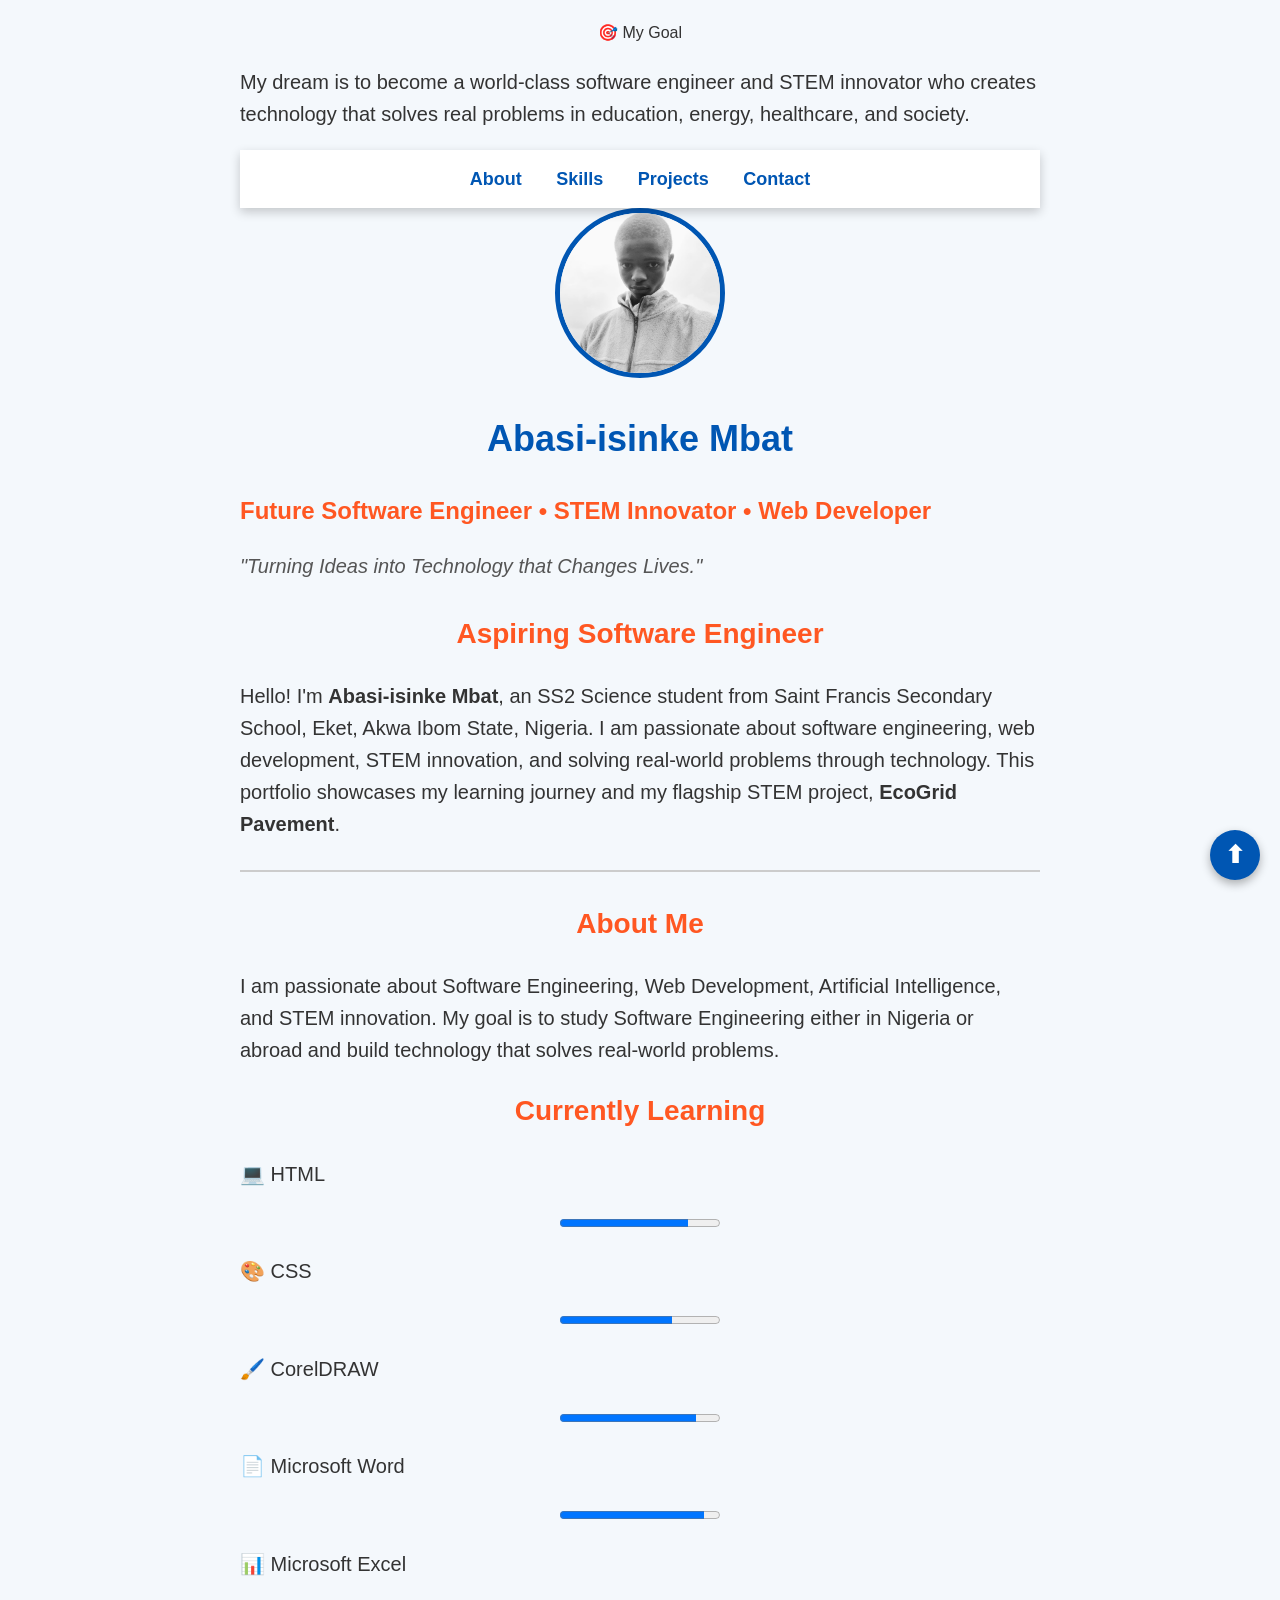
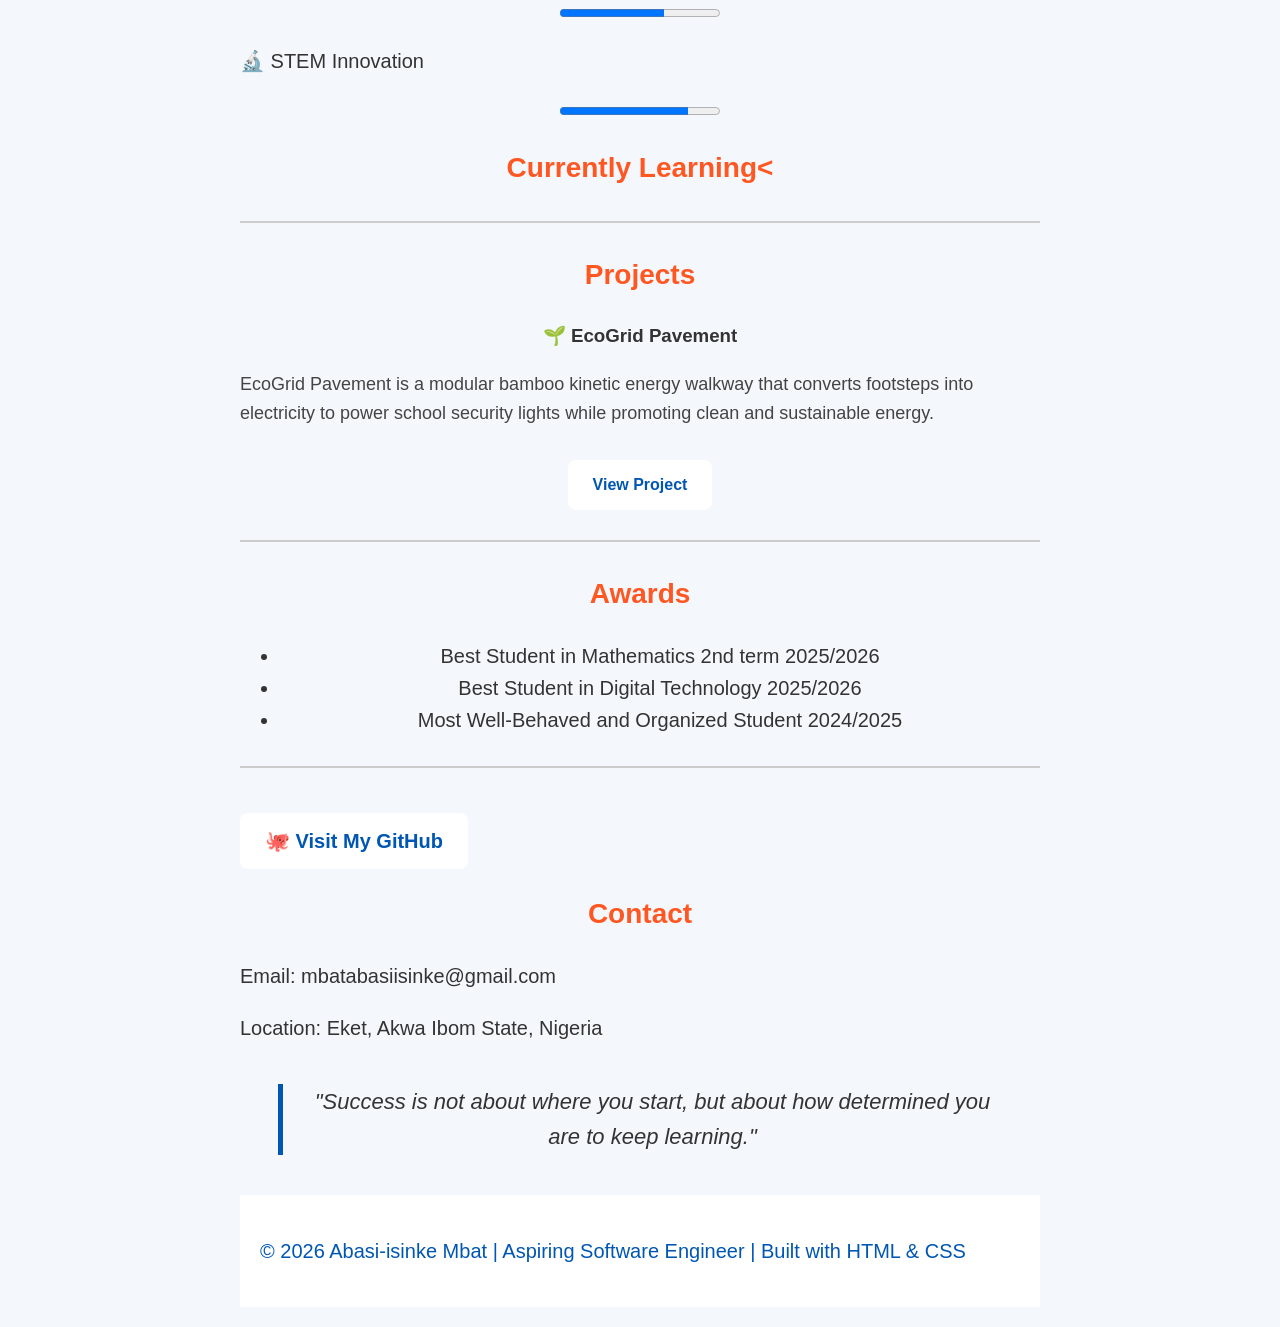
==== index.html @ 8f42ee14 "updated" ====
<!DOCTYPE html>
<html lang="en">
<head>
    <meta charset="UTF-8">
    <meta name="viewport" content="width=device-width, initial-scale=1.0">
    <title>Abasi-isinke Mbat | Portfolio</title>

<link rel="stylesheet" href="Style.css">
</head>
<div="container"
<h3>🎯 My Goal</h3>

<p>
My dream is to become a world-class software engineer and STEM innovator who creates technology that solves real problems in education, energy, healthcare, and society.
</p>
<body>
<nav>
        <a href="#about">About</a>
            <a href="#skills">Skills</a>
                <a href="#projects">Projects</a>
                    <a href="#contact">Contact</a>
                    </nav>
  <img src="profile.jpg" alt="Abasi-isinke Mbat" class="profile">
                    <h1>Abasi-isinke Mbat</h1>
<p class="typing">
    Future Software Engineer • STEM Innovator • Web Developer
    </p>
    <p class="motto">
        "Turning Ideas into Technology that Changes Lives."
        </p>
    <h2>Aspiring Software Engineer</h2>

    <p>
        Hello! I'm <strong>Abasi-isinke Mbat</strong>, an SS2 Science student from Saint Francis Secondary School, Eket, Akwa Ibom State, Nigeria.

        I am passionate about software engineering, web development, STEM innovation, and solving real-world problems through technology.

        This portfolio showcases my learning journey and my flagship STEM project, <strong>EcoGrid Pavement</strong>.
        </p>

    <hr>

    <h2 id="about">About Me</h2>

    <p>
        I am passionate about Software Engineering, Web Development,
        Artificial Intelligence, and STEM innovation.
        My goal is to study Software Engineering either in Nigeria or abroad and build technology that solves real-world problems.
    </p>
<h2 id="skills">Currently Learning</h2>

<div class="progress-card">
    <p>💻 HTML</p>
        <progress value="80" max="100"></progress>
        </div>

        <div class="progress-card">
            <p>🎨 CSS</p>
                <progress value="70" max="100"></progress>
                </div>

                <div class="progress-card">
                    <p>🖌️ CorelDRAW</p>
                        <progress value="85" max="100"></progress>
                        </div>

                        <div class="progress-card">
                            <p>📄 Microsoft Word</p>
                                <progress value="90" max="100"></progress>
                                </div>

                                <div class="progress-card">
                                    <p>📊 Microsoft Excel</p>
                                        <progress value="65" max="100"></progress>
                                        </div>

                                        <div class="progress-card">
                                            <p>🔬 STEM Innovation</p>
                                                <progress value="80" max="100"></progress>
                                                </div>
<h2 id="skills">Currently Learning<
    <hr>

<h2 id="projects">Projects</h2>

<div class="project-card">
    <h3>🌱 EcoGrid Pavement</h3>

        <p>
                EcoGrid Pavement is a modular bamboo kinetic energy walkway that converts footsteps into electricity to power school security lights while promoting clean and sustainable energy.
                    </p>

                        <a class="btn" href="Project.html">View Project</a>
                        </div>
                                </div>
    <hr>

    <h2>Awards</h2>

    <ul>
        <li>Best Student in Mathematics 2nd term 2025/2026</li>
        <li>Best Student in Digital Technology 2025/2026</li>
        <li>Most Well-Behaved and Organized Student 2024/2025 </li>
    </ul>

    <hr>
<p>
    <a class="btn" href="https://github.com/mbatabasi-isinke" target="_blank">
    🐙 Visit My GitHub
    </a>
    </p>
    <h2 id="contact">Contact</h2>

    <p>Email: mbatabasiisinke@gmail.com</p>

    <p>Location: Eket, Akwa Ibom State, Nigeria</p>

</div>
<blockquote>
    "Success is not about where you start, but about how determined you are to keep learning."
    </blockquote>
<footer>
        <p>© 2026 Abasi-isinke Mbat | Aspiring Software Engineer | Built with HTML & CSS</p>
        </footer>
<a href="#" class="top-btn">⬆</a>
</body>
</html>
---- Style.css ----
:root{
        --background:#f4f8fc;
            --text:#333;
                --primary:#0056b3;
                    --secondary:#ff5722;
                        --card:#ffffff;
                        }
html{
        scroll-behavior:smooth;
}
body{
        background:var(--background);
            color:var(--text);
                font-family:Arial,sans-serif;
                    max-width:800px;
                        margin:0 auto;
                            padding:20px;
                                line-height:1.6;
                                    text-align:center;
                                    }

nav{
        position: sticky;
            top: 0;
                background: var(--card);
                    padding: 15px;
                        text-align: center;
                            z-index: 1000;
                                box-shadow: 0 4px 10px rgba(0,0,0,0.2);
                                }

                                nav a{
                                    color: var(--primary);
                                        text-decoration: none;
                                            margin: 15px;
                                                font-size: 18px;
                                                    font-weight: bold;
                                                    }

                                                    nav a:hover{
                                                        color: var(--primary);
                                                        }

                                                                h1{
                                                                    color:var(--primary);
                                                                        text-align:center;
                                                                            font-size:36px;
                                                                            }

                                                                            h2{
                                                                                color:var(--secondary);
                                                                                    font-size:28px;
                                                                                    }

                                                                                    p, li{
                                                                                        font-size:20px;
                                                                                        }

                                                                                        hr{
                                                                                            border:0;
                                                                                                border-top:2px solid #ccc;
                                                                                                    margin:30px 0;
                                                                                                    }
p{
    text-align:left;
}
.profile{
        width:160px;
            height:160px;
                border-radius:50%;
                    border:5px solid #0056b3;
                        object-fit:cover;
                        }
.skills{
        display:flex;
            flex-wrap:wrap;
                justify-content:center;
                    gap:15px;
                        margin-top:20px;
                        }
.skill-card{
        background:var(--card);
            padding:15px 20px;
                border-radius:12px;
                    box-shadow:0 4px 10px rgba(0,0,0,0.15);
                        font-size:20px;
                            font-weight:bold;
                                transition:all 0.3s ease;
}
.skill-card:hover{
        transform:translateY(-8px);
            box-shadow:0 10px 20px rgba(0,0,0,0.25);
            }

        background:var(--card);
            padding:25px;
                border-radius:15px;
                    box-shadow:0 5px 15px rgba(0,0,0,.15);
                        margin:25px auto;
                            max-width:700px;
                                text-align:center;
                                }

                                .project-card h3{
                                    color:var(--primary);
                                        font-size:30px;
                                        }

                                        .project-card p{
                                            font-size:18px;
                                                color:#444;
                                                transition:all 0.3s ease;
                                                .project-card:hover{
                                                        transform:translateY(-8px);
                                                            box-shadow:0 12px 25px rgba(0,0,0,0.25);
                                                            }
                                                }
                                                

                                                .btn{
                                                    display:inline-block;
                                                        margin-top:15px;
                                                            padding:12px 25px;
                                                                background:var(--card);
                                                                    color:var(--primary);
                                                                        text-decoration:none;
                                                                            border-radius:8px;
                                                                                font-weight:bold;
                                                                                }

                                                                                .btn:hover{
                                                                                    background:#003d80;
                                                                                    }
footer{
        background:var(--card);
            color:var(--primary);
                text-align:center;
                    padding:20px;
                        margin-top:40px;
                        }
.typing{
        font-size:24px;
            color:var(--secondary);
                font-weight:bold;
                    margin-bottom:20px;
                    }
.top-btn{
        position:fixed;
            bottom:20px;
                right:20px;
                    background:var(--primary);
                        color:white;
                            width:50px;
                                height:50px;
                                    border-radius:50%;
                                        text-decoration:none;
                                            display:flex;
                                                justify-content:center;
                                                    align-items:center;
                                                        font-size:24px;
                                                            font-weight:bold;
                                                                box-shadow:0 4px 10px rgba(0,0,0,0.3);
                                                                }

                                                                .top-btn:hover{
                                                                    background:#ff5722;
                                                                    }
.motto{
        font-size:20px;
            font-style:italic;
                color:#555;
                    margin-top:10px;
                        margin-bottom:30px;
                        }
blockquote{
        font-size:22px;
            font-style:italic;
                color:var(--black);
                    border-left:5px solid #0056b3;
                        padding-left:20px;
                            margin:40px auto;
                                max-width:700px;
                                }
/* Mobile Devices */
@media (max-width:768px){

    h1{
            font-size:32px;
                }

                    h2{
                            font-size:24px;
                                }

                                    nav a{
                                            display:block;
                                                    margin:10px 0;
                                                            font-size:18px;
                                                                }

                                                                    .skills{
                                                                            flex-direction:column;
                                                                                    align-items:center;
                                                                                        }

                                                                                            .skill-card{
                                                                                                    width:90%;
                                                                                                        }

                                                                                                            .project-card{
                                                                                                                    width:95%;
                                                                                                                        }

                                                                                                                            .gallery img{
                                                                                                                                    width:100%;
                                                                                                                                            max-width:350px;
                                                                                                                                                }

                                                                                                                                                    .profile{
                                                                                                                                                            width:140px;
                                                                                                                                                                    height:140px;
                                                                                                                                                                        }

                                                                                                                                                                            body{
                                                                                                                                                                                    padding:15px;
                                                                                                                                                                                        }
.profile{
        transition:all 0.4s ease;
        }

        .profile:hover{
            transform:rotate(5deg) scale(1.05);
            }
}                                                                                                                                                                                      }
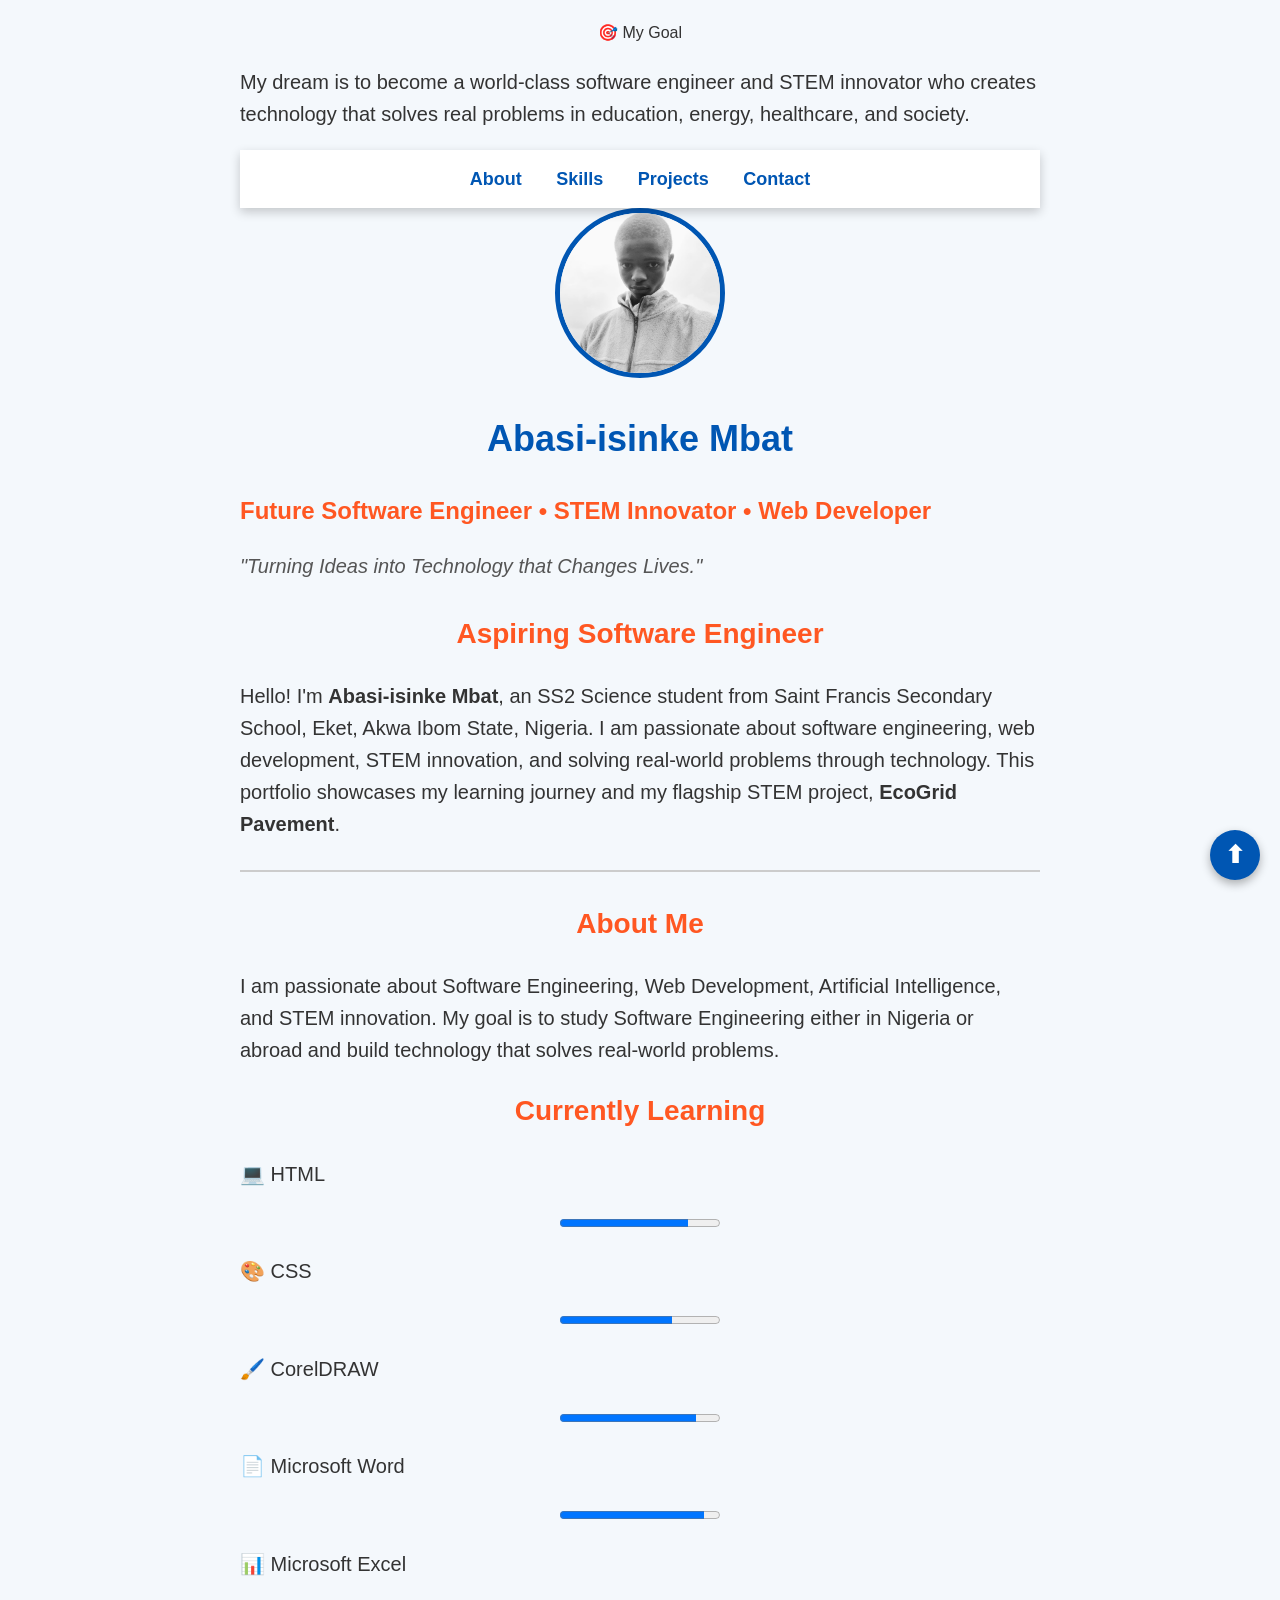
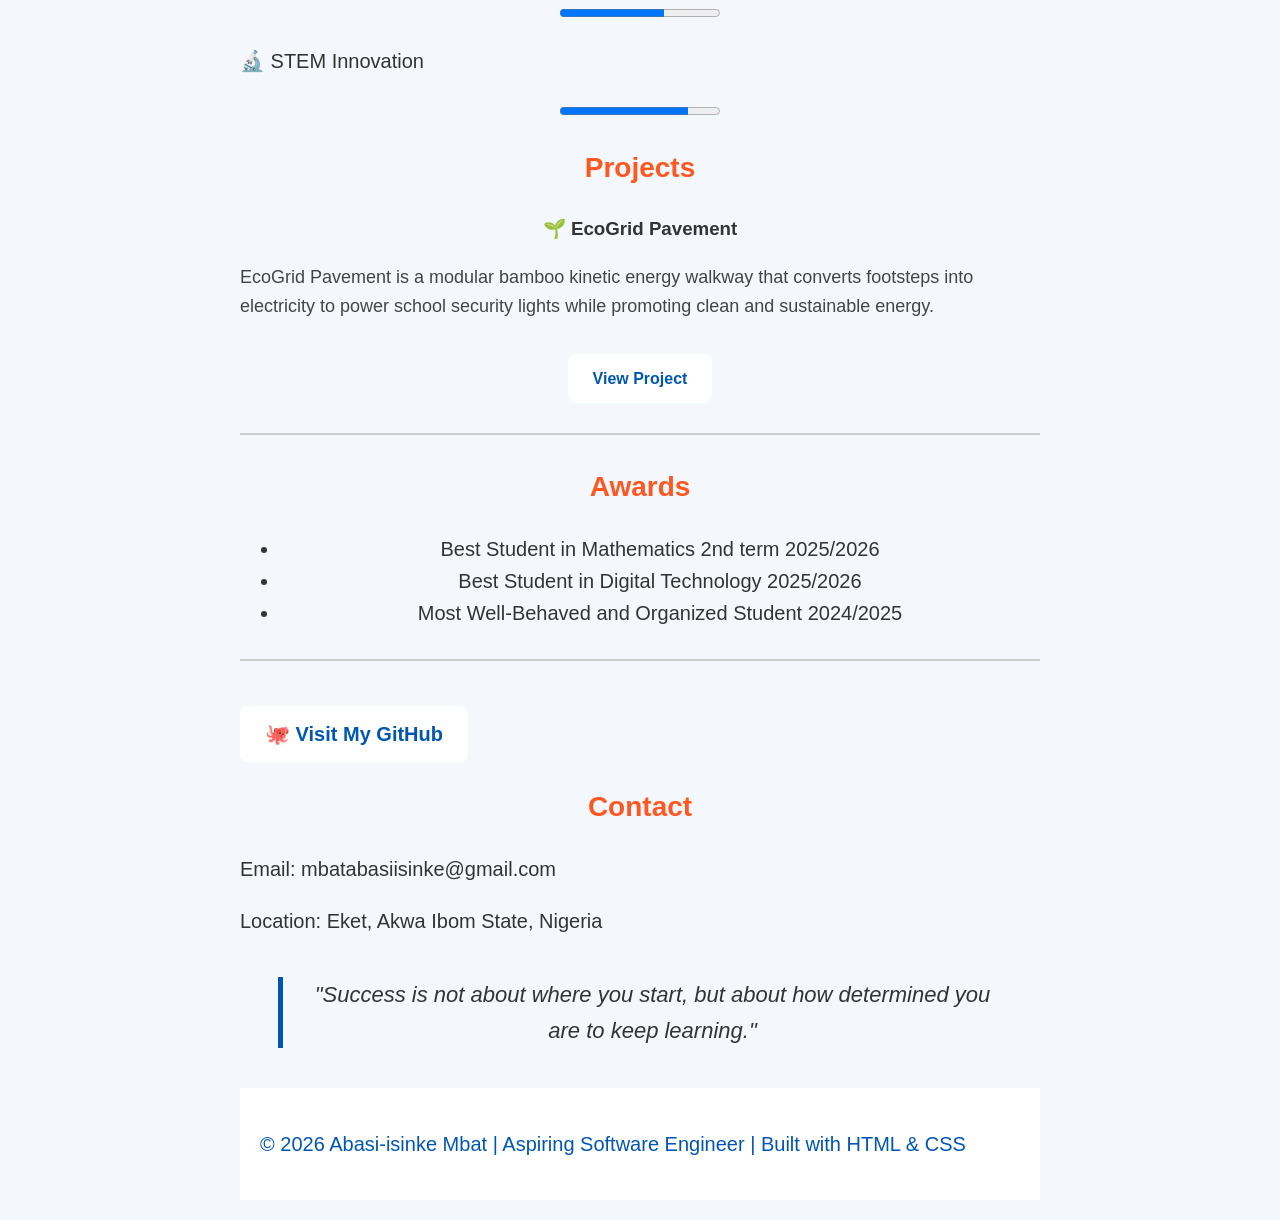
==== commit 381953a4: "updated" ====
--- a/index.html
+++ b/index.html
@@ -78,8 +78,6 @@
                                             <p>🔬 STEM Innovation</p>
                                                 <progress value="80" max="100"></progress>
                                                 </div>
-<h2 id="skills">Currently Learning<
-    <hr>
 
 <h2 id="projects">Projects</h2>
 
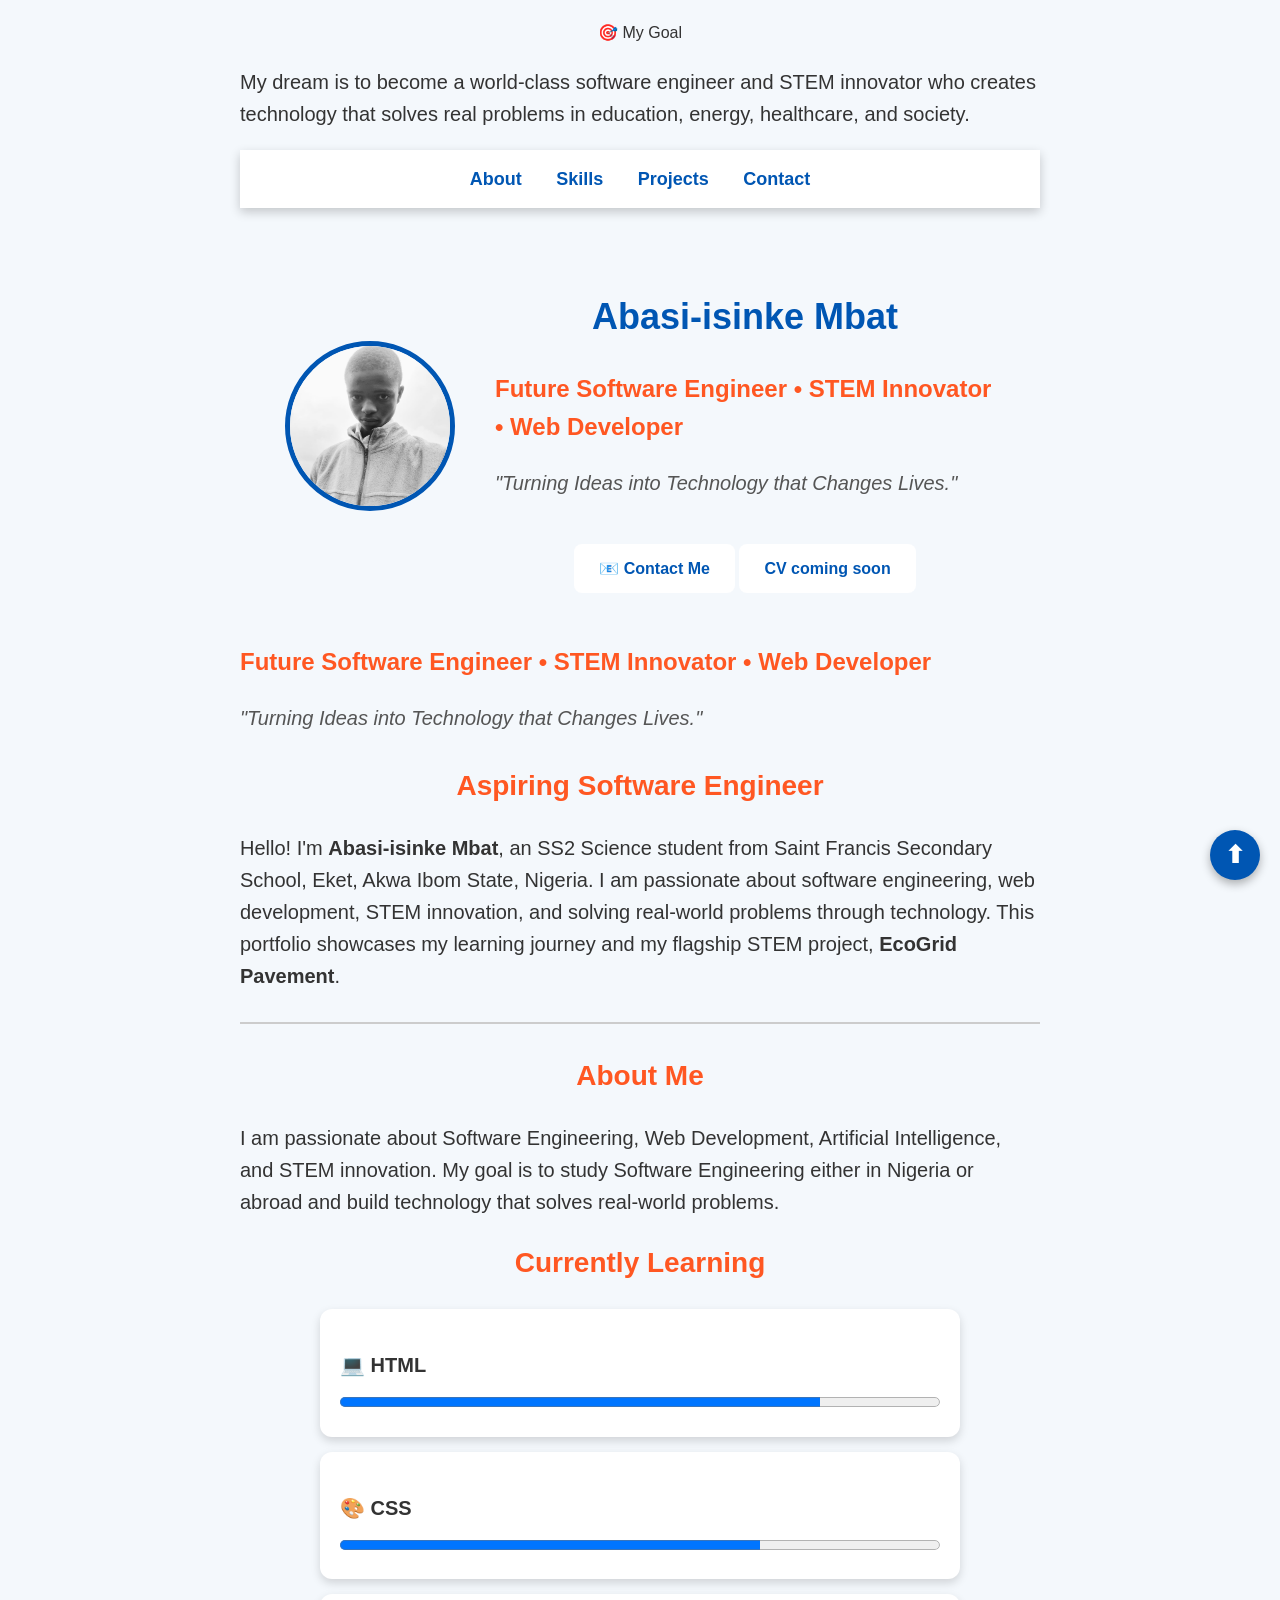
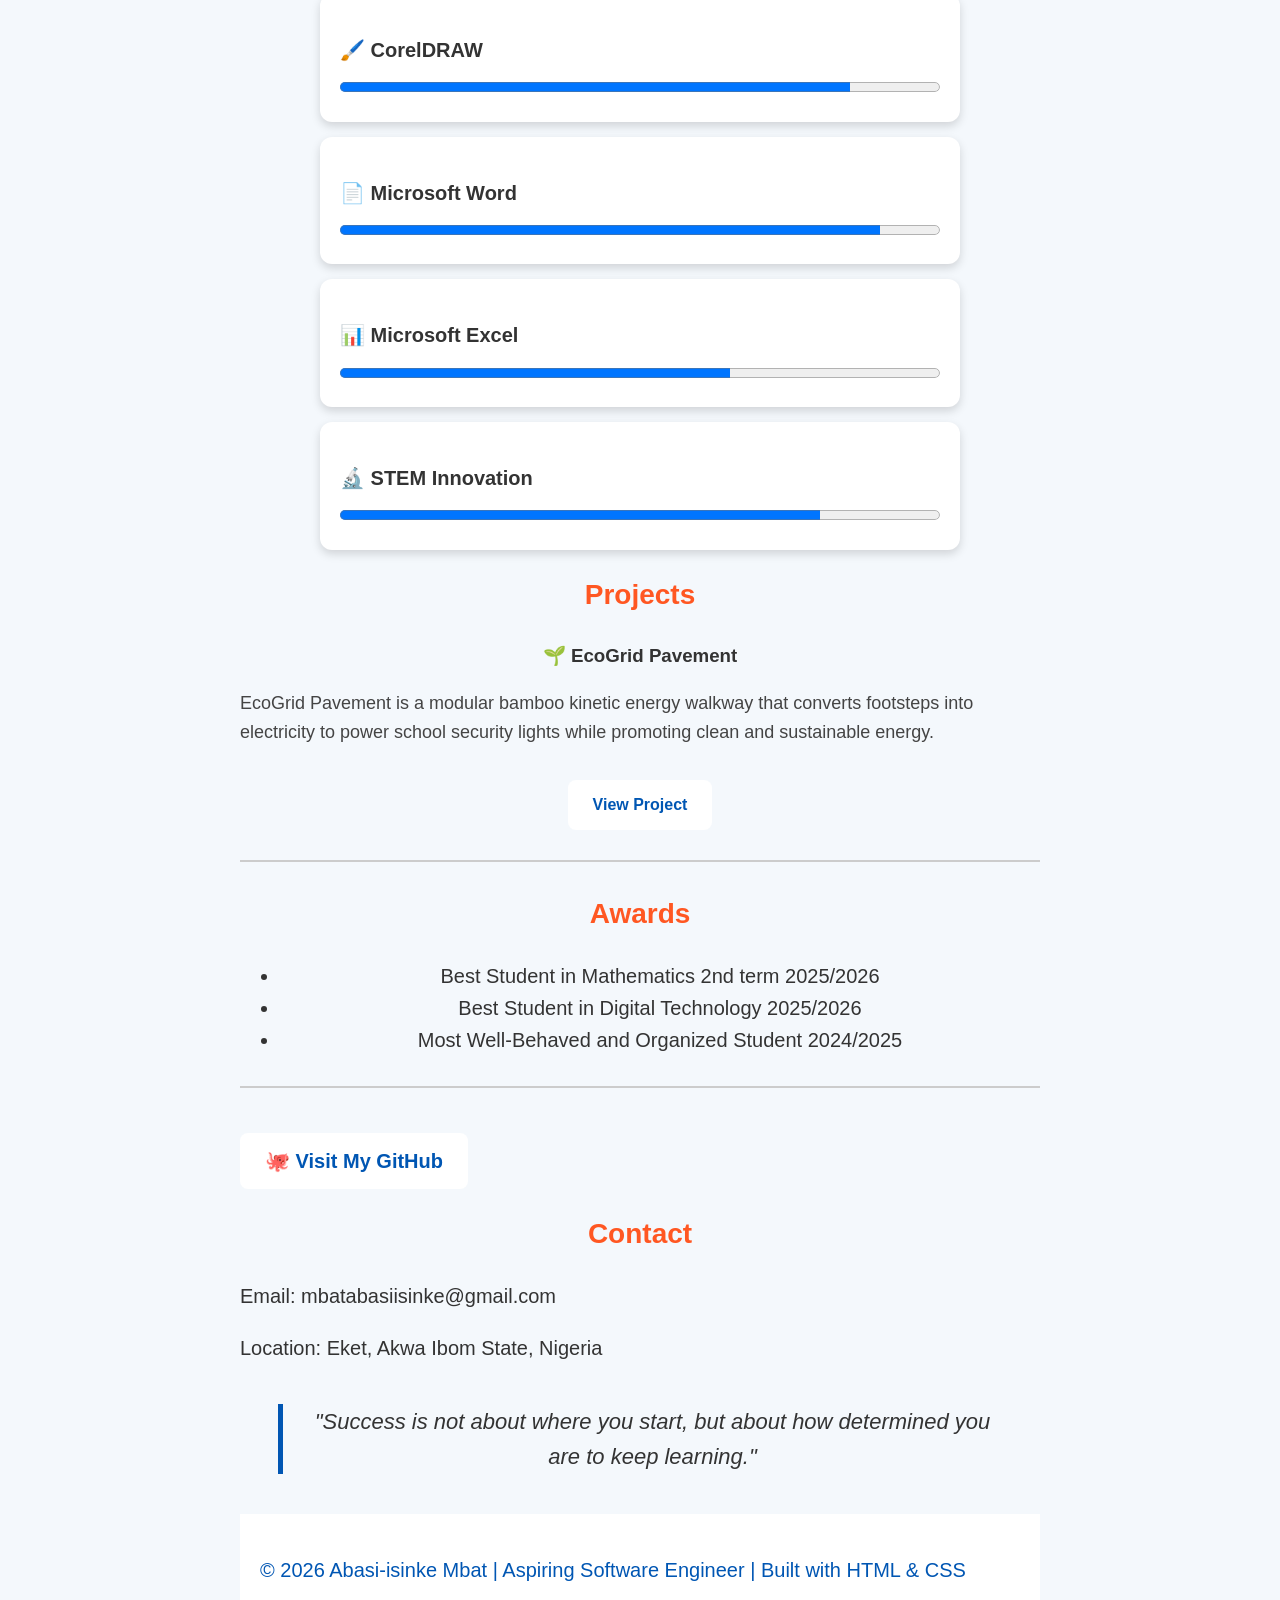
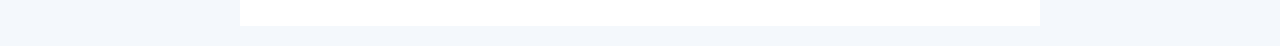
==== commit 849200af: "updated updated" ====
--- a/index.html
+++ b/index.html
@@ -20,8 +20,32 @@
                 <a href="#projects">Projects</a>
                     <a href="#contact">Contact</a>
                     </nav>
-  <img src="profile.jpg" alt="Abasi-isinke Mbat" class="profile">
+<section class="hero">
+
+        <img src="profile.jpg" alt="Abasi-isinke Mbat" class="profile">
+
+            <div class="hero-text">
+
                     <h1>Abasi-isinke Mbat</h1>
+
+                            <p class="typing">
+                                        Future Software Engineer • STEM Innovator • Web Developer
+                                                </p>
+
+                                                        <p class="motto">
+                                                                    "Turning Ideas into Technology that Changes Lives."
+                                                                            </p>
+
+                                                                                    <a href="#contact" class="btn">
+                                                                                                📧 Contact Me
+                                                                                                        </a>
+
+                                                                                                                <a href="#" class="btn">CV coming soon </a>
+                                                                                                         
+
+                                                                                                                                        </div>
+
+                                                                                                                                        </section>
 <p class="typing">
     Future Software Engineer • STEM Innovator • Web Developer
     </p>
--- a/Style.css
+++ b/Style.css
@@ -231,4 +231,39 @@
         .profile:hover{
             transform:rotate(5deg) scale(1.05);
             }
-}                                                                                                                                                                                      }+}      
+.progress-card{
+        background:var(--card);
+            padding:20px;
+                margin:15px auto;
+                    border-radius:12px;
+                        box-shadow:0 4px 10px rgba(0,0,0,0.15);
+                            max-width:600px;
+                                text-align:left;
+                                }
+
+                                .progress-card p{
+                                    margin-bottom:10px;
+                                        font-weight:bold;
+                                        }
+
+                                        progress{
+                                            width:100%;
+                                                height:20px;
+                                                }
+.hero{
+        display:flex;
+            justify-content:center;
+                align-items:center;
+                    gap:40px;
+                        flex-wrap:wrap;
+                            margin:50px 0;
+                            }
+
+                            .hero-text{
+                                max-width:500px;
+                                }
+
+                                .hero-text h1{
+                                    margin-bottom:10px;
+                                    }                                                                                                                                                               }
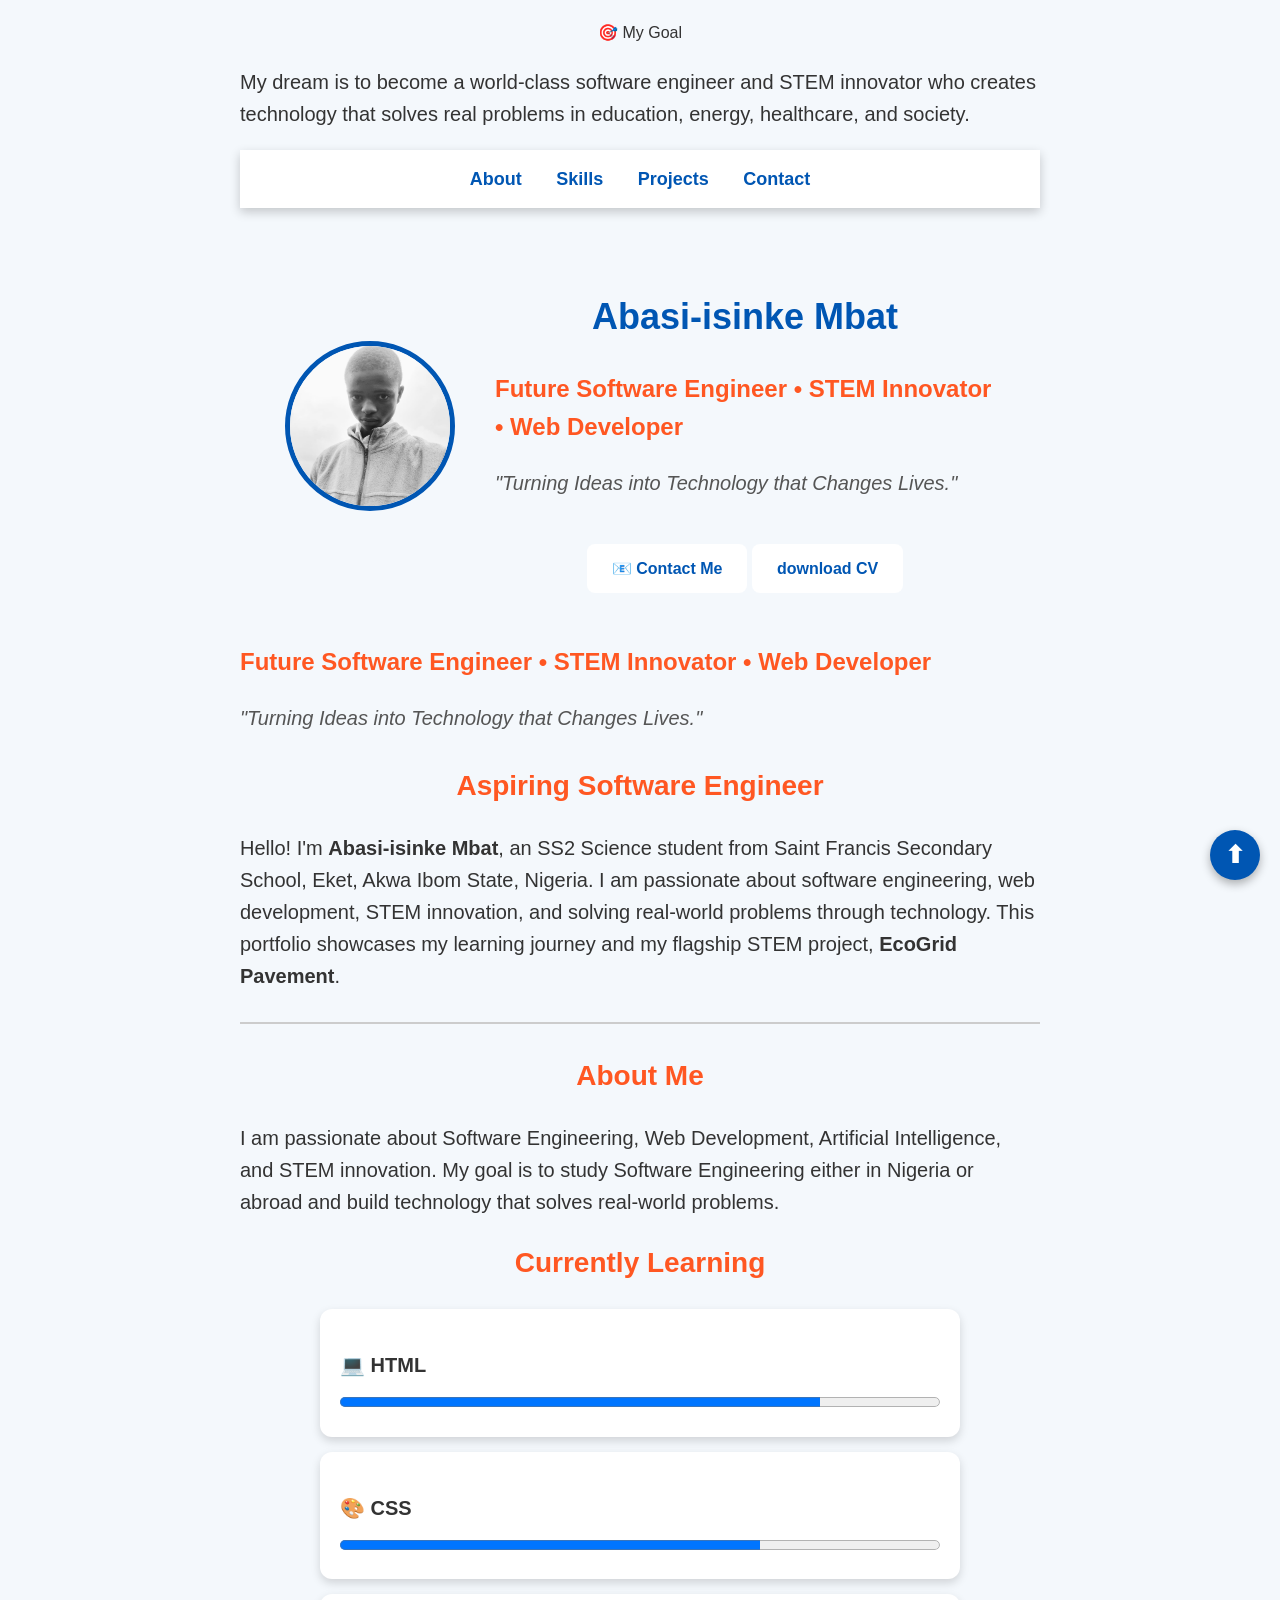
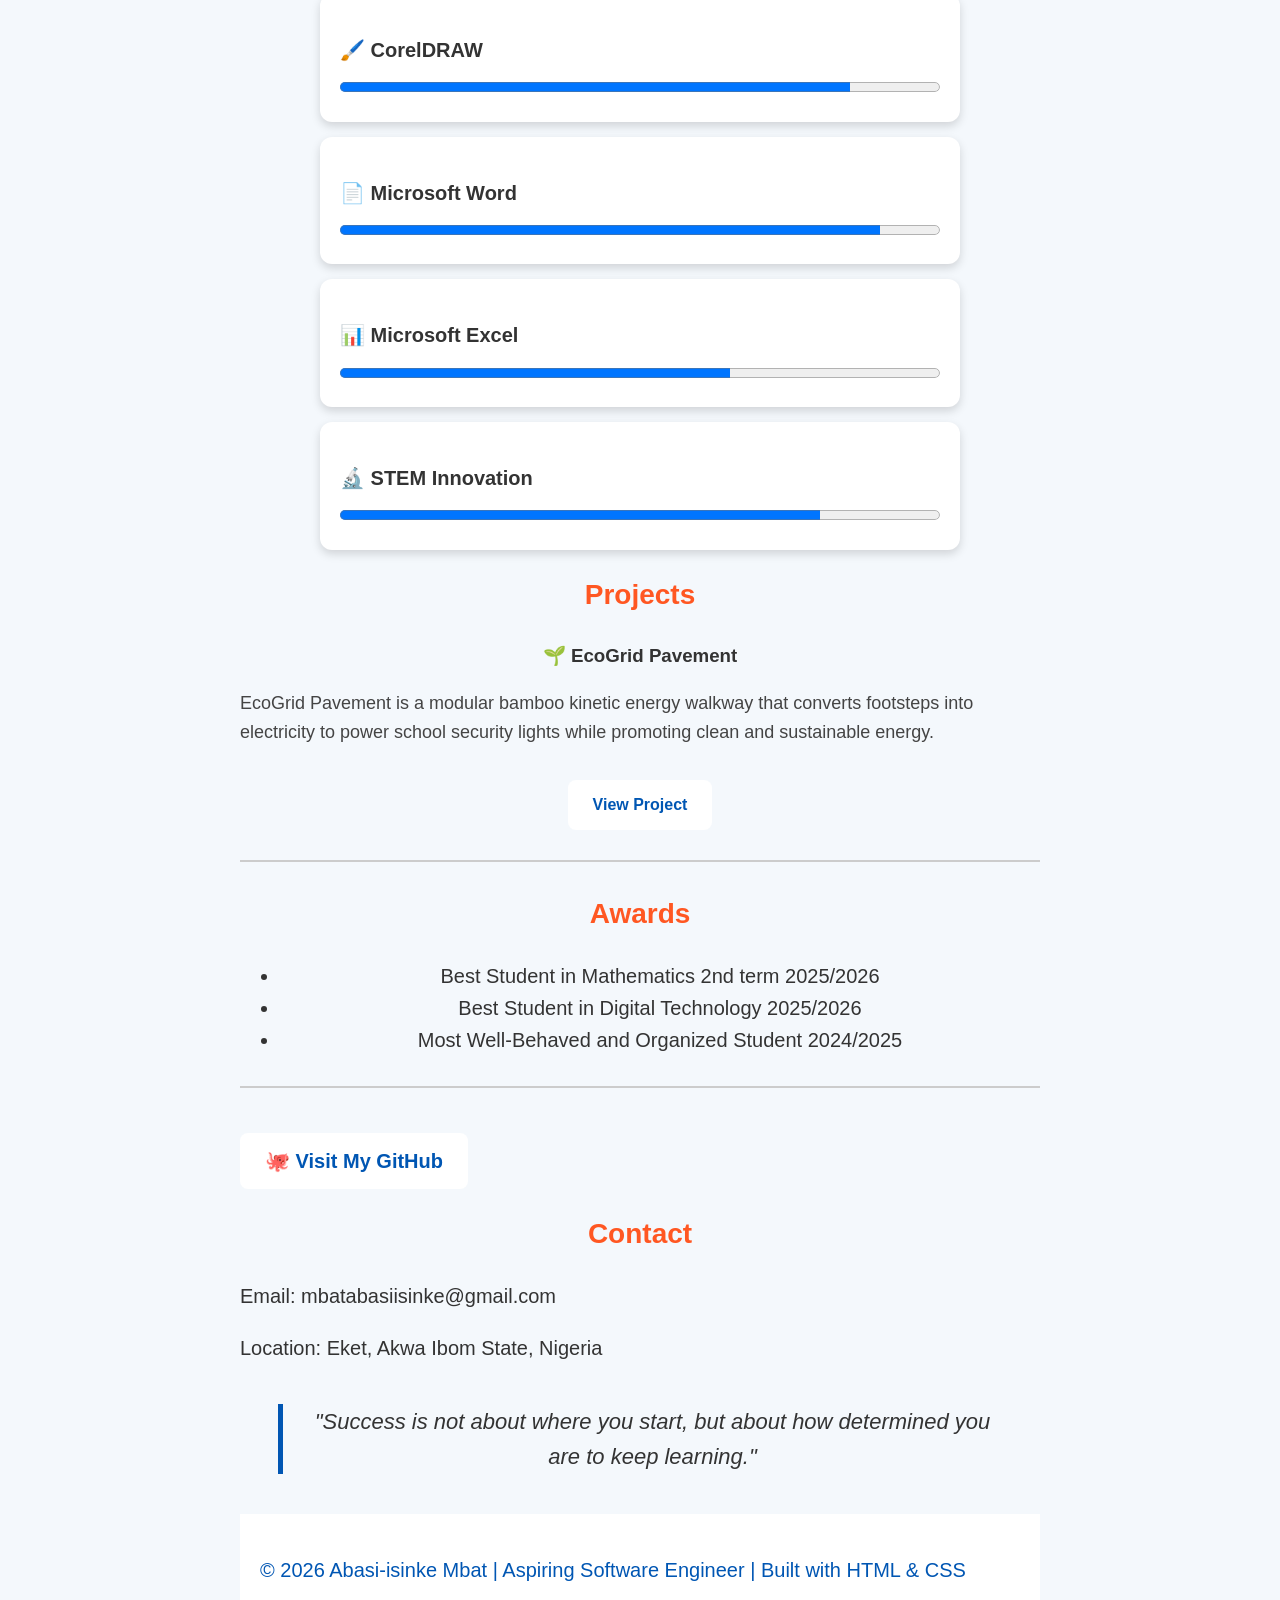
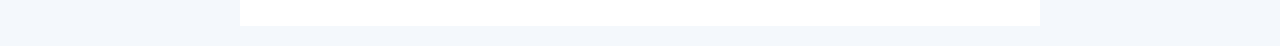
==== commit 04562ceb: "updated" ====
--- a/index.html
+++ b/index.html
@@ -40,7 +40,7 @@
                                                                                                 📧 Contact Me
                                                                                                         </a>
 
-                                                                                                                <a href="#" class="btn">CV coming soon </a>
+                                                                                                                <a href="#" class="btn">download CV</a>
                                                                                                          
 
                                                                                                                                         </div>
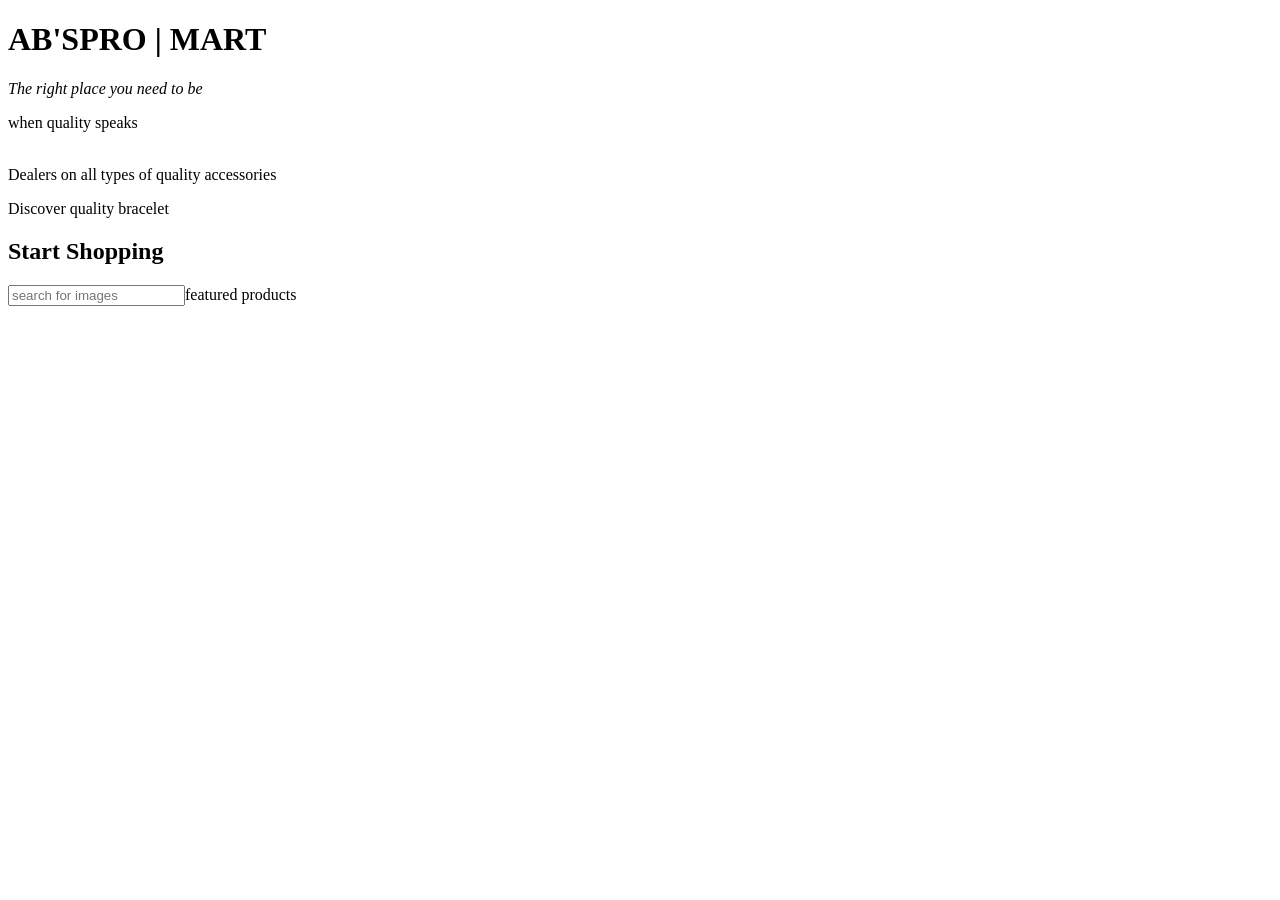
==== commit 1483fb9f: "update index.html" ====
--- a/index.html
+++ b/index.html
@@ -1,149 +1,24 @@
 <!DOCTYPE html>
 <html lang="en">
 <head>
-    <meta charset="UTF-8">
-    <meta name="viewport" content="width=device-width, initial-scale=1.0">
-    <title>Abasi-isinke Mbat | Portfolio</title>
+ <meta charset="UTF-8">
+ <meta name="viewport" content="width=device-width, initial-scale=1.0">
+ <title>AB'SPRO | MART </title>
+</head>
+<body>
+ <h1>AB'SPRO | MART </h1>
+ <p><em>The right place you need to be</em></p>
+ <p> when quality speaks </p>
+ <br> Dealers on all types of quality accessories 
+ <p>Discover quality bracelet </p>
+ <h2>Start Shopping</h2>
+ <input type="text" placeholder="search for images"
+  <h3>featured products</h3>
+ <div class="products"> 
 
-<link rel="stylesheet" href="Style.css">
-</head>
-<div="container"
-<h3>🎯 My Goal</h3>
-
-<p>
-My dream is to become a world-class software engineer and STEM innovator who creates technology that solves real problems in education, energy, healthcare, and society.
-</p>
-<body>
-<nav>
-        <a href="#about">About</a>
-            <a href="#skills">Skills</a>
-                <a href="#projects">Projects</a>
-                    <a href="#contact">Contact</a>
-                    </nav>
-<section class="hero">
-
-        <img src="profile.jpg" alt="Abasi-isinke Mbat" class="profile">
-
-            <div class="hero-text">
-
-                    <h1>Abasi-isinke Mbat</h1>
-
-                            <p class="typing">
-                                        Future Software Engineer • STEM Innovator • Web Developer
-                                                </p>
-
-                                                        <p class="motto">
-                                                                    "Turning Ideas into Technology that Changes Lives."
-                                                                            </p>
-
-                                                                                    <a href="#contact" class="btn">
-                                                                                                📧 Contact Me
-                                                                                                        </a>
-
-                                                                                                                <a href="#" class="btn">download CV</a>
-                                                                                                         
-
-                                                                                                                                        </div>
-
-                                                                                                                                        </section>
-<p class="typing">
-    Future Software Engineer • STEM Innovator • Web Developer
-    </p>
-    <p class="motto">
-        "Turning Ideas into Technology that Changes Lives."
-        </p>
-    <h2>Aspiring Software Engineer</h2>
-
-    <p>
-        Hello! I'm <strong>Abasi-isinke Mbat</strong>, an SS2 Science student from Saint Francis Secondary School, Eket, Akwa Ibom State, Nigeria.
-
-        I am passionate about software engineering, web development, STEM innovation, and solving real-world problems through technology.
-
-        This portfolio showcases my learning journey and my flagship STEM project, <strong>EcoGrid Pavement</strong>.
-        </p>
-
-    <hr>
-
-    <h2 id="about">About Me</h2>
-
-    <p>
-        I am passionate about Software Engineering, Web Development,
-        Artificial Intelligence, and STEM innovation.
-        My goal is to study Software Engineering either in Nigeria or abroad and build technology that solves real-world problems.
-    </p>
-<h2 id="skills">Currently Learning</h2>
-
-<div class="progress-card">
-    <p>💻 HTML</p>
-        <progress value="80" max="100"></progress>
-        </div>
-
-        <div class="progress-card">
-            <p>🎨 CSS</p>
-                <progress value="70" max="100"></progress>
-                </div>
-
-                <div class="progress-card">
-                    <p>🖌️ CorelDRAW</p>
-                        <progress value="85" max="100"></progress>
-                        </div>
-
-                        <div class="progress-card">
-                            <p>📄 Microsoft Word</p>
-                                <progress value="90" max="100"></progress>
-                                </div>
-
-                                <div class="progress-card">
-                                    <p>📊 Microsoft Excel</p>
-                                        <progress value="65" max="100"></progress>
-                                        </div>
-
-                                        <div class="progress-card">
-                                            <p>🔬 STEM Innovation</p>
-                                                <progress value="80" max="100"></progress>
-                                                </div>
-
-<h2 id="projects">Projects</h2>
-
-<div class="project-card">
-    <h3>🌱 EcoGrid Pavement</h3>
-
-        <p>
-                EcoGrid Pavement is a modular bamboo kinetic energy walkway that converts footsteps into electricity to power school security lights while promoting clean and sustainable energy.
-                    </p>
-
-                        <a class="btn" href="Project.html">View Project</a>
-                        </div>
-                                </div>
-    <hr>
-
-    <h2>Awards</h2>
-
-    <ul>
-        <li>Best Student in Mathematics 2nd term 2025/2026</li>
-        <li>Best Student in Digital Technology 2025/2026</li>
-        <li>Most Well-Behaved and Organized Student 2024/2025 </li>
-    </ul>
-
-    <hr>
-<p>
-    <a class="btn" href="https://github.com/mbatabasi-isinke" target="_blank">
-    🐙 Visit My GitHub
-    </a>
-    </p>
-    <h2 id="contact">Contact</h2>
-
-    <p>Email: mbatabasiisinke@gmail.com</p>
-
-    <p>Location: Eket, Akwa Ibom State, Nigeria</p>
-
-</div>
-<blockquote>
-    "Success is not about where you start, but about how determined you are to keep learning."
-    </blockquote>
-<footer>
-        <p>© 2026 Abasi-isinke Mbat | Aspiring Software Engineer | Built with HTML & CSS</p>
-        </footer>
-<a href="#" class="top-btn">⬆</a>
+  <div class="card"
+  <img src="Classic.jpeg"
+ 
+ 
 </body>
 </html>
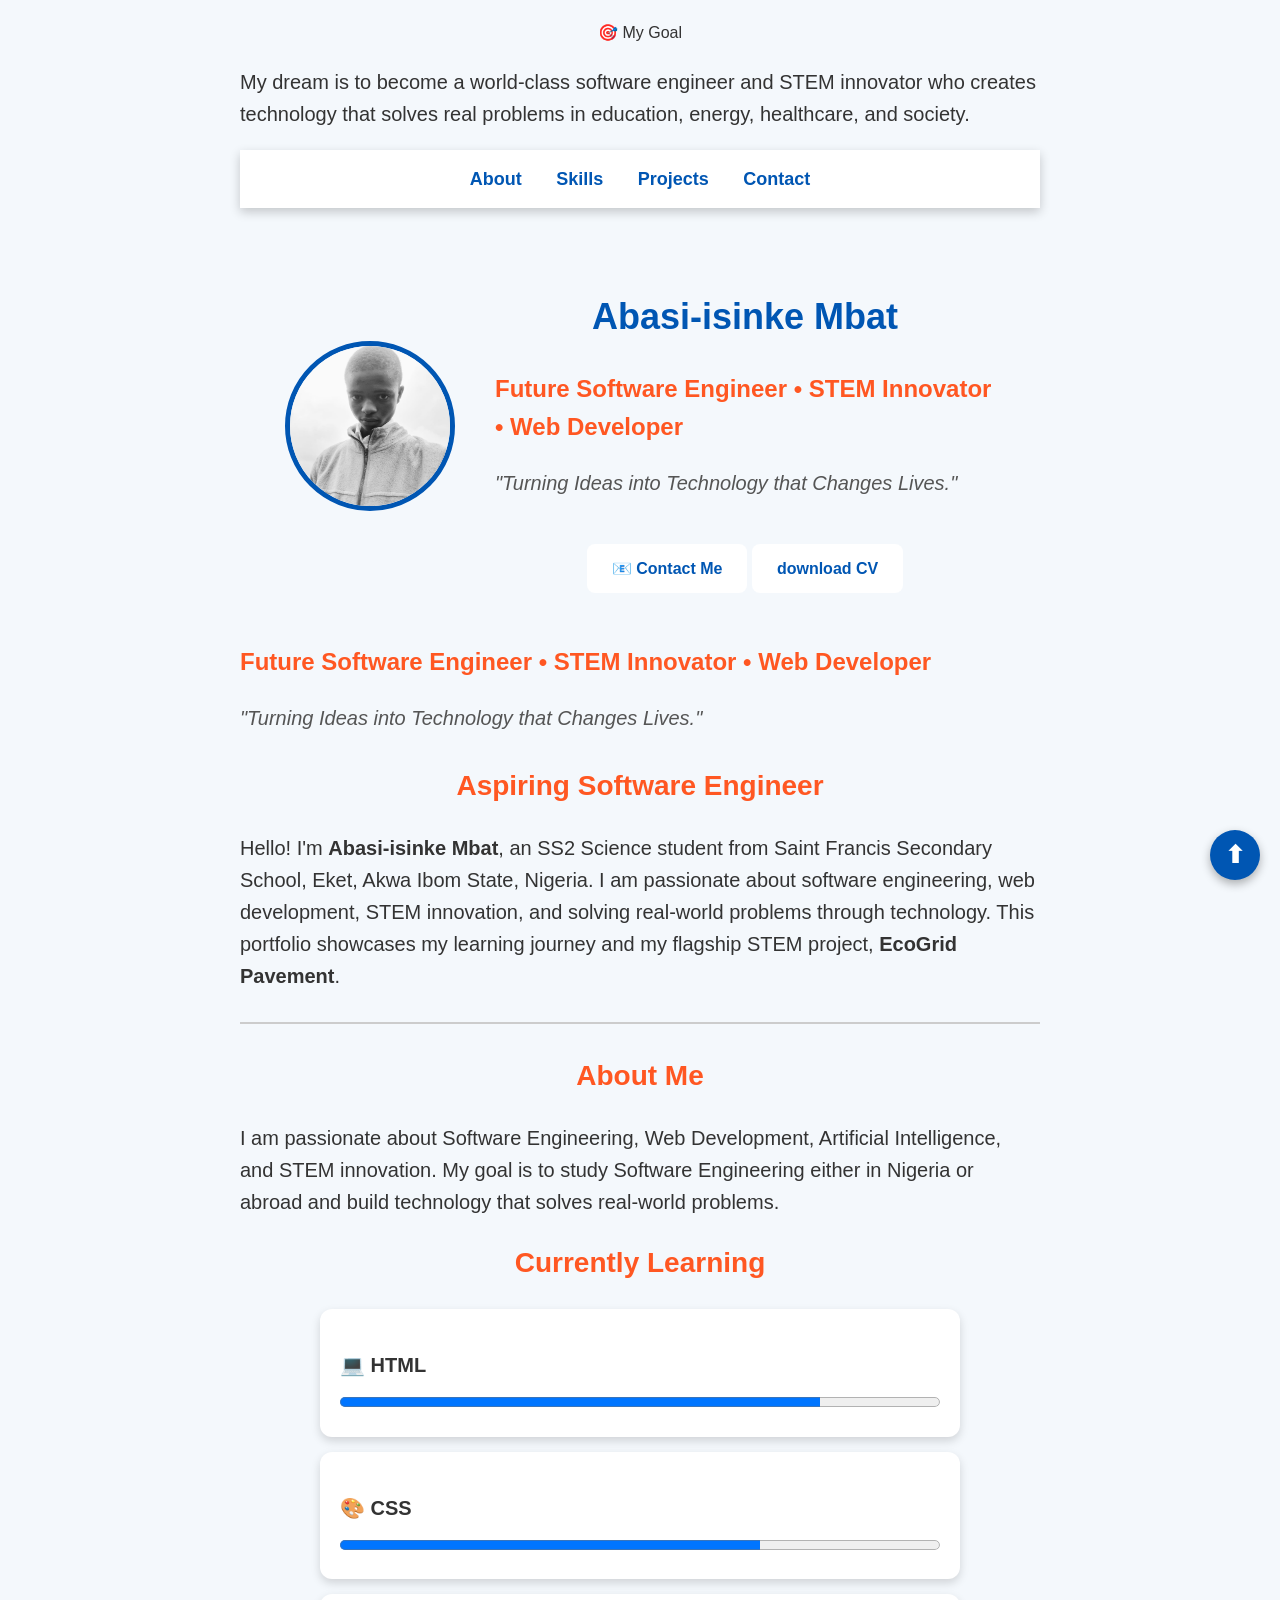
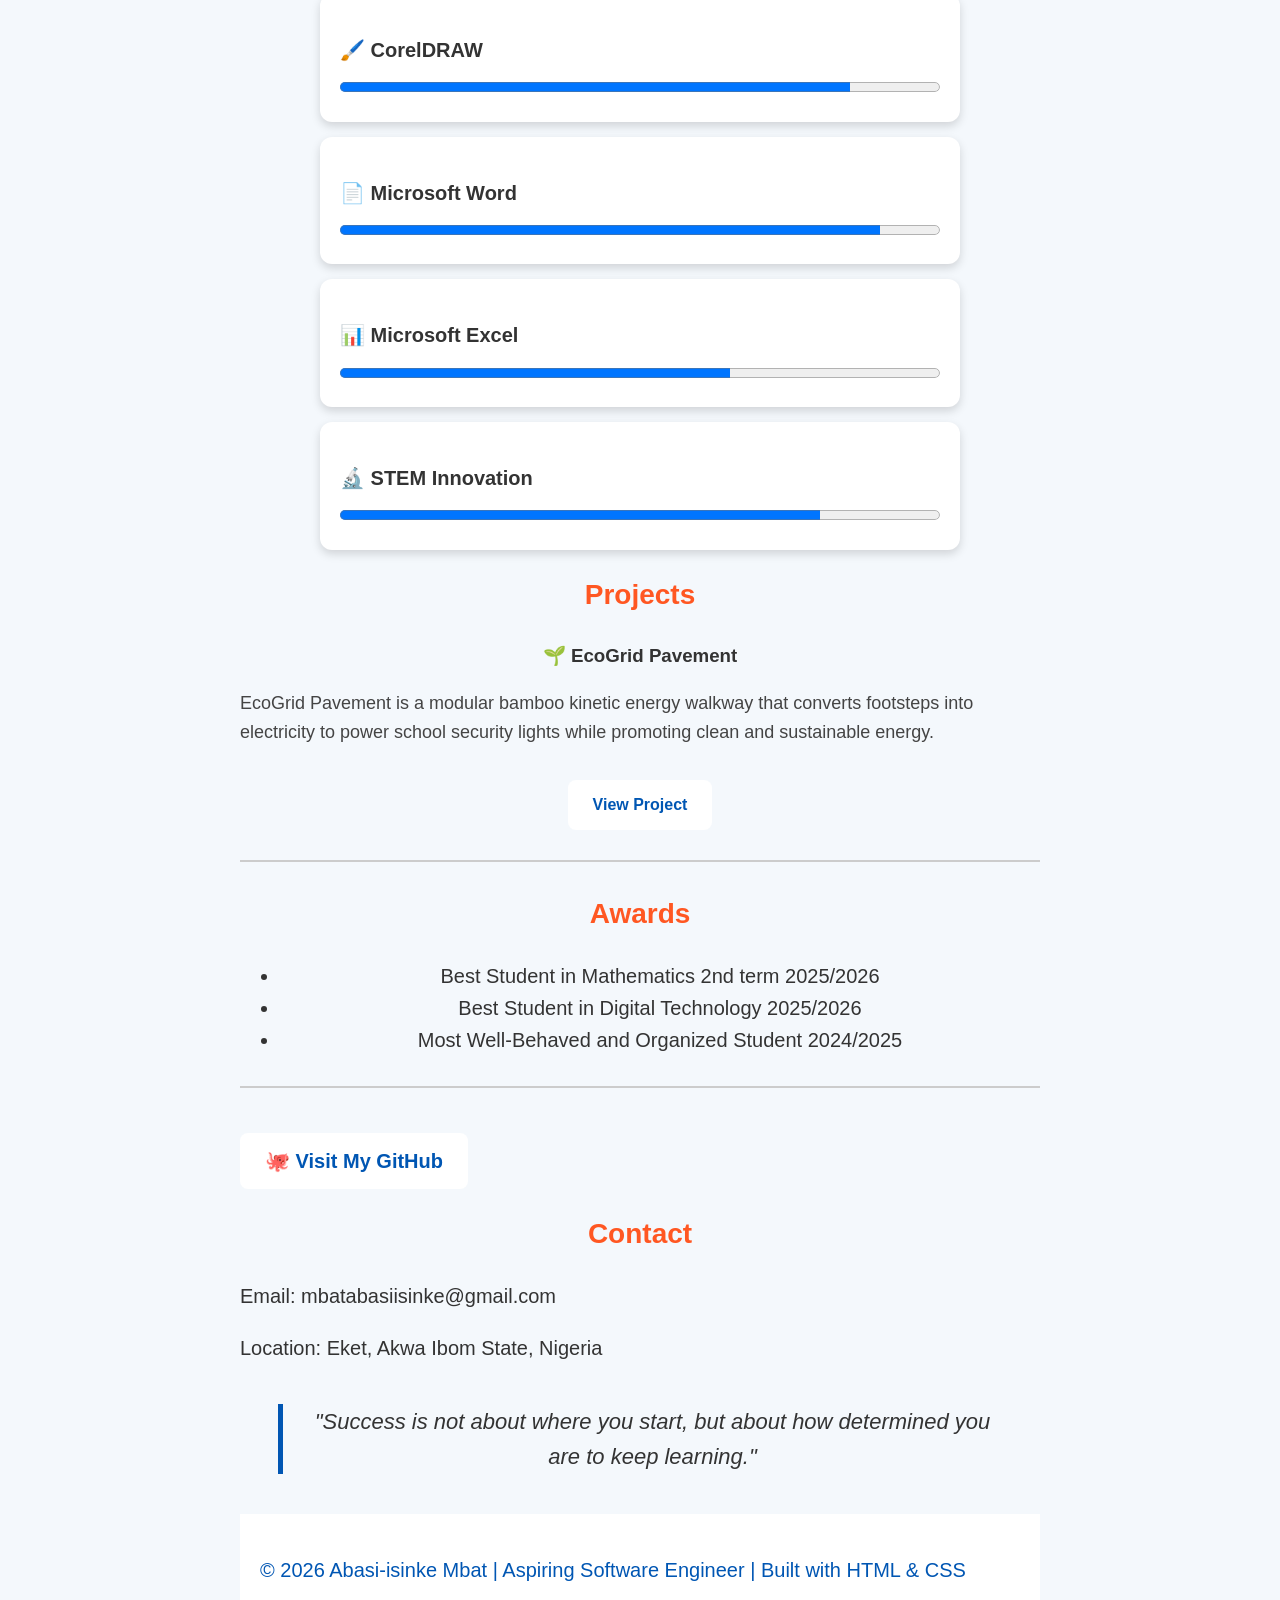
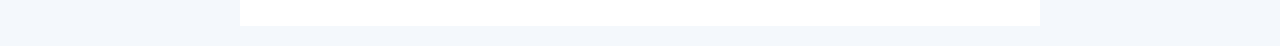
==== commit 45ebd3e5: "Rename Index.html to index.html" ====
--- a/index.html
+++ b/index.html
@@ -1,24 +1,150 @@
 <!DOCTYPE html>
 <html lang="en">
 <head>
- <meta charset="UTF-8">
- <meta name="viewport" content="width=device-width, initial-scale=1.0">
- <title>AB'SPRO | MART </title>
-</head>
-<body>
- <h1>AB'SPRO | MART </h1>
- <p><em>The right place you need to be</em></p>
- <p> when quality speaks </p>
- <br> Dealers on all types of quality accessories 
- <p>Discover quality bracelet </p>
- <h2>Start Shopping</h2>
- <input type="text" placeholder="search for images"
-  <h3>featured products</h3>
- <div class="products"> 
+    <meta charset="UTF-8">
+        <meta name="viewport" content="width=device-width, initial-scale=1.0">
+            <title>Abasi-isinke Mbat | Portfolio</title>
 
-  <div class="card"
-  <img src="Classic.jpeg"
- 
- 
-</body>
-</html>
+            <link rel="stylesheet" href="Style.css">
+            </head>
+            <div="container"
+            <h3>🎯 My Goal</h3>
+
+            <p>
+            My dream is to become a world-class software engineer and STEM innovator who creates technology that solves real problems in education, energy, healthcare, and society.
+            </p>
+            <body>
+            <nav>
+                    <a href="#about">About</a>
+                                <a href="#skills">Skills</a>
+                                                <a href="#projects">Projects</a>
+                                                                    <a href="#contact">Contact</a>
+                                                                                        </nav>
+                                                                                        <section class="hero">
+
+                                                                                                <img src="profile.jpg" alt="Abasi-isinke Mbat" class="profile">
+
+                                                                                                            <div class="hero-text">
+
+                                                                                                                                <h1>Abasi-isinke Mbat</h1>
+
+                                                                                                                                                            <p class="typing">
+                                                                                                                                                                                                    Future Software Engineer • STEM Innovator • Web Developer
+                                                                                                                                                                                                                                                    </p>
+
+                                                                                                                                                                                                                                                                                                            <p class="motto">
+                                                                                                                                                                                                                                                                                                                                                                                "Turning Ideas into Technology that Changes Lives."
+                                                                                                                                                                                                                                                                                                                                                                                                                                                            </p>
+
+                                                                                                                                                                                                                                                                                                                                                                                                                                                                                                                                                <a href="#contact" class="btn">
+                                                                                                                                                                                                                                                                                                                                                                                                                                                                                                                                                                                                                                                📧 Contact Me
+                                                                                                                                                                                                                                                                                                                                                                                                                                                                                                                                                                                                                                                                                                                                                        </a>
+
+                                                                                                                                                                                                                                                                                                                                                                                                                                                                                                                                                                                                                                                                                                                                                                                                                                                                        <a href="#" class="btn">download CV</a>
+                                                                                                                                                                                                                                                                                                                                                                                                                                                                                                                                                                                                                                                                                                                                                                                                                                                                                                                                                                                 
+
+                                                                                                                                                                                                                                                                                                                                                                                                                                                                                                                                                                                                                                                                                                                                                                                                                                                                                                                                                                                                                                                                                                                         </div>
+
+                                                                                                                                                                                                                                                                                                                                                                                                                                                                                                                                                                                                                                                                                                                                                                                                                                                                                                                                                                                                                                                                                                                                                                                                                                                                 </section>
+                                                                                                                                                                                                                                                                                                                                                                                                                                                                                                                                                                                                                                                                                                                                                                                                                                                                                                                                                                                                                                                                                                                                                                                                                                                                 <p class="typing">
+                                                                                                                                                                                                                                                                                                                                                                                                                                                                                                                                                                                                                                                                                                                                                                                                                                                                                                                                                                                                                                                                                                                                                                                                                                                                     Future Software Engineer • STEM Innovator • Web Developer
+                                                                                                                                                                                                                                                                                                                                                                                                                                                                                                                                                                                                                                                                                                                                                                                                                                                                                                                                                                                                                                                                                                                                                                                                                                                                         </p>
+                                                                                                                                                                                                                                                                                                                                                                                                                                                                                                                                                                                                                                                                                                                                                                                                                                                                                                                                                                                                                                                                                                                                                                                                                                                                             <p class="motto">
+                                                                                                                                                                                                                                                                                                                                                                                                                                                                                                                                                                                                                                                                                                                                                                                                                                                                                                                                                                                                                                                                                                                                                                                                                                                                                     "Turning Ideas into Technology that Changes Lives."
+                                                                                                                                                                                                                                                                                                                                                                                                                                                                                                                                                                                                                                                                                                                                                                                                                                                                                                                                                                                                                                                                                                                                                                                                                                                                                             </p>
+                                                                                                                                                                                                                                                                                                                                                                                                                                                                                                                                                                                                                                                                                                                                                                                                                                                                                                                                                                                                                                                                                                                                                                                                                                                                                                 <h2>Aspiring Software Engineer</h2>
+
+                                                                                                                                                                                                                                                                                                                                                                                                                                                                                                                                                                                                                                                                                                                                                                                                                                                                                                                                                                                                                                                                                                                                                                                                                                                                                                     <p>
+                                                                                                                                                                                                                                                                                                                                                                                                                                                                                                                                                                                                                                                                                                                                                                                                                                                                                                                                                                                                                                                                                                                                                                                                                                                                                                             Hello! I'm <strong>Abasi-isinke Mbat</strong>, an SS2 Science student from Saint Francis Secondary School, Eket, Akwa Ibom State, Nigeria.
+
+                                                                                                                                                                                                                                                                                                                                                                                                                                                                                                                                                                                                                                                                                                                                                                                                                                                                                                                                                                                                                                                                                                                                                                                                                                                                                                                     I am passionate about software engineering, web development, STEM innovation, and solving real-world problems through technology.
+
+                                                                                                                                                                                                                                                                                                                                                                                                                                                                                                                                                                                                                                                                                                                                                                                                                                                                                                                                                                                                                                                                                                                                                                                                                                                                                                                             This portfolio showcases my learning journey and my flagship STEM project, <strong>EcoGrid Pavement</strong>.
+                                                                                                                                                                                                                                                                                                                                                                                                                                                                                                                                                                                                                                                                                                                                                                                                                                                                                                                                                                                                                                                                                                                                                                                                                                                                                                                                     </p>
+
+                                                                                                                                                                                                                                                                                                                                                                                                                                                                                                                                                                                                                                                                                                                                                                                                                                                                                                                                                                                                                                                                                                                                                                                                                                                                                                                                         <hr>
+
+                                                                                                                                                                                                                                                                                                                                                                                                                                                                                                                                                                                                                                                                                                                                                                                                                                                                                                                                                                                                                                                                                                                                                                                                                                                                                                                                             <h2 id="about">About Me</h2>
+
+                                                                                                                                                                                                                                                                                                                                                                                                                                                                                                                                                                                                                                                                                                                                                                                                                                                                                                                                                                                                                                                                                                                                                                                                                                                                                                                                                 <p>
+                                                                                                                                                                                                                                                                                                                                                                                                                                                                                                                                                                                                                                                                                                                                                                                                                                                                                                                                                                                                                                                                                                                                                                                                                                                                                                                                                         I am passionate about Software Engineering, Web Development,
+                                                                                                                                                                                                                                                                                                                                                                                                                                                                                                                                                                                                                                                                                                                                                                                                                                                                                                                                                                                                                                                                                                                                                                                                                                                                                                                                                                 Artificial Intelligence, and STEM innovation.
+                                                                                                                                                                                                                                                                                                                                                                                                                                                                                                                                                                                                                                                                                                                                                                                                                                                                                                                                                                                                                                                                                                                                                                                                                                                                                                                                                                         My goal is to study Software Engineering either in Nigeria or abroad and build technology that solves real-world problems.
+                                                                                                                                                                                                                                                                                                                                                                                                                                                                                                                                                                                                                                                                                                                                                                                                                                                                                                                                                                                                                                                                                                                                                                                                                                                                                                                                                                             </p>
+                                                                                                                                                                                                                                                                                                                                                                                                                                                                                                                                                                                                                                                                                                                                                                                                                                                                                                                                                                                                                                                                                                                                                                                                                                                                                                                                                                             <h2 id="skills">Currently Learning</h2>
+
+                                                                                                                                                                                                                                                                                                                                                                                                                                                                                                                                                                                                                                                                                                                                                                                                                                                                                                                                                                                                                                                                                                                                                                                                                                                                                                                                                                             <div class="progress-card">
+                                                                                                                                                                                                                                                                                                                                                                                                                                                                                                                                                                                                                                                                                                                                                                                                                                                                                                                                                                                                                                                                                                                                                                                                                                                                                                                                                                                 <p>💻 HTML</p>
+                                                                                                                                                                                                                                                                                                                                                                                                                                                                                                                                                                                                                                                                                                                                                                                                                                                                                                                                                                                                                                                                                                                                                                                                                                                                                                                                                                                         <progress value="80" max="100"></progress>
+                                                                                                                                                                                                                                                                                                                                                                                                                                                                                                                                                                                                                                                                                                                                                                                                                                                                                                                                                                                                                                                                                                                                                                                                                                                                                                                                                                                                 </div>
+
+                                                                                                                                                                                                                                                                                                                                                                                                                                                                                                                                                                                                                                                                                                                                                                                                                                                                                                                                                                                                                                                                                                                                                                                                                                                                                                                                                                                                         <div class="progress-card">
+                                                                                                                                                                                                                                                                                                                                                                                                                                                                                                                                                                                                                                                                                                                                                                                                                                                                                                                                                                                                                                                                                                                                                                                                                                                                                                                                                                                                                     <p>🎨 CSS</p>
+                                                                                                                                                                                                                                                                                                                                                                                                                                                                                                                                                                                                                                                                                                                                                                                                                                                                                                                                                                                                                                                                                                                                                                                                                                                                                                                                                                                                                                     <progress value="70" max="100"></progress>
+                                                                                                                                                                                                                                                                                                                                                                                                                                                                                                                                                                                                                                                                                                                                                                                                                                                                                                                                                                                                                                                                                                                                                                                                                                                                                                                                                                                                                                                     </div>
+
+                                                                                                                                                                                                                                                                                                                                                                                                                                                                                                                                                                                                                                                                                                                                                                                                                                                                                                                                                                                                                                                                                                                                                                                                                                                                                                                                                                                                                                                                     <div class="progress-card">
+                                                                                                                                                                                                                                                                                                                                                                                                                                                                                                                                                                                                                                                                                                                                                                                                                                                                                                                                                                                                                                                                                                                                                                                                                                                                                                                                                                                                                                                                                         <p>🖌️ CorelDRAW</p>
+                                                                                                                                                                                                                                                                                                                                                                                                                                                                                                                                                                                                                                                                                                                                                                                                                                                                                                                                                                                                                                                                                                                                                                                                                                                                                                                                                                                                                                                                                                                 <progress value="85" max="100"></progress>
+                                                                                                                                                                                                                                                                                                                                                                                                                                                                                                                                                                                                                                                                                                                                                                                                                                                                                                                                                                                                                                                                                                                                                                                                                                                                                                                                                                                                                                                                                                                                         </div>
+
+                                                                                                                                                                                                                                                                                                                                                                                                                                                                                                                                                                                                                                                                                                                                                                                                                                                                                                                                                                                                                                                                                                                                                                                                                                                                                                                                                                                                                                                                                                                                                                 <div class="progress-card">
+                                                                                                                                                                                                                                                                                                                                                                                                                                                                                                                                                                                                                                                                                                                                                                                                                                                                                                                                                                                                                                                                                                                                                                                                                                                                                                                                                                                                                                                                                                                                                                                             <p>📄 Microsoft Word</p>
+                                                                                                                                                                                                                                                                                                                                                                                                                                                                                                                                                                                                                                                                                                                                                                                                                                                                                                                                                                                                                                                                                                                                                                                                                                                                                                                                                                                                                                                                                                                                                                                                                             <progress value="90" max="100"></progress>
+                                                                                                                                                                                                                                                                                                                                                                                                                                                                                                                                                                                                                                                                                                                                                                                                                                                                                                                                                                                                                                                                                                                                                                                                                                                                                                                                                                                                                                                                                                                                                                                                                                                             </div>
+
+                                                                                                                                                                                                                                                                                                                                                                                                                                                                                                                                                                                                                                                                                                                                                                                                                                                                                                                                                                                                                                                                                                                                                                                                                                                                                                                                                                                                                                                                                                                                                                                                                                                                                             <div class="progress-card">
+                                                                                                                                                                                                                                                                                                                                                                                                                                                                                                                                                                                                                                                                                                                                                                                                                                                                                                                                                                                                                                                                                                                                                                                                                                                                                                                                                                                                                                                                                                                                                                                                                                                                                                                                 <p>📊 Microsoft Excel</p>
+                                                                                                                                                                                                                                                                                                                                                                                                                                                                                                                                                                                                                                                                                                                                                                                                                                                                                                                                                                                                                                                                                                                                                                                                                                                                                                                                                                                                                                                                                                                                                                                                                                                                                                                                                                         <progress value="65" max="100"></progress>
+                                                                                                                                                                                                                                                                                                                                                                                                                                                                                                                                                                                                                                                                                                                                                                                                                                                                                                                                                                                                                                                                                                                                                                                                                                                                                                                                                                                                                                                                                                                                                                                                                                                                                                                                                                                                                 </div>
+
+                                                                                                                                                                                                                                                                                                                                                                                                                                                                                                                                                                                                                                                                                                                                                                                                                                                                                                                                                                                                                                                                                                                                                                                                                                                                                                                                                                                                                                                                                                                                                                                                                                                                                                                                                                                                                                                         <div class="progress-card">
+                                                                                                                                                                                                                                                                                                                                                                                                                                                                                                                                                                                                                                                                                                                                                                                                                                                                                                                                                                                                                                                                                                                                                                                                                                                                                                                                                                                                                                                                                                                                                                                                                                                                                                                                                                                                                                                                                                     <p>🔬 STEM Innovation</p>
+                                                                                                                                                                                                                                                                                                                                                                                                                                                                                                                                                                                                                                                                                                                                                                                                                                                                                                                                                                                                                                                                                                                                                                                                                                                                                                                                                                                                                                                                                                                                                                                                                                                                                                                                                                                                                                                                                                                                                     <progress value="80" max="100"></progress>
+                                                                                                                                                                                                                                                                                                                                                                                                                                                                                                                                                                                                                                                                                                                                                                                                                                                                                                                                                                                                                                                                                                                                                                                                                                                                                                                                                                                                                                                                                                                                                                                                                                                                                                                                                                                                                                                                                                                                                                                                     </div>
+
+                                                                                                                                                                                                                                                                                                                                                                                                                                                                                                                                                                                                                                                                                                                                                                                                                                                                                                                                                                                                                                                                                                                                                                                                                                                                                                                                                                                                                                                                                                                                                                                                                                                                                                                                                                                                                                                                                                                                                                                                     <h2 id="projects">Projects</h2>
+
+                                                                                                                                                                                                                                                                                                                                                                                                                                                                                                                                                                                                                                                                                                                                                                                                                                                                                                                                                                                                                                                                                                                                                                                                                                                                                                                                                                                                                                                                                                                                                                                                                                                                                                                                                                                                                                                                                                                                                                                                     <div class="project-card">
+                                                                                                                                                                                                                                                                                                                                                                                                                                                                                                                                                                                                                                                                                                                                                                                                                                                                                                                                                                                                                                                                                                                                                                                                                                                                                                                                                                                                                                                                                                                                                                                                                                                                                                                                                                                                                                                                                                                                                                                                         <h3>🌱 EcoGrid Pavement</h3>
+
+                                                                                                                                                                                                                                                                                                                                                                                                                                                                                                                                                                                                                                                                                                                                                                                                                                                                                                                                                                                                                                                                                                                                                                                                                                                                                                                                                                                                                                                                                                                                                                                                                                                                                                                                                                                                                                                                                                                                                                                                                 <p>
+                                                                                                                                                                                                                                                                                                                                                                                                                                                                                                                                                                                                                                                                                                                                                                                                                                                                                                                                                                                                                                                                                                                                                                                                                                                                                                                                                                                                                                                                                                                                                                                                                                                                                                                                                                                                                                                                                                                                                                                                                                 EcoGrid Pavement is a modular bamboo kinetic energy walkway that converts footsteps into electricity to power school security lights while promoting clean and sustainable energy.
+                                                                                                                                                                                                                                                                                                                                                                                                                                                                                                                                                                                                                                                                                                                                                                                                                                                                                                                                                                                                                                                                                                                                                                                                                                                                                                                                                                                                                                                                                                                                                                                                                                                                                                                                                                                                                                                                                                                                                                                                                                                     </p>
+
+                                                                                                                                                                                                                                                                                                                                                                                                                                                                                                                                                                                                                                                                                                                                                                                                                                                                                                                                                                                                                                                                                                                                                                                                                                                                                                                                                                                                                                                                                                                                                                                                                                                                                                                                                                                                                                                                                                                                                                                                                                                                             <a class="btn" href="Project.html">View Project</a>
+                                                                                                                                                                                                                                                                                                                                                                                                                                                                                                                                                                                                                                                                                                                                                                                                                                                                                                                                                                                                                                                                                                                                                                                                                                                                                                                                                                                                                                                                                                                                                                                                                                                                                                                                                                                                                                                                                                                                                                                                                                                                                                     </div>
+                                                                                                                                                                                                                                                                                                                                                                                                                                                                                                                                                                                                                                                                                                                                                                                                                                                                                                                                                                                                                                                                                                                                                                                                                                                                                                                                                                                                                                                                                                                                                                                                                                                                                                                                                                                                                                                                                                                                                                                                                                                                                                                                     </div>
+                                                                                                                                                                                                                                                                                                                                                                                                                                                                                                                                                                                                                                                                                                                                                                                                                                                                                                                                                                                                                                                                                                                                                                                                                                                                                                                                                                                                                                                                                                                                                                                                                                                                                                                                                                                                                                                                                                                                                                                                                                                                                                                                         <hr>
+
+                                                                                                                                                                                                                                                                                                                                                                                                                                                                                                                                                                                                                                                                                                                                                                                                                                                                                                                                                                                                                                                                                                                                                                                                                                                                                                                                                                                                                                                                                                                                                                                                                                                                                                                                                                                                                                                                                                                                                                                                                                                                                                                                             <h2>Awards</h2>
+
+                                                                                                                                                                                                                                                                                                                                                                                                                                                                                                                                                                                                                                                                                                                                                                                                                                                                                                                                                                                                                                                                                                                                                                                                                                                                                                                                                                                                                                                                                                                                                                                                                                                                                                                                                                                                                                                                                                                                                                                                                                                                                                                                                 <ul>
+                                                                                                                                                                                                                                                                                                                                                                                                                                                                                                                                                                                                                                                                                                                                                                                                                                                                                                                                                                                                                                                                                                                                                                                                                                                                                                                                                                                                                                                                                                                                                                                                                                                                                                                                                                                                                                                                                                                                                                                                                                                                                                                                                         <li>Best Student in Mathematics 2nd term 2025/2026</li>
+                                                                                                                                                                                                                                                                                                                                                                                                                                                                                                                                                                                                                                                                                                                                                                                                                                                                                                                                                                                                                                                                                                                                                                                                                                                                                                                                                                                                                                                                                                                                                                                                                                                                                                                                                                                                                                                                                                                                                                                                                                                                                                                                                                 <li>Best Student in Digital Technology 2025/2026</li>
+                                                                                                                                                                                                                                                                                                                                                                                                                                                                                                                                                                                                                                                                                                                                                                                                                                                                                                                                                                                                                                                                                                                                                                                                                                                                                                                                                                                                                                                                                                                                                                                                                                                                                                                                                                                                                                                                                                                                                                                                                                                                                                                                                                         <li>Most Well-Behaved and Organized Student 2024/2025 </li>
+                                                                                                                                                                                                                                                                                                                                                                                                                                                                                                                                                                                                                                                                                                                                                                                                                                                                                                                                                                                                                                                                                                                                                                                                                                                                                                                                                                                                                                                                                                                                                                                                                                                                                                                                                                                                                                                                                                                                                                                                                                                                                                                                                                             </ul>
+
+                                                                                                                                                                                                                                                                                                                                                                                                                                                                                                                                                                                                                                                                                                                                                                                                                                                                                                                                                                                                                                                                                                                                                                                                                                                                                                                                                                                                                                                                                                                                                                                                                                                                                                                                                                                                                                                                                                                                                                                                                                                                                                                                                                                 <hr>
+                                                                                                                                                                                                                                                                                                                                                                                                                                                                                                                                                                                                                                                                                                                                                                                                                                                                                                                                                                                                                                                                                                                                                                                                                                                                                                                                                                                                                                                                                                                                                                                                                                                                                                                                                                                                                                                                                                                                                                                                                                                                                                                                                                                 <p>
+                                                                                                                                                                                                                                                                                                                                                                                                                                                                                                                                                                                                                                                                                                                                                                                                                                                                                                                                                                                                                                                                                                                                                                                                                                                                                                                                                                                                                                                                                                                                                                                                                                                                                                                                                                                                                                                                                                                                                                                                                                                                                                                                                                                     <a class="btn" href="https://github.com/mbatabasi-isinke" target="_blank">
+                                                                                                                                                                                                                                                                                                                                                                                                                                                                                                                                                                                                                                                                                                                                                                                                                                                                                                                                                                                                                                                                                                                                                                                                                                                                                                                                                                                                                                                                                                                                                                                                                                                                                                                                                                                                                                                                                                                                                                                                                                                                                                                                                                                         🐙 Visit My GitHub
+                                                                                                                                                                                                                                                                                                                                                                                                                                                                                                                                                                                                                                                                                                                                                                                                                                                                                                                                                                                                                                                                                                                                                                                                                                                                                                                                                                                                                                                                                                                                                                                                                                                                                                                                                                                                                                                                                                                                                                                                                                                                                                                                                                                             </a>
+                                                                                                                                                                                                                                                                                                                                                                                                                                                                                                                                                                                                                                                                                                                                                                                                                                                                                                                                                                                                                                                                                                                                                                                                                                                                                                                                                                                                                                                                                                                                                                                                                                                                                                                                                                                                                                                                                                                                                                                                                                                                                                                                                                                                 </p>
+                                                                                                                                                                                                                                                                                                                                                                                                                                                                                                                                                                                                                                                                                                                                                                                                                                                                                                                                                                                                                                                                                                                                                                                                                                                                                                                                                                                                                                                                                                                                                                                                                                                                                                                                                                                                                                                                                                                                                                                                                                                                                                                                                                                                     <h2 id="contact">Contact</h2>
+
+                                                                                                                                                                                                                                                                                                                                                                                                                                                                                                                                                                                                                                                                                                                                                                                                                                                                                                                                                                                                                                                                                                                                                                                                                                                                                                                                                                                                                                                                                                                                                                                                                                                                                                                                                                                                                                                                                                                                                                                                                                                                                                                                                                                                         <p>Email: mbatabasiisinke@gmail.com</p>
+
+                                                                                                                                                                                                                                                                                                                                                                                                                                                                                                                                                                                                                                                                                                                                                                                                                                                                                                                                                                                                                                                                                                                                                                                                                                                                                                                                                                                                                                                                                                                                                                                                                                                                                                                                                                                                                                                                                                                                                                                                                                                                                                                                                                                                             <p>Location: Eket, Akwa Ibom State, Nigeria</p>
+
+                                                                                                                                                                                                                                                                                                                                                                                                                                                                                                                                                                                                                                                                                                                                                                                                                                                                                                                                                                                                                                                                                                                                                                                                                                                                                                                                                                                                                                                                                                                                                                                                                                                                                                                                                                                                                                                                                                                                                                                                                                                                                                                                                                                                             </div>
+                                                                                                                                                                                                                                                                                                                                                                                                                                                                                                                                                                                                                                                                                                                                                                                                                                                                                                                                                                                                                                                                                                                                                                                                                                                                                                                                                                                                                                                                                                                                                                                                                                                                                                                                                                                                                                                                                                                                                                                                                                                                                                                                                                                                             <blockquote>
+                                                                                                                                                                                                                                                                                                                                                                                                                                                                                                                                                                                                                                                                                                                                                                                                                                                                                                                                                                                                                                                                                                                                                                                                                                                                                                                                                                                                                                                                                                                                                                                                                                                                                                                                                                                                                                                                                                                                                                                                                                                                                                                                                                                                                 "Success is not about where you start, but about how determined you are to keep learning."
+                                                                                                                                                                                                                                                                                                                                                                                                                                                                                                                                                                                                                                                                                                                                                                                                                                                                                                                                                                                                                                                                                                                                                                                                                                                                                                                                                                                                                                                                                                                                                                                                                                                                                                                                                                                                                                                                                                                                                                                                                                                                                                                                                                                                                     </blockquote>
+                                                                                                                                                                                                                                                                                                                                                                                                                                                                                                                                                                                                                                                                                                                                                                                                                                                                                                                                                                                                                                                                                                                                                                                                                                                                                                                                                                                                                                                                                                                                                                                                                                                                                                                                                                                                                                                                                                                                                                                                                                                                                                                                                                                                                     <footer>
+                                                                                                                                                                                                                                                                                                                                                                                                                                                                                                                                                                                                                                                                                                                                                                                                                                                                                                                                                                                                                                                                                                                                                                                                                                                                                                                                                                                                                                                                                                                                                                                                                                                                                                                                                                                                                                                                                                                                                                                                                                                                                                                                                                                                                             <p>© 2026 Abasi-isinke Mbat | Aspiring Software Engineer | Built with HTML & CSS</p>
+                                                                                                                                                                                                                                                                                                                                                                                                                                                                                                                                                                                                                                                                                                                                                                                                                                                                                                                                                                                                                                                                                                                                                                                                                                                                                                                                                                                                                                                                                                                                                                                                                                                                                                                                                                                                                                                                                                                                                                                                                                                                                                                                                                                                                                     </footer>
+                                                                                                                                                                                                                                                                                                                                                                                                                                                                                                                                                                                                                                                                                                                                                                                                                                                                                                                                                                                                                                                                                                                                                                                                                                                                                                                                                                                                                                                                                                                                                                                                                                                                                                                                                                                                                                                                                                                                                                                                                                                                                                                                                                                                                                     <a href="#" class="top-btn">⬆</a>
+                                                                                                                                                                                                                                                                                                                                                                                                                                                                                                                                                                                                                                                                                                                                                                                                                                                                                                                                                                                                                                                                                                                                                                                                                                                                                                                                                                                                                                                                                                                                                                                                                                                                                                                                                                                                                                                                                                                                                                                                                                                                                                                                                                                                                                     </body>
+                                                                                                                                                                                                                                                                                                                                                                                                                                                                                                                                                                                                                                                                                                                                                                                                                                                                                                                                                                                                                                                                                                                                                                                                                                                                                                                                                                                                                                                                                                                                                                                                                                                                                                                                                                                                                                                                                                                                                                                                                                                                                                                                                                                                                                     </html>
+                                                                                                                                                                                                                                                                                                                                                                                                                                                                                                                                                                                                                                                                                                                                                                                                                                                                                                                                                                                                                                                                                                                                                                                                                                                                                                                                                                                                                                                                                                                                                                                                                                                                                                                                                                                                                                                                                                                                                                                                                                                                                                                                                                                                                                     
--- a/Style.css
+++ b/Style.css
@@ -0,0 +1,269 @@
+:root{
+        --background:#f4f8fc;
+            --text:#333;
+                --primary:#0056b3;
+                    --secondary:#ff5722;
+                        --card:#ffffff;
+                        }
+html{
+        scroll-behavior:smooth;
+}
+body{
+        background:var(--background);
+            color:var(--text);
+                font-family:Arial,sans-serif;
+                    max-width:800px;
+                        margin:0 auto;
+                            padding:20px;
+                                line-height:1.6;
+                                    text-align:center;
+                                    }
+
+nav{
+        position: sticky;
+            top: 0;
+                background: var(--card);
+                    padding: 15px;
+                        text-align: center;
+                            z-index: 1000;
+                                box-shadow: 0 4px 10px rgba(0,0,0,0.2);
+                                }
+
+                                nav a{
+                                    color: var(--primary);
+                                        text-decoration: none;
+                                            margin: 15px;
+                                                font-size: 18px;
+                                                    font-weight: bold;
+                                                    }
+
+                                                    nav a:hover{
+                                                        color: var(--primary);
+                                                        }
+
+                                                                h1{
+                                                                    color:var(--primary);
+                                                                        text-align:center;
+                                                                            font-size:36px;
+                                                                            }
+
+                                                                            h2{
+                                                                                color:var(--secondary);
+                                                                                    font-size:28px;
+                                                                                    }
+
+                                                                                    p, li{
+                                                                                        font-size:20px;
+                                                                                        }
+
+                                                                                        hr{
+                                                                                            border:0;
+                                                                                                border-top:2px solid #ccc;
+                                                                                                    margin:30px 0;
+                                                                                                    }
+p{
+    text-align:left;
+}
+.profile{
+        width:160px;
+            height:160px;
+                border-radius:50%;
+                    border:5px solid #0056b3;
+                        object-fit:cover;
+                        }
+.skills{
+        display:flex;
+            flex-wrap:wrap;
+                justify-content:center;
+                    gap:15px;
+                        margin-top:20px;
+                        }
+.skill-card{
+        background:var(--card);
+            padding:15px 20px;
+                border-radius:12px;
+                    box-shadow:0 4px 10px rgba(0,0,0,0.15);
+                        font-size:20px;
+                            font-weight:bold;
+                                transition:all 0.3s ease;
+}
+.skill-card:hover{
+        transform:translateY(-8px);
+            box-shadow:0 10px 20px rgba(0,0,0,0.25);
+            }
+
+        background:var(--card);
+            padding:25px;
+                border-radius:15px;
+                    box-shadow:0 5px 15px rgba(0,0,0,.15);
+                        margin:25px auto;
+                            max-width:700px;
+                                text-align:center;
+                                }
+
+                                .project-card h3{
+                                    color:var(--primary);
+                                        font-size:30px;
+                                        }
+
+                                        .project-card p{
+                                            font-size:18px;
+                                                color:#444;
+                                                transition:all 0.3s ease;
+                                                .project-card:hover{
+                                                        transform:translateY(-8px);
+                                                            box-shadow:0 12px 25px rgba(0,0,0,0.25);
+                                                            }
+                                                }
+                                                
+
+                                                .btn{
+                                                    display:inline-block;
+                                                        margin-top:15px;
+                                                            padding:12px 25px;
+                                                                background:var(--card);
+                                                                    color:var(--primary);
+                                                                        text-decoration:none;
+                                                                            border-radius:8px;
+                                                                                font-weight:bold;
+                                                                                }
+
+                                                                                .btn:hover{
+                                                                                    background:#003d80;
+                                                                                    }
+footer{
+        background:var(--card);
+            color:var(--primary);
+                text-align:center;
+                    padding:20px;
+                        margin-top:40px;
+                        }
+.typing{
+        font-size:24px;
+            color:var(--secondary);
+                font-weight:bold;
+                    margin-bottom:20px;
+                    }
+.top-btn{
+        position:fixed;
+            bottom:20px;
+                right:20px;
+                    background:var(--primary);
+                        color:white;
+                            width:50px;
+                                height:50px;
+                                    border-radius:50%;
+                                        text-decoration:none;
+                                            display:flex;
+                                                justify-content:center;
+                                                    align-items:center;
+                                                        font-size:24px;
+                                                            font-weight:bold;
+                                                                box-shadow:0 4px 10px rgba(0,0,0,0.3);
+                                                                }
+
+                                                                .top-btn:hover{
+                                                                    background:#ff5722;
+                                                                    }
+.motto{
+        font-size:20px;
+            font-style:italic;
+                color:#555;
+                    margin-top:10px;
+                        margin-bottom:30px;
+                        }
+blockquote{
+        font-size:22px;
+            font-style:italic;
+                color:var(--black);
+                    border-left:5px solid #0056b3;
+                        padding-left:20px;
+                            margin:40px auto;
+                                max-width:700px;
+                                }
+/* Mobile Devices */
+@media (max-width:768px){
+
+    h1{
+            font-size:32px;
+                }
+
+                    h2{
+                            font-size:24px;
+                                }
+
+                                    nav a{
+                                            display:block;
+                                                    margin:10px 0;
+                                                            font-size:18px;
+                                                                }
+
+                                                                    .skills{
+                                                                            flex-direction:column;
+                                                                                    align-items:center;
+                                                                                        }
+
+                                                                                            .skill-card{
+                                                                                                    width:90%;
+                                                                                                        }
+
+                                                                                                            .project-card{
+                                                                                                                    width:95%;
+                                                                                                                        }
+
+                                                                                                                            .gallery img{
+                                                                                                                                    width:100%;
+                                                                                                                                            max-width:350px;
+                                                                                                                                                }
+
+                                                                                                                                                    .profile{
+                                                                                                                                                            width:140px;
+                                                                                                                                                                    height:140px;
+                                                                                                                                                                        }
+
+                                                                                                                                                                            body{
+                                                                                                                                                                                    padding:15px;
+                                                                                                                                                                                        }
+.profile{
+        transition:all 0.4s ease;
+        }
+
+        .profile:hover{
+            transform:rotate(5deg) scale(1.05);
+            }
+}      
+.progress-card{
+        background:var(--card);
+            padding:20px;
+                margin:15px auto;
+                    border-radius:12px;
+                        box-shadow:0 4px 10px rgba(0,0,0,0.15);
+                            max-width:600px;
+                                text-align:left;
+                                }
+
+                                .progress-card p{
+                                    margin-bottom:10px;
+                                        font-weight:bold;
+                                        }
+
+                                        progress{
+                                            width:100%;
+                                                height:20px;
+                                                }
+.hero{
+        display:flex;
+            justify-content:center;
+                align-items:center;
+                    gap:40px;
+                        flex-wrap:wrap;
+                            margin:50px 0;
+                            }
+
+                            .hero-text{
+                                max-width:500px;
+                                }
+
+                                .hero-text h1{
+                                    margin-bottom:10px;
+                                    }                                                                                                                                                               }
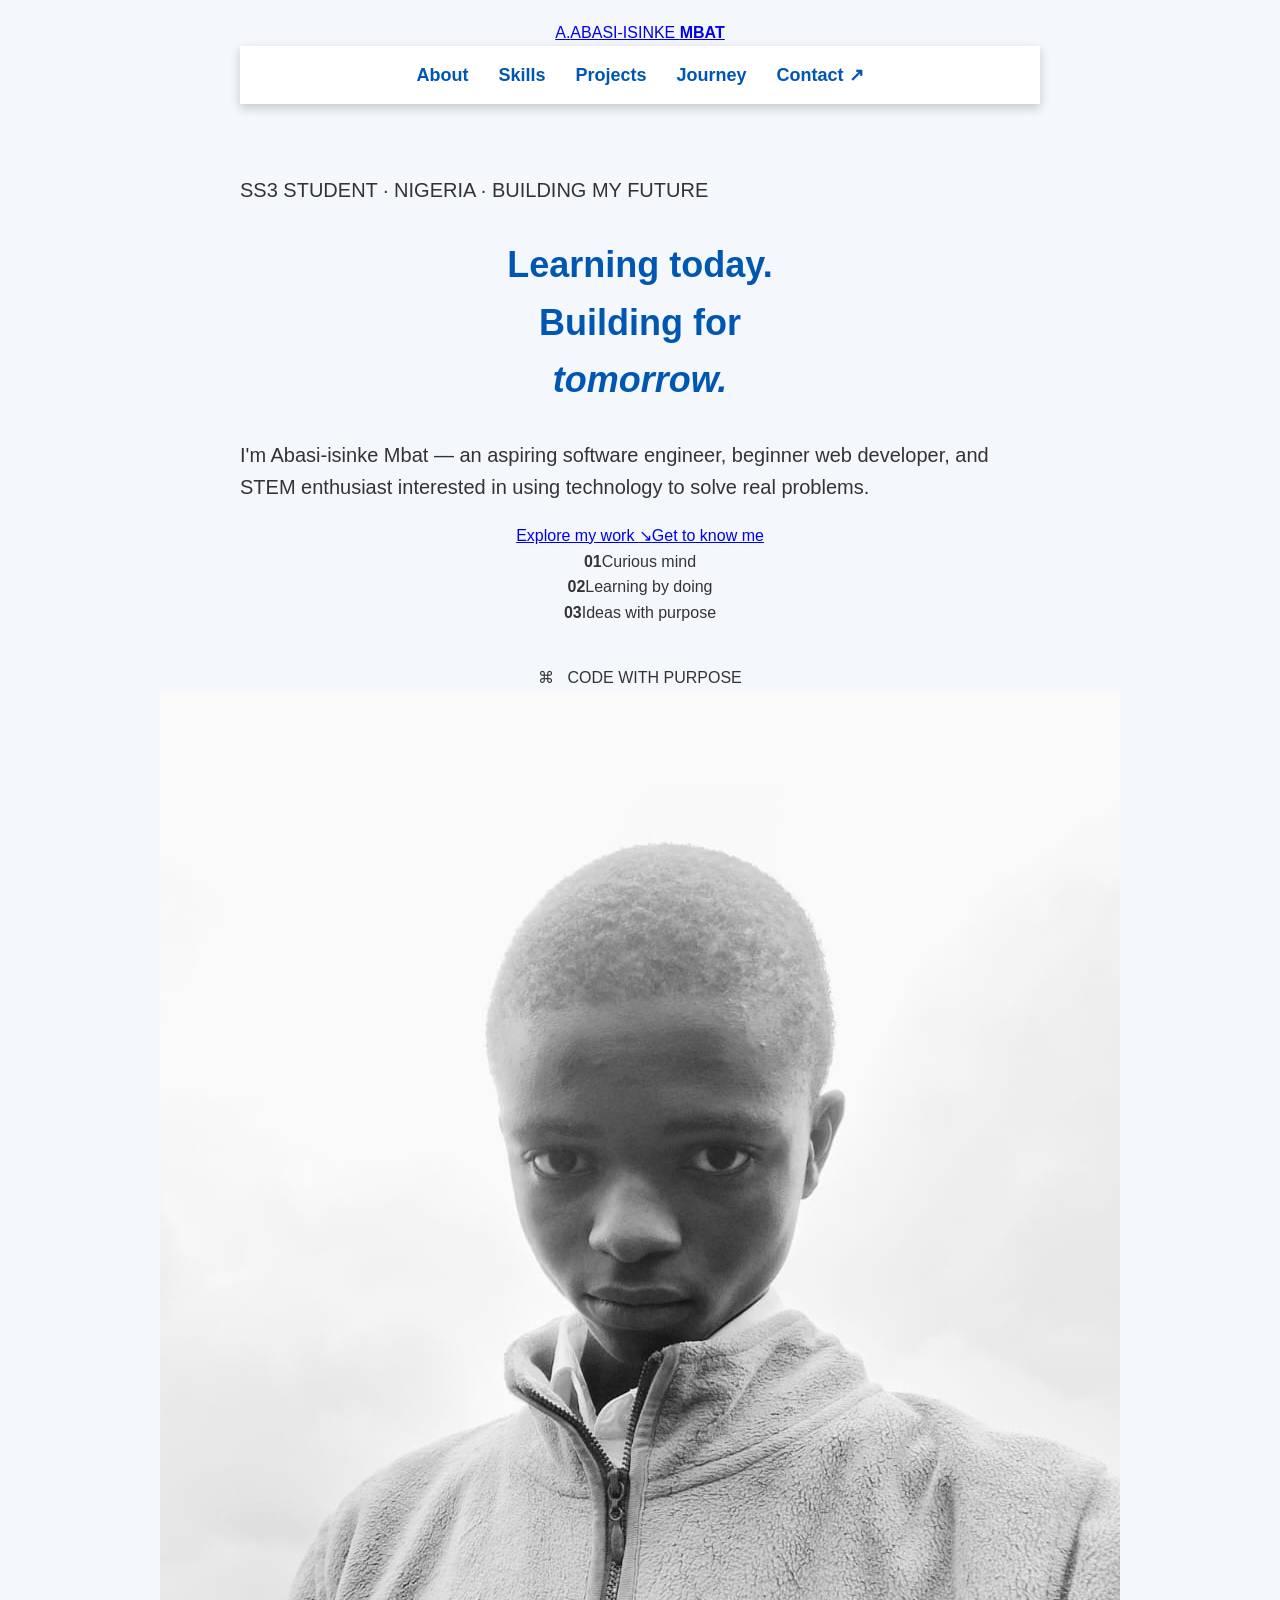
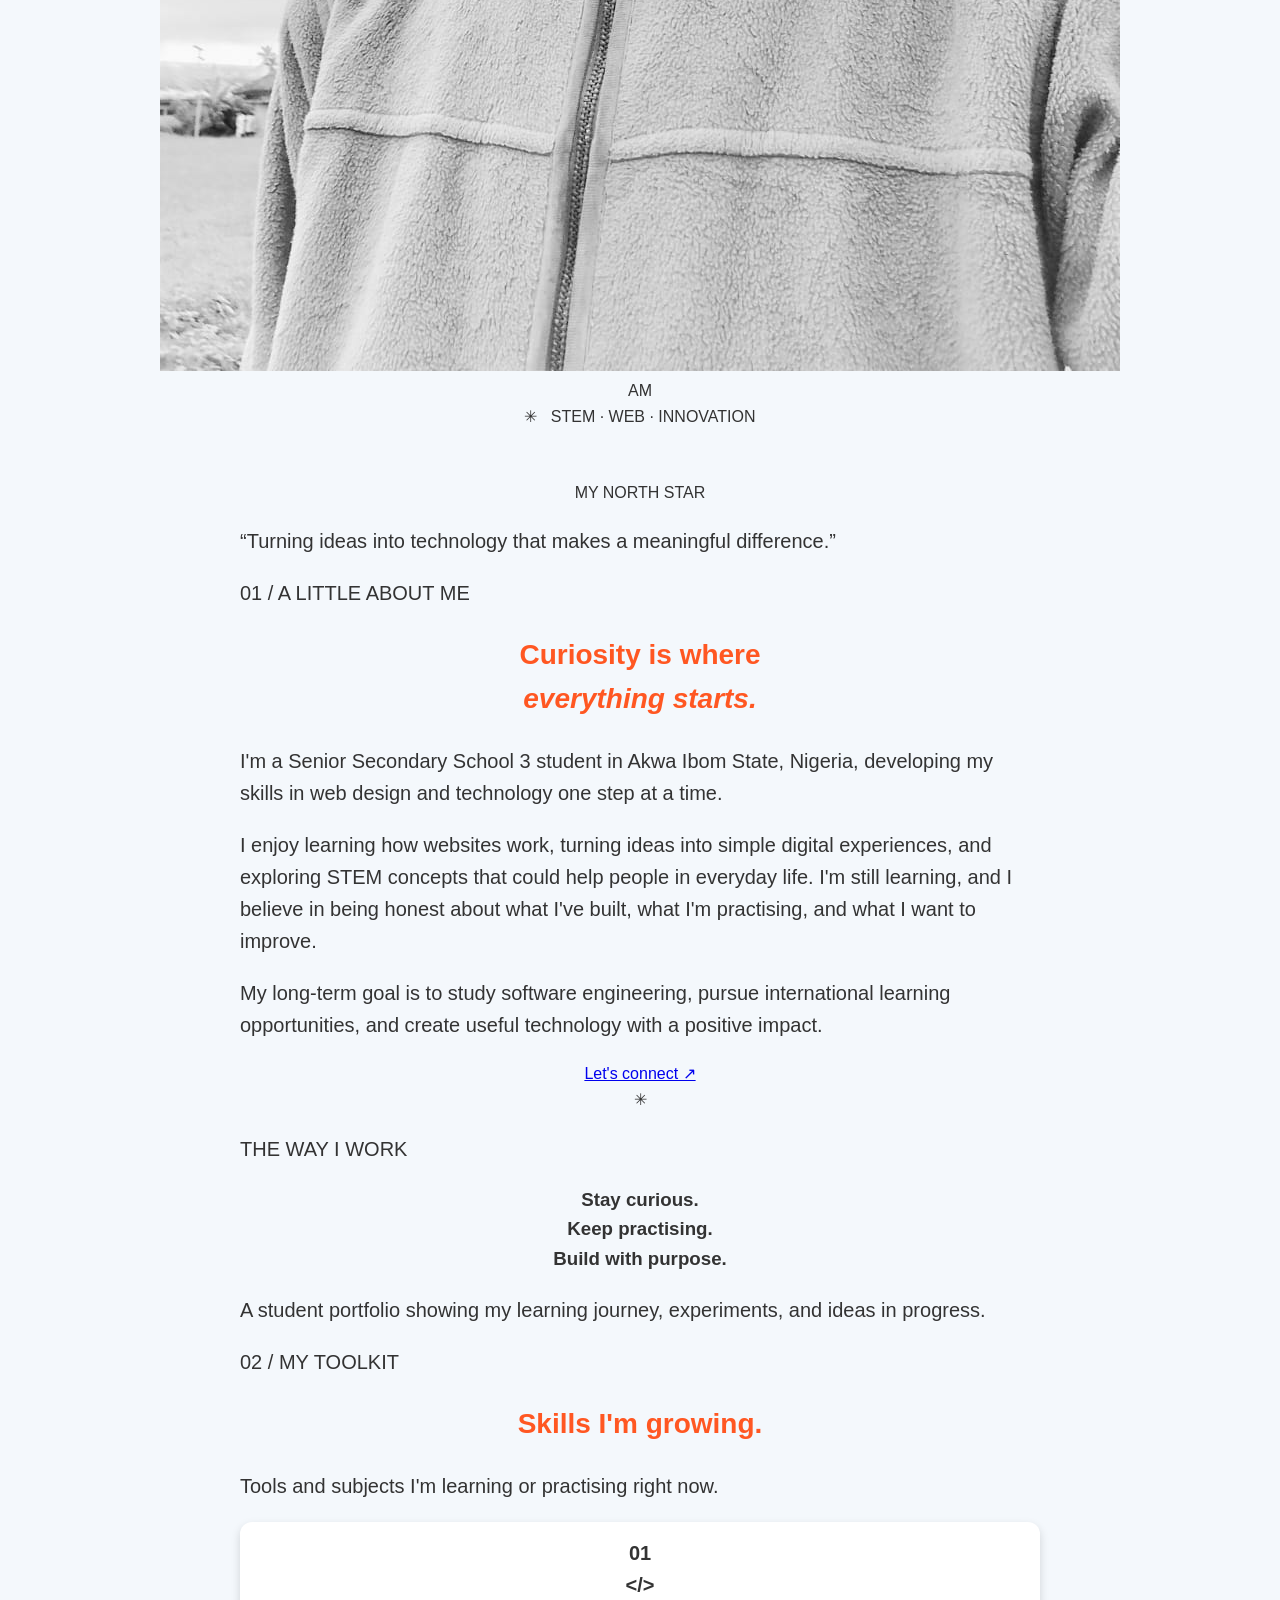
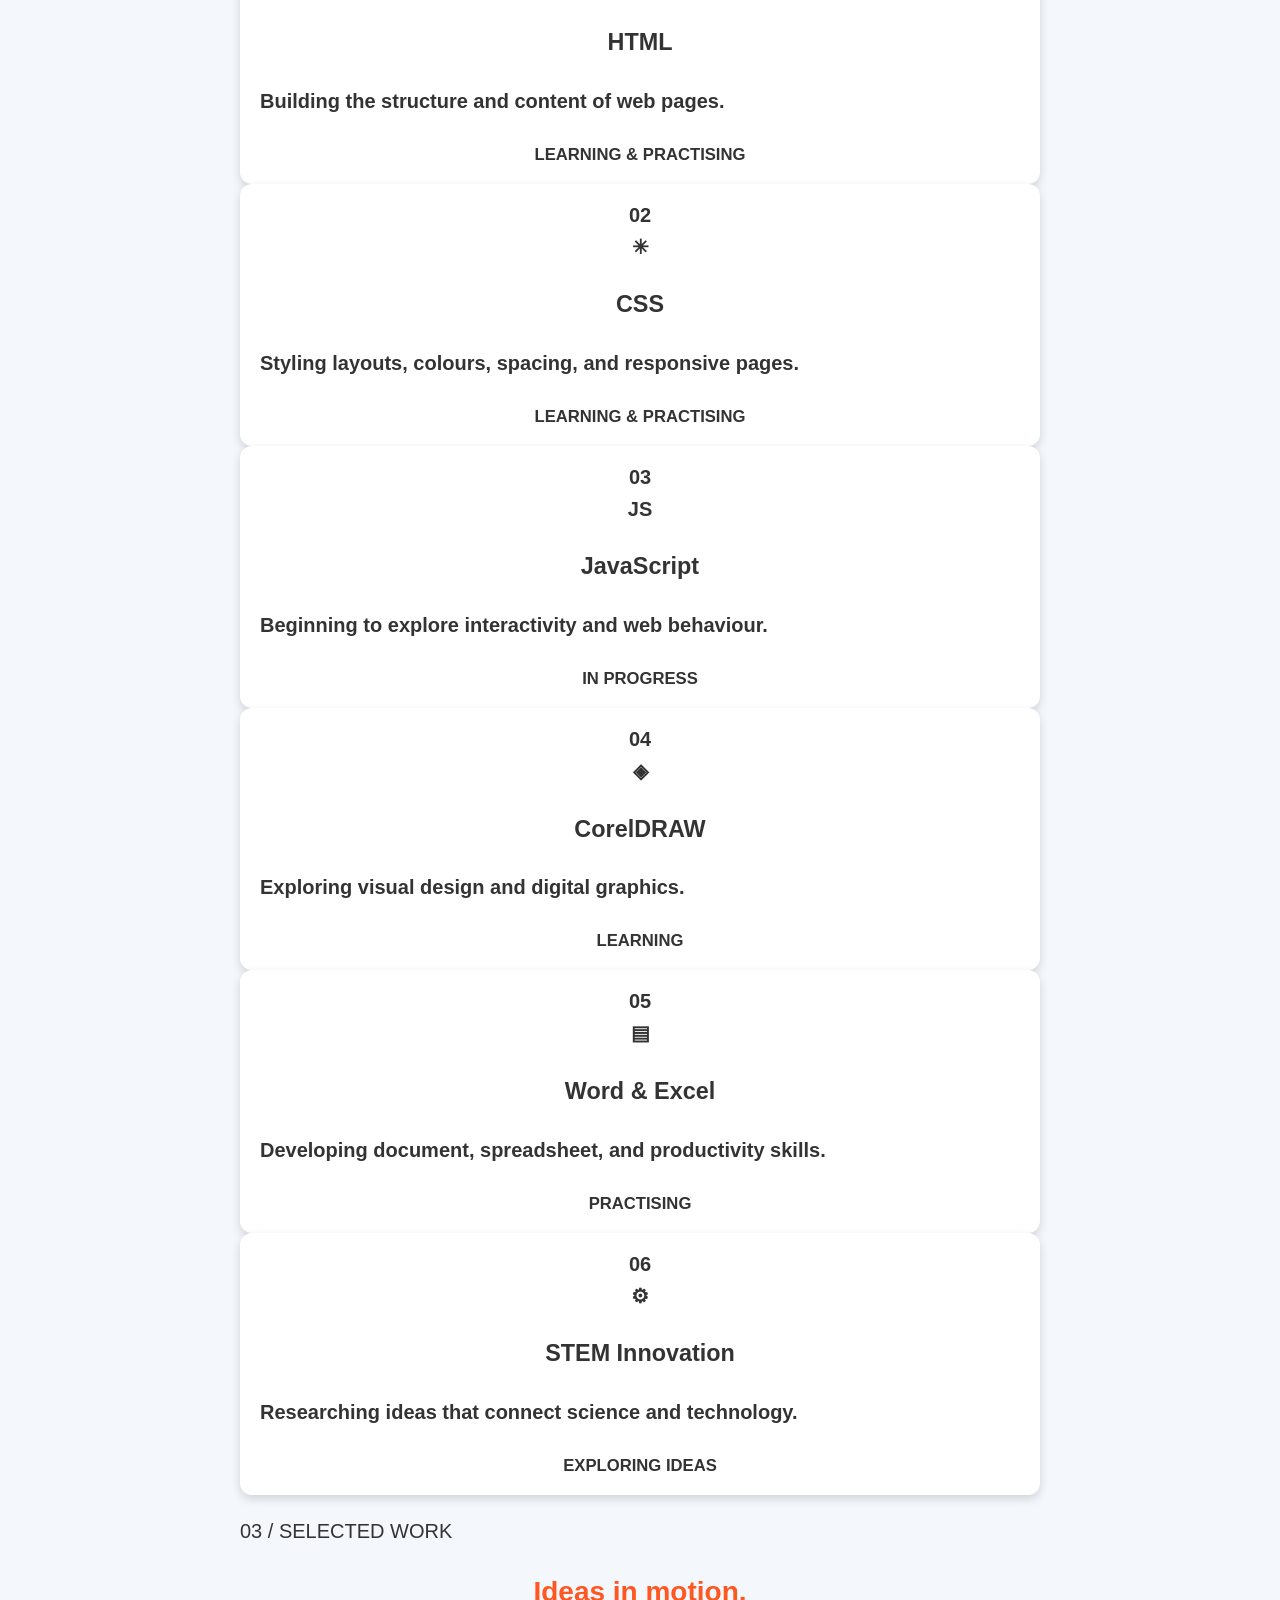
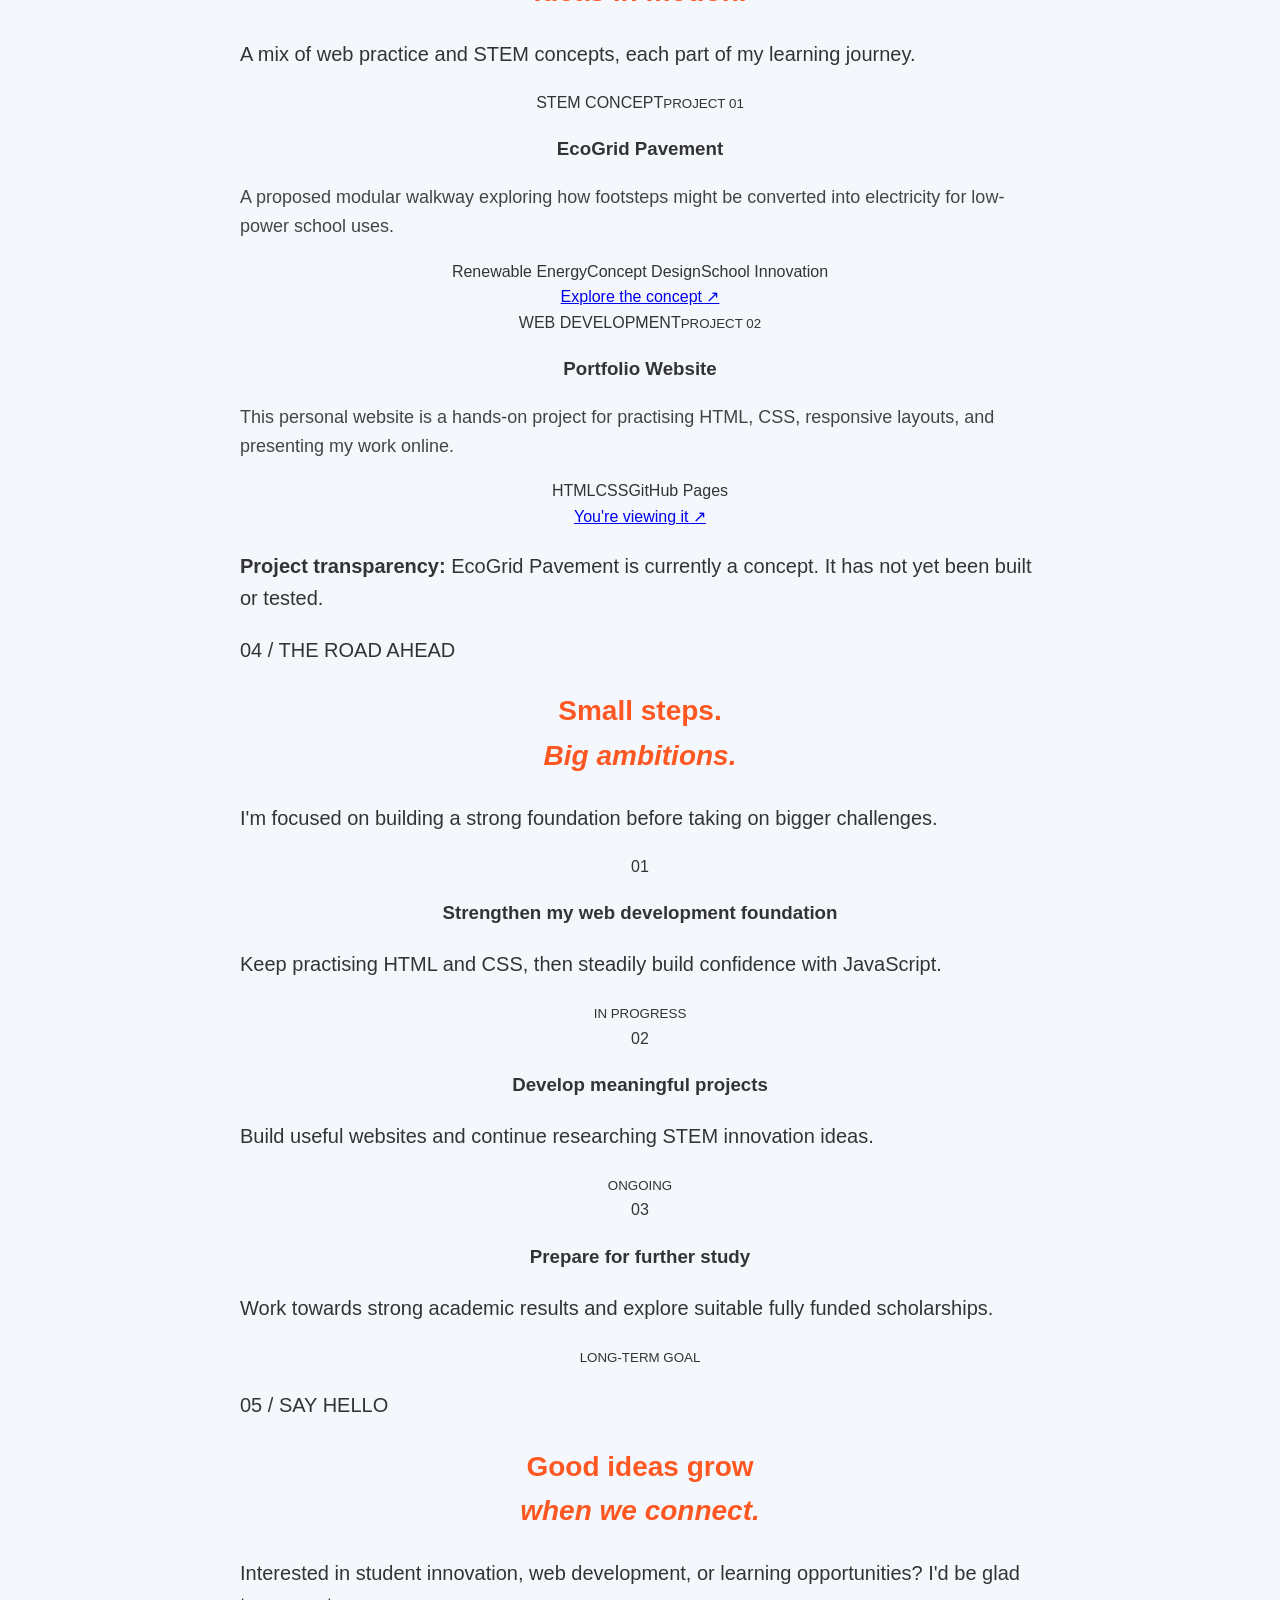
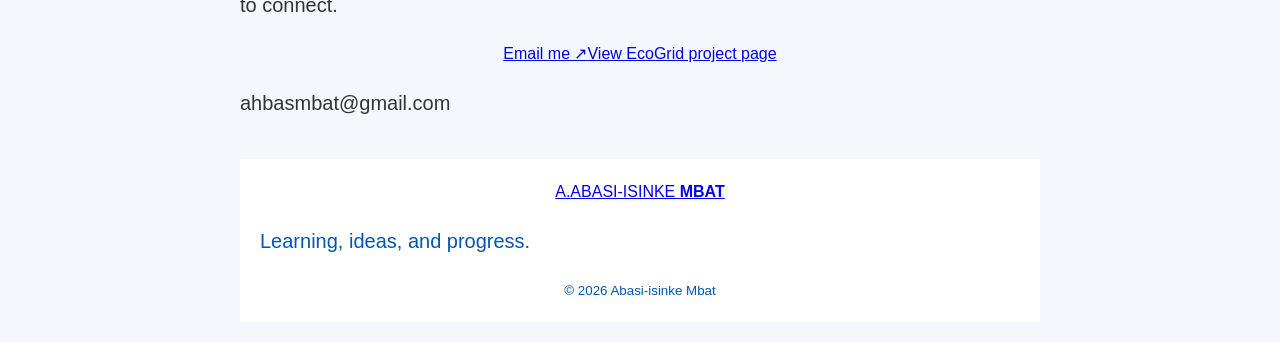
==== commit 1cf2de08: "Update" ====
--- a/index.html
+++ b/index.html
@@ -1,150 +1,83 @@
 <!DOCTYPE html>
 <html lang="en">
 <head>
-    <meta charset="UTF-8">
-        <meta name="viewport" content="width=device-width, initial-scale=1.0">
-            <title>Abasi-isinke Mbat | Portfolio</title>
-
-            <link rel="stylesheet" href="Style.css">
-            </head>
-            <div="container"
-            <h3>🎯 My Goal</h3>
-
-            <p>
-            My dream is to become a world-class software engineer and STEM innovator who creates technology that solves real problems in education, energy, healthcare, and society.
-            </p>
-            <body>
-            <nav>
-                    <a href="#about">About</a>
-                                <a href="#skills">Skills</a>
-                                                <a href="#projects">Projects</a>
-                                                                    <a href="#contact">Contact</a>
-                                                                                        </nav>
-                                                                                        <section class="hero">
-
-                                                                                                <img src="profile.jpg" alt="Abasi-isinke Mbat" class="profile">
-
-                                                                                                            <div class="hero-text">
-
-                                                                                                                                <h1>Abasi-isinke Mbat</h1>
-
-                                                                                                                                                            <p class="typing">
-                                                                                                                                                                                                    Future Software Engineer • STEM Innovator • Web Developer
-                                                                                                                                                                                                                                                    </p>
-
-                                                                                                                                                                                                                                                                                                            <p class="motto">
-                                                                                                                                                                                                                                                                                                                                                                                "Turning Ideas into Technology that Changes Lives."
-                                                                                                                                                                                                                                                                                                                                                                                                                                                            </p>
-
-                                                                                                                                                                                                                                                                                                                                                                                                                                                                                                                                                <a href="#contact" class="btn">
-                                                                                                                                                                                                                                                                                                                                                                                                                                                                                                                                                                                                                                                📧 Contact Me
-                                                                                                                                                                                                                                                                                                                                                                                                                                                                                                                                                                                                                                                                                                                                                        </a>
-
-                                                                                                                                                                                                                                                                                                                                                                                                                                                                                                                                                                                                                                                                                                                                                                                                                                                                        <a href="#" class="btn">download CV</a>
-                                                                                                                                                                                                                                                                                                                                                                                                                                                                                                                                                                                                                                                                                                                                                                                                                                                                                                                                                                                 
-
-                                                                                                                                                                                                                                                                                                                                                                                                                                                                                                                                                                                                                                                                                                                                                                                                                                                                                                                                                                                                                                                                                                                         </div>
-
-                                                                                                                                                                                                                                                                                                                                                                                                                                                                                                                                                                                                                                                                                                                                                                                                                                                                                                                                                                                                                                                                                                                                                                                                                                                                 </section>
-                                                                                                                                                                                                                                                                                                                                                                                                                                                                                                                                                                                                                                                                                                                                                                                                                                                                                                                                                                                                                                                                                                                                                                                                                                                                 <p class="typing">
-                                                                                                                                                                                                                                                                                                                                                                                                                                                                                                                                                                                                                                                                                                                                                                                                                                                                                                                                                                                                                                                                                                                                                                                                                                                                     Future Software Engineer • STEM Innovator • Web Developer
-                                                                                                                                                                                                                                                                                                                                                                                                                                                                                                                                                                                                                                                                                                                                                                                                                                                                                                                                                                                                                                                                                                                                                                                                                                                                         </p>
-                                                                                                                                                                                                                                                                                                                                                                                                                                                                                                                                                                                                                                                                                                                                                                                                                                                                                                                                                                                                                                                                                                                                                                                                                                                                             <p class="motto">
-                                                                                                                                                                                                                                                                                                                                                                                                                                                                                                                                                                                                                                                                                                                                                                                                                                                                                                                                                                                                                                                                                                                                                                                                                                                                                     "Turning Ideas into Technology that Changes Lives."
-                                                                                                                                                                                                                                                                                                                                                                                                                                                                                                                                                                                                                                                                                                                                                                                                                                                                                                                                                                                                                                                                                                                                                                                                                                                                                             </p>
-                                                                                                                                                                                                                                                                                                                                                                                                                                                                                                                                                                                                                                                                                                                                                                                                                                                                                                                                                                                                                                                                                                                                                                                                                                                                                                 <h2>Aspiring Software Engineer</h2>
-
-                                                                                                                                                                                                                                                                                                                                                                                                                                                                                                                                                                                                                                                                                                                                                                                                                                                                                                                                                                                                                                                                                                                                                                                                                                                                                                     <p>
-                                                                                                                                                                                                                                                                                                                                                                                                                                                                                                                                                                                                                                                                                                                                                                                                                                                                                                                                                                                                                                                                                                                                                                                                                                                                                                             Hello! I'm <strong>Abasi-isinke Mbat</strong>, an SS2 Science student from Saint Francis Secondary School, Eket, Akwa Ibom State, Nigeria.
-
-                                                                                                                                                                                                                                                                                                                                                                                                                                                                                                                                                                                                                                                                                                                                                                                                                                                                                                                                                                                                                                                                                                                                                                                                                                                                                                                     I am passionate about software engineering, web development, STEM innovation, and solving real-world problems through technology.
-
-                                                                                                                                                                                                                                                                                                                                                                                                                                                                                                                                                                                                                                                                                                                                                                                                                                                                                                                                                                                                                                                                                                                                                                                                                                                                                                                             This portfolio showcases my learning journey and my flagship STEM project, <strong>EcoGrid Pavement</strong>.
-                                                                                                                                                                                                                                                                                                                                                                                                                                                                                                                                                                                                                                                                                                                                                                                                                                                                                                                                                                                                                                                                                                                                                                                                                                                                                                                                     </p>
-
-                                                                                                                                                                                                                                                                                                                                                                                                                                                                                                                                                                                                                                                                                                                                                                                                                                                                                                                                                                                                                                                                                                                                                                                                                                                                                                                                         <hr>
-
-                                                                                                                                                                                                                                                                                                                                                                                                                                                                                                                                                                                                                                                                                                                                                                                                                                                                                                                                                                                                                                                                                                                                                                                                                                                                                                                                             <h2 id="about">About Me</h2>
-
-                                                                                                                                                                                                                                                                                                                                                                                                                                                                                                                                                                                                                                                                                                                                                                                                                                                                                                                                                                                                                                                                                                                                                                                                                                                                                                                                                 <p>
-                                                                                                                                                                                                                                                                                                                                                                                                                                                                                                                                                                                                                                                                                                                                                                                                                                                                                                                                                                                                                                                                                                                                                                                                                                                                                                                                                         I am passionate about Software Engineering, Web Development,
-                                                                                                                                                                                                                                                                                                                                                                                                                                                                                                                                                                                                                                                                                                                                                                                                                                                                                                                                                                                                                                                                                                                                                                                                                                                                                                                                                                 Artificial Intelligence, and STEM innovation.
-                                                                                                                                                                                                                                                                                                                                                                                                                                                                                                                                                                                                                                                                                                                                                                                                                                                                                                                                                                                                                                                                                                                                                                                                                                                                                                                                                                         My goal is to study Software Engineering either in Nigeria or abroad and build technology that solves real-world problems.
-                                                                                                                                                                                                                                                                                                                                                                                                                                                                                                                                                                                                                                                                                                                                                                                                                                                                                                                                                                                                                                                                                                                                                                                                                                                                                                                                                                             </p>
-                                                                                                                                                                                                                                                                                                                                                                                                                                                                                                                                                                                                                                                                                                                                                                                                                                                                                                                                                                                                                                                                                                                                                                                                                                                                                                                                                                             <h2 id="skills">Currently Learning</h2>
-
-                                                                                                                                                                                                                                                                                                                                                                                                                                                                                                                                                                                                                                                                                                                                                                                                                                                                                                                                                                                                                                                                                                                                                                                                                                                                                                                                                                             <div class="progress-card">
-                                                                                                                                                                                                                                                                                                                                                                                                                                                                                                                                                                                                                                                                                                                                                                                                                                                                                                                                                                                                                                                                                                                                                                                                                                                                                                                                                                                 <p>💻 HTML</p>
-                                                                                                                                                                                                                                                                                                                                                                                                                                                                                                                                                                                                                                                                                                                                                                                                                                                                                                                                                                                                                                                                                                                                                                                                                                                                                                                                                                                         <progress value="80" max="100"></progress>
-                                                                                                                                                                                                                                                                                                                                                                                                                                                                                                                                                                                                                                                                                                                                                                                                                                                                                                                                                                                                                                                                                                                                                                                                                                                                                                                                                                                                 </div>
-
-                                                                                                                                                                                                                                                                                                                                                                                                                                                                                                                                                                                                                                                                                                                                                                                                                                                                                                                                                                                                                                                                                                                                                                                                                                                                                                                                                                                                         <div class="progress-card">
-                                                                                                                                                                                                                                                                                                                                                                                                                                                                                                                                                                                                                                                                                                                                                                                                                                                                                                                                                                                                                                                                                                                                                                                                                                                                                                                                                                                                                     <p>🎨 CSS</p>
-                                                                                                                                                                                                                                                                                                                                                                                                                                                                                                                                                                                                                                                                                                                                                                                                                                                                                                                                                                                                                                                                                                                                                                                                                                                                                                                                                                                                                                     <progress value="70" max="100"></progress>
-                                                                                                                                                                                                                                                                                                                                                                                                                                                                                                                                                                                                                                                                                                                                                                                                                                                                                                                                                                                                                                                                                                                                                                                                                                                                                                                                                                                                                                                     </div>
-
-                                                                                                                                                                                                                                                                                                                                                                                                                                                                                                                                                                                                                                                                                                                                                                                                                                                                                                                                                                                                                                                                                                                                                                                                                                                                                                                                                                                                                                                                     <div class="progress-card">
-                                                                                                                                                                                                                                                                                                                                                                                                                                                                                                                                                                                                                                                                                                                                                                                                                                                                                                                                                                                                                                                                                                                                                                                                                                                                                                                                                                                                                                                                                         <p>🖌️ CorelDRAW</p>
-                                                                                                                                                                                                                                                                                                                                                                                                                                                                                                                                                                                                                                                                                                                                                                                                                                                                                                                                                                                                                                                                                                                                                                                                                                                                                                                                                                                                                                                                                                                 <progress value="85" max="100"></progress>
-                                                                                                                                                                                                                                                                                                                                                                                                                                                                                                                                                                                                                                                                                                                                                                                                                                                                                                                                                                                                                                                                                                                                                                                                                                                                                                                                                                                                                                                                                                                                         </div>
-
-                                                                                                                                                                                                                                                                                                                                                                                                                                                                                                                                                                                                                                                                                                                                                                                                                                                                                                                                                                                                                                                                                                                                                                                                                                                                                                                                                                                                                                                                                                                                                                 <div class="progress-card">
-                                                                                                                                                                                                                                                                                                                                                                                                                                                                                                                                                                                                                                                                                                                                                                                                                                                                                                                                                                                                                                                                                                                                                                                                                                                                                                                                                                                                                                                                                                                                                                                             <p>📄 Microsoft Word</p>
-                                                                                                                                                                                                                                                                                                                                                                                                                                                                                                                                                                                                                                                                                                                                                                                                                                                                                                                                                                                                                                                                                                                                                                                                                                                                                                                                                                                                                                                                                                                                                                                                                             <progress value="90" max="100"></progress>
-                                                                                                                                                                                                                                                                                                                                                                                                                                                                                                                                                                                                                                                                                                                                                                                                                                                                                                                                                                                                                                                                                                                                                                                                                                                                                                                                                                                                                                                                                                                                                                                                                                                             </div>
-
-                                                                                                                                                                                                                                                                                                                                                                                                                                                                                                                                                                                                                                                                                                                                                                                                                                                                                                                                                                                                                                                                                                                                                                                                                                                                                                                                                                                                                                                                                                                                                                                                                                                                                             <div class="progress-card">
-                                                                                                                                                                                                                                                                                                                                                                                                                                                                                                                                                                                                                                                                                                                                                                                                                                                                                                                                                                                                                                                                                                                                                                                                                                                                                                                                                                                                                                                                                                                                                                                                                                                                                                                                 <p>📊 Microsoft Excel</p>
-                                                                                                                                                                                                                                                                                                                                                                                                                                                                                                                                                                                                                                                                                                                                                                                                                                                                                                                                                                                                                                                                                                                                                                                                                                                                                                                                                                                                                                                                                                                                                                                                                                                                                                                                                                         <progress value="65" max="100"></progress>
-                                                                                                                                                                                                                                                                                                                                                                                                                                                                                                                                                                                                                                                                                                                                                                                                                                                                                                                                                                                                                                                                                                                                                                                                                                                                                                                                                                                                                                                                                                                                                                                                                                                                                                                                                                                                                 </div>
-
-                                                                                                                                                                                                                                                                                                                                                                                                                                                                                                                                                                                                                                                                                                                                                                                                                                                                                                                                                                                                                                                                                                                                                                                                                                                                                                                                                                                                                                                                                                                                                                                                                                                                                                                                                                                                                                                         <div class="progress-card">
-                                                                                                                                                                                                                                                                                                                                                                                                                                                                                                                                                                                                                                                                                                                                                                                                                                                                                                                                                                                                                                                                                                                                                                                                                                                                                                                                                                                                                                                                                                                                                                                                                                                                                                                                                                                                                                                                                                     <p>🔬 STEM Innovation</p>
-                                                                                                                                                                                                                                                                                                                                                                                                                                                                                                                                                                                                                                                                                                                                                                                                                                                                                                                                                                                                                                                                                                                                                                                                                                                                                                                                                                                                                                                                                                                                                                                                                                                                                                                                                                                                                                                                                                                                                     <progress value="80" max="100"></progress>
-                                                                                                                                                                                                                                                                                                                                                                                                                                                                                                                                                                                                                                                                                                                                                                                                                                                                                                                                                                                                                                                                                                                                                                                                                                                                                                                                                                                                                                                                                                                                                                                                                                                                                                                                                                                                                                                                                                                                                                                                     </div>
-
-                                                                                                                                                                                                                                                                                                                                                                                                                                                                                                                                                                                                                                                                                                                                                                                                                                                                                                                                                                                                                                                                                                                                                                                                                                                                                                                                                                                                                                                                                                                                                                                                                                                                                                                                                                                                                                                                                                                                                                                                     <h2 id="projects">Projects</h2>
-
-                                                                                                                                                                                                                                                                                                                                                                                                                                                                                                                                                                                                                                                                                                                                                                                                                                                                                                                                                                                                                                                                                                                                                                                                                                                                                                                                                                                                                                                                                                                                                                                                                                                                                                                                                                                                                                                                                                                                                                                                     <div class="project-card">
-                                                                                                                                                                                                                                                                                                                                                                                                                                                                                                                                                                                                                                                                                                                                                                                                                                                                                                                                                                                                                                                                                                                                                                                                                                                                                                                                                                                                                                                                                                                                                                                                                                                                                                                                                                                                                                                                                                                                                                                                         <h3>🌱 EcoGrid Pavement</h3>
-
-                                                                                                                                                                                                                                                                                                                                                                                                                                                                                                                                                                                                                                                                                                                                                                                                                                                                                                                                                                                                                                                                                                                                                                                                                                                                                                                                                                                                                                                                                                                                                                                                                                                                                                                                                                                                                                                                                                                                                                                                                 <p>
-                                                                                                                                                                                                                                                                                                                                                                                                                                                                                                                                                                                                                                                                                                                                                                                                                                                                                                                                                                                                                                                                                                                                                                                                                                                                                                                                                                                                                                                                                                                                                                                                                                                                                                                                                                                                                                                                                                                                                                                                                                 EcoGrid Pavement is a modular bamboo kinetic energy walkway that converts footsteps into electricity to power school security lights while promoting clean and sustainable energy.
-                                                                                                                                                                                                                                                                                                                                                                                                                                                                                                                                                                                                                                                                                                                                                                                                                                                                                                                                                                                                                                                                                                                                                                                                                                                                                                                                                                                                                                                                                                                                                                                                                                                                                                                                                                                                                                                                                                                                                                                                                                                     </p>
-
-                                                                                                                                                                                                                                                                                                                                                                                                                                                                                                                                                                                                                                                                                                                                                                                                                                                                                                                                                                                                                                                                                                                                                                                                                                                                                                                                                                                                                                                                                                                                                                                                                                                                                                                                                                                                                                                                                                                                                                                                                                                                             <a class="btn" href="Project.html">View Project</a>
-                                                                                                                                                                                                                                                                                                                                                                                                                                                                                                                                                                                                                                                                                                                                                                                                                                                                                                                                                                                                                                                                                                                                                                                                                                                                                                                                                                                                                                                                                                                                                                                                                                                                                                                                                                                                                                                                                                                                                                                                                                                                                                     </div>
-                                                                                                                                                                                                                                                                                                                                                                                                                                                                                                                                                                                                                                                                                                                                                                                                                                                                                                                                                                                                                                                                                                                                                                                                                                                                                                                                                                                                                                                                                                                                                                                                                                                                                                                                                                                                                                                                                                                                                                                                                                                                                                                                     </div>
-                                                                                                                                                                                                                                                                                                                                                                                                                                                                                                                                                                                                                                                                                                                                                                                                                                                                                                                                                                                                                                                                                                                                                                                                                                                                                                                                                                                                                                                                                                                                                                                                                                                                                                                                                                                                                                                                                                                                                                                                                                                                                                                                         <hr>
-
-                                                                                                                                                                                                                                                                                                                                                                                                                                                                                                                                                                                                                                                                                                                                                                                                                                                                                                                                                                                                                                                                                                                                                                                                                                                                                                                                                                                                                                                                                                                                                                                                                                                                                                                                                                                                                                                                                                                                                                                                                                                                                                                                             <h2>Awards</h2>
-
-                                                                                                                                                                                                                                                                                                                                                                                                                                                                                                                                                                                                                                                                                                                                                                                                                                                                                                                                                                                                                                                                                                                                                                                                                                                                                                                                                                                                                                                                                                                                                                                                                                                                                                                                                                                                                                                                                                                                                                                                                                                                                                                                                 <ul>
-                                                                                                                                                                                                                                                                                                                                                                                                                                                                                                                                                                                                                                                                                                                                                                                                                                                                                                                                                                                                                                                                                                                                                                                                                                                                                                                                                                                                                                                                                                                                                                                                                                                                                                                                                                                                                                                                                                                                                                                                                                                                                                                                                         <li>Best Student in Mathematics 2nd term 2025/2026</li>
-                                                                                                                                                                                                                                                                                                                                                                                                                                                                                                                                                                                                                                                                                                                                                                                                                                                                                                                                                                                                                                                                                                                                                                                                                                                                                                                                                                                                                                                                                                                                                                                                                                                                                                                                                                                                                                                                                                                                                                                                                                                                                                                                                                 <li>Best Student in Digital Technology 2025/2026</li>
-                                                                                                                                                                                                                                                                                                                                                                                                                                                                                                                                                                                                                                                                                                                                                                                                                                                                                                                                                                                                                                                                                                                                                                                                                                                                                                                                                                                                                                                                                                                                                                                                                                                                                                                                                                                                                                                                                                                                                                                                                                                                                                                                                                         <li>Most Well-Behaved and Organized Student 2024/2025 </li>
-                                                                                                                                                                                                                                                                                                                                                                                                                                                                                                                                                                                                                                                                                                                                                                                                                                                                                                                                                                                                                                                                                                                                                                                                                                                                                                                                                                                                                                                                                                                                                                                                                                                                                                                                                                                                                                                                                                                                                                                                                                                                                                                                                                             </ul>
-
-                                                                                                                                                                                                                                                                                                                                                                                                                                                                                                                                                                                                                                                                                                                                                                                                                                                                                                                                                                                                                                                                                                                                                                                                                                                                                                                                                                                                                                                                                                                                                                                                                                                                                                                                                                                                                                                                                                                                                                                                                                                                                                                                                                                 <hr>
-                                                                                                                                                                                                                                                                                                                                                                                                                                                                                                                                                                                                                                                                                                                                                                                                                                                                                                                                                                                                                                                                                                                                                                                                                                                                                                                                                                                                                                                                                                                                                                                                                                                                                                                                                                                                                                                                                                                                                                                                                                                                                                                                                                                 <p>
-                                                                                                                                                                                                                                                                                                                                                                                                                                                                                                                                                                                                                                                                                                                                                                                                                                                                                                                                                                                                                                                                                                                                                                                                                                                                                                                                                                                                                                                                                                                                                                                                                                                                                                                                                                                                                                                                                                                                                                                                                                                                                                                                                                                     <a class="btn" href="https://github.com/mbatabasi-isinke" target="_blank">
-                                                                                                                                                                                                                                                                                                                                                                                                                                                                                                                                                                                                                                                                                                                                                                                                                                                                                                                                                                                                                                                                                                                                                                                                                                                                                                                                                                                                                                                                                                                                                                                                                                                                                                                                                                                                                                                                                                                                                                                                                                                                                                                                                                                         🐙 Visit My GitHub
-                                                                                                                                                                                                                                                                                                                                                                                                                                                                                                                                                                                                                                                                                                                                                                                                                                                                                                                                                                                                                                                                                                                                                                                                                                                                                                                                                                                                                                                                                                                                                                                                                                                                                                                                                                                                                                                                                                                                                                                                                                                                                                                                                                                             </a>
-                                                                                                                                                                                                                                                                                                                                                                                                                                                                                                                                                                                                                                                                                                                                                                                                                                                                                                                                                                                                                                                                                                                                                                                                                                                                                                                                                                                                                                                                                                                                                                                                                                                                                                                                                                                                                                                                                                                                                                                                                                                                                                                                                                                                 </p>
-                                                                                                                                                                                                                                                                                                                                                                                                                                                                                                                                                                                                                                                                                                                                                                                                                                                                                                                                                                                                                                                                                                                                                                                                                                                                                                                                                                                                                                                                                                                                                                                                                                                                                                                                                                                                                                                                                                                                                                                                                                                                                                                                                                                                     <h2 id="contact">Contact</h2>
-
-                                                                                                                                                                                                                                                                                                                                                                                                                                                                                                                                                                                                                                                                                                                                                                                                                                                                                                                                                                                                                                                                                                                                                                                                                                                                                                                                                                                                                                                                                                                                                                                                                                                                                                                                                                                                                                                                                                                                                                                                                                                                                                                                                                                                         <p>Email: mbatabasiisinke@gmail.com</p>
-
-                                                                                                                                                                                                                                                                                                                                                                                                                                                                                                                                                                                                                                                                                                                                                                                                                                                                                                                                                                                                                                                                                                                                                                                                                                                                                                                                                                                                                                                                                                                                                                                                                                                                                                                                                                                                                                                                                                                                                                                                                                                                                                                                                                                                             <p>Location: Eket, Akwa Ibom State, Nigeria</p>
-
-                                                                                                                                                                                                                                                                                                                                                                                                                                                                                                                                                                                                                                                                                                                                                                                                                                                                                                                                                                                                                                                                                                                                                                                                                                                                                                                                                                                                                                                                                                                                                                                                                                                                                                                                                                                                                                                                                                                                                                                                                                                                                                                                                                                                             </div>
-                                                                                                                                                                                                                                                                                                                                                                                                                                                                                                                                                                                                                                                                                                                                                                                                                                                                                                                                                                                                                                                                                                                                                                                                                                                                                                                                                                                                                                                                                                                                                                                                                                                                                                                                                                                                                                                                                                                                                                                                                                                                                                                                                                                                             <blockquote>
-                                                                                                                                                                                                                                                                                                                                                                                                                                                                                                                                                                                                                                                                                                                                                                                                                                                                                                                                                                                                                                                                                                                                                                                                                                                                                                                                                                                                                                                                                                                                                                                                                                                                                                                                                                                                                                                                                                                                                                                                                                                                                                                                                                                                                 "Success is not about where you start, but about how determined you are to keep learning."
-                                                                                                                                                                                                                                                                                                                                                                                                                                                                                                                                                                                                                                                                                                                                                                                                                                                                                                                                                                                                                                                                                                                                                                                                                                                                                                                                                                                                                                                                                                                                                                                                                                                                                                                                                                                                                                                                                                                                                                                                                                                                                                                                                                                                                     </blockquote>
-                                                                                                                                                                                                                                                                                                                                                                                                                                                                                                                                                                                                                                                                                                                                                                                                                                                                                                                                                                                                                                                                                                                                                                                                                                                                                                                                                                                                                                                                                                                                                                                                                                                                                                                                                                                                                                                                                                                                                                                                                                                                                                                                                                                                                     <footer>
-                                                                                                                                                                                                                                                                                                                                                                                                                                                                                                                                                                                                                                                                                                                                                                                                                                                                                                                                                                                                                                                                                                                                                                                                                                                                                                                                                                                                                                                                                                                                                                                                                                                                                                                                                                                                                                                                                                                                                                                                                                                                                                                                                                                                                             <p>© 2026 Abasi-isinke Mbat | Aspiring Software Engineer | Built with HTML & CSS</p>
-                                                                                                                                                                                                                                                                                                                                                                                                                                                                                                                                                                                                                                                                                                                                                                                                                                                                                                                                                                                                                                                                                                                                                                                                                                                                                                                                                                                                                                                                                                                                                                                                                                                                                                                                                                                                                                                                                                                                                                                                                                                                                                                                                                                                                                     </footer>
-                                                                                                                                                                                                                                                                                                                                                                                                                                                                                                                                                                                                                                                                                                                                                                                                                                                                                                                                                                                                                                                                                                                                                                                                                                                                                                                                                                                                                                                                                                                                                                                                                                                                                                                                                                                                                                                                                                                                                                                                                                                                                                                                                                                                                                     <a href="#" class="top-btn">⬆</a>
-                                                                                                                                                                                                                                                                                                                                                                                                                                                                                                                                                                                                                                                                                                                                                                                                                                                                                                                                                                                                                                                                                                                                                                                                                                                                                                                                                                                                                                                                                                                                                                                                                                                                                                                                                                                                                                                                                                                                                                                                                                                                                                                                                                                                                                     </body>
-                                                                                                                                                                                                                                                                                                                                                                                                                                                                                                                                                                                                                                                                                                                                                                                                                                                                                                                                                                                                                                                                                                                                                                                                                                                                                                                                                                                                                                                                                                                                                                                                                                                                                                                                                                                                                                                                                                                                                                                                                                                                                                                                                                                                                                     </html>
-                                                                                                                                                                                                                                                                                                                                                                                                                                                                                                                                                                                                                                                                                                                                                                                                                                                                                                                                                                                                                                                                                                                                                                                                                                                                                                                                                                                                                                                                                                                                                                                                                                                                                                                                                                                                                                                                                                                                                                                                                                                                                                                                                                                                                                     
+  <meta charset="UTF-8">
+  <meta name="viewport" content="width=device-width, initial-scale=1">
+  <meta name="description" content="Portfolio of Abasi-isinke Mbat, an aspiring software engineer, beginner web developer, and STEM enthusiast.">
+  <meta name="theme-color" content="#07111f">
+  <title>Abasi-isinke Mbat | Portfolio</title>
+  <link rel="preconnect" href="https://fonts.googleapis.com">
+  <link href="https://fonts.googleapis.com/css2?family=DM+Sans:wght@400;500;600;700&family=Space+Grotesk:wght@400;500;600;700&display=swap" rel="stylesheet">
+  <link rel="stylesheet" href="Style.css">
+</head>
+<body>
+<header class="site-header">
+  <div class="nav-wrap">
+    <a class="brand" href="#home"><span class="brand-mark">A<span>.</span></span><span>ABASI-ISINKE <b>MBAT</b></span></a>
+    <nav aria-label="Main navigation">
+      <a href="#about">About</a><a href="#skills">Skills</a><a href="#projects">Projects</a><a href="#journey">Journey</a><a class="nav-cta" href="#contact">Contact ↗</a>
+    </nav>
+  </div>
+</header>
+<main>
+  <section class="hero shell" id="home">
+    <div class="hero-copy">
+      <p class="eyebrow"><span class="status-dot"></span> SS3 STUDENT · NIGERIA · BUILDING MY FUTURE</p>
+      <h1>Learning today.<br><span>Building for</span><br><em>tomorrow.</em></h1>
+      <p class="hero-description">I'm Abasi-isinke Mbat — an aspiring software engineer, beginner web developer, and STEM enthusiast interested in using technology to solve real problems.</p>
+      <div class="actions"><a class="button primary" href="#projects">Explore my work <span>↘</span></a><a class="button quiet" href="#about">Get to know me</a></div>
+      <div class="hero-stats"><div><strong>01</strong><span>Curious mind</span></div><div><strong>02</strong><span>Learning by doing</span></div><div><strong>03</strong><span>Ideas with purpose</span></div></div>
+    </div>
+    <div class="hero-visual">
+      <div class="orbit orbit-one"></div><div class="orbit orbit-two"></div>
+      <div class="visual-tag tag-top">⌘ &nbsp; CODE WITH PURPOSE</div>
+      <div class="profile-frame"><img src="profile.jpg" alt="Portrait of Abasi-isinke Mbat" class="profile-image" onerror="this.style.display='none';this.parentElement.classList.add('no-photo')"><div class="photo-fallback" aria-hidden="true">AM</div></div>
+      <div class="visual-tag tag-bottom">✳ &nbsp; STEM · WEB · INNOVATION</div><div class="visual-grid"></div>
+    </div>
+  </section>
+  <section class="strip"><div class="shell strip-inner"><span>MY NORTH STAR</span><p>“Turning ideas into technology that makes a meaningful difference.”</p></div></section>
+  <section class="shell section" id="about">
+    <div class="section-heading"><p class="eyebrow">01 / A LITTLE ABOUT ME</p><h2>Curiosity is where<br><em>everything starts.</em></h2></div>
+    <div class="about-grid">
+      <div class="about-copy">
+        <p class="large-copy">I'm a Senior Secondary School 3 student in Akwa Ibom State, Nigeria, developing my skills in web design and technology one step at a time.</p>
+        <p>I enjoy learning how websites work, turning ideas into simple digital experiences, and exploring STEM concepts that could help people in everyday life. I'm still learning, and I believe in being honest about what I've built, what I'm practising, and what I want to improve.</p>
+        <p>My long-term goal is to study software engineering, pursue international learning opportunities, and create useful technology with a positive impact.</p>
+        <a class="text-link" href="#contact">Let's connect ↗</a>
+      </div>
+      <aside class="principle-card"><div class="principle-icon">✳</div><p class="card-kicker">THE WAY I WORK</p><h3>Stay curious.<br>Keep practising.<br>Build with purpose.</h3><div class="rule"></div><p class="muted">A student portfolio showing my learning journey, experiments, and ideas in progress.</p></aside>
+    </div>
+  </section>
+  <section class="dark-section" id="skills"><div class="shell section">
+    <div class="section-heading"><p class="eyebrow">02 / MY TOOLKIT</p><h2>Skills I'm growing.</h2><p class="muted heading-note">Tools and subjects I'm learning or practising right now.</p></div>
+    <div class="skill-grid">
+      <article class="skill-card"><span class="number">01</span><div class="skill-symbol">&lt;/&gt;</div><h3>HTML</h3><p>Building the structure and content of web pages.</p><small>LEARNING & PRACTISING</small></article>
+      <article class="skill-card"><span class="number">02</span><div class="skill-symbol green">✳</div><h3>CSS</h3><p>Styling layouts, colours, spacing, and responsive pages.</p><small>LEARNING & PRACTISING</small></article>
+      <article class="skill-card"><span class="number">03</span><div class="skill-symbol blue">JS</div><h3>JavaScript</h3><p>Beginning to explore interactivity and web behaviour.</p><small>IN PROGRESS</small></article>
+      <article class="skill-card"><span class="number">04</span><div class="skill-symbol">◈</div><h3>CorelDRAW</h3><p>Exploring visual design and digital graphics.</p><small>LEARNING</small></article>
+      <article class="skill-card"><span class="number">05</span><div class="skill-symbol blue">▤</div><h3>Word & Excel</h3><p>Developing document, spreadsheet, and productivity skills.</p><small>PRACTISING</small></article>
+      <article class="skill-card"><span class="number">06</span><div class="skill-symbol green">⚙</div><h3>STEM Innovation</h3><p>Researching ideas that connect science and technology.</p><small>EXPLORING IDEAS</small></article>
+    </div>
+  </div></section>
+  <section class="shell section" id="projects">
+    <div class="section-heading heading-row"><div><p class="eyebrow">03 / SELECTED WORK</p><h2>Ideas in motion.</h2></div><p class="muted heading-note">A mix of web practice and STEM concepts, each part of my learning journey.</p></div>
+    <div class="project-grid">
+      <article class="project-card"><div class="project-image eco-image"><img src="prototype.jpg" alt="EcoGrid Pavement concept visual" loading="lazy" onerror="this.style.display='none'"></div><div class="project-body"><div class="project-meta"><span>STEM CONCEPT</span><small>PROJECT 01</small></div><h3>EcoGrid Pavement</h3><p>A proposed modular walkway exploring how footsteps might be converted into electricity for low-power school uses.</p><div class="tags"><span>Renewable Energy</span><span>Concept Design</span><span>School Innovation</span></div><a class="text-link" href="Project.html">Explore the concept ↗</a></div></article>
+      <article class="project-card"><div class="project-image web-image"><div class="browser-art"><div class="browser-dots"><i></i><i></i><i></i></div><div class="browser-line wide"></div><div class="browser-line"></div><div class="browser-blocks"><i></i><i></i><i></i></div></div></div><div class="project-body"><div class="project-meta"><span>WEB DEVELOPMENT</span><small>PROJECT 02</small></div><h3>Portfolio Website</h3><p>This personal website is a hands-on project for practising HTML, CSS, responsive layouts, and presenting my work online.</p><div class="tags"><span>HTML</span><span>CSS</span><span>GitHub Pages</span></div><a class="text-link" href="#home">You're viewing it ↗</a></div></article>
+    </div>
+    <p class="honesty-note"><strong>Project transparency:</strong> EcoGrid Pavement is currently a concept. It has not yet been built or tested.</p>
+  </section>
+  <section class="dark-section" id="journey"><div class="shell section journey-grid">
+    <div class="section-heading"><p class="eyebrow">04 / THE ROAD AHEAD</p><h2>Small steps.<br><em>Big ambitions.</em></h2><p class="muted">I'm focused on building a strong foundation before taking on bigger challenges.</p></div>
+    <div class="journey-list">
+      <article><span>01</span><div><h3>Strengthen my web development foundation</h3><p>Keep practising HTML and CSS, then steadily build confidence with JavaScript.</p></div><small>IN PROGRESS</small></article>
+      <article><span>02</span><div><h3>Develop meaningful projects</h3><p>Build useful websites and continue researching STEM innovation ideas.</p></div><small>ONGOING</small></article>
+      <article><span>03</span><div><h3>Prepare for further study</h3><p>Work towards strong academic results and explore suitable fully funded scholarships.</p></div><small>LONG-TERM GOAL</small></article>
+    </div>
+  </div></section>
+  <section class="shell contact-section" id="contact"><div class="contact-card"><div><p class="eyebrow">05 / SAY HELLO</p><h2>Good ideas grow<br><em>when we connect.</em></h2><p class="muted">Interested in student innovation, web development, or learning opportunities? I'd be glad to connect.</p></div><div class="contact-actions"><a class="button primary" href="mailto:ahbasmbat@gmail.com">Email me ↗</a><a class="button quiet" href="Project.html">View EcoGrid project page</a><p>ahbasmbat@gmail.com</p></div></div></section>
+</main>
+<footer><div class="shell footer-inner"><a class="brand" href="#home"><span class="brand-mark">A<span>.</span></span><span>ABASI-ISINKE <b>MBAT</b></span></a><p>Learning, ideas, and progress.</p><small>© <span id="year">2026</span> Abasi-isinke Mbat</small></div></footer>
+<script>document.getElementById('year').textContent = new Date().getFullYear();</script>
+</body>
+</html>
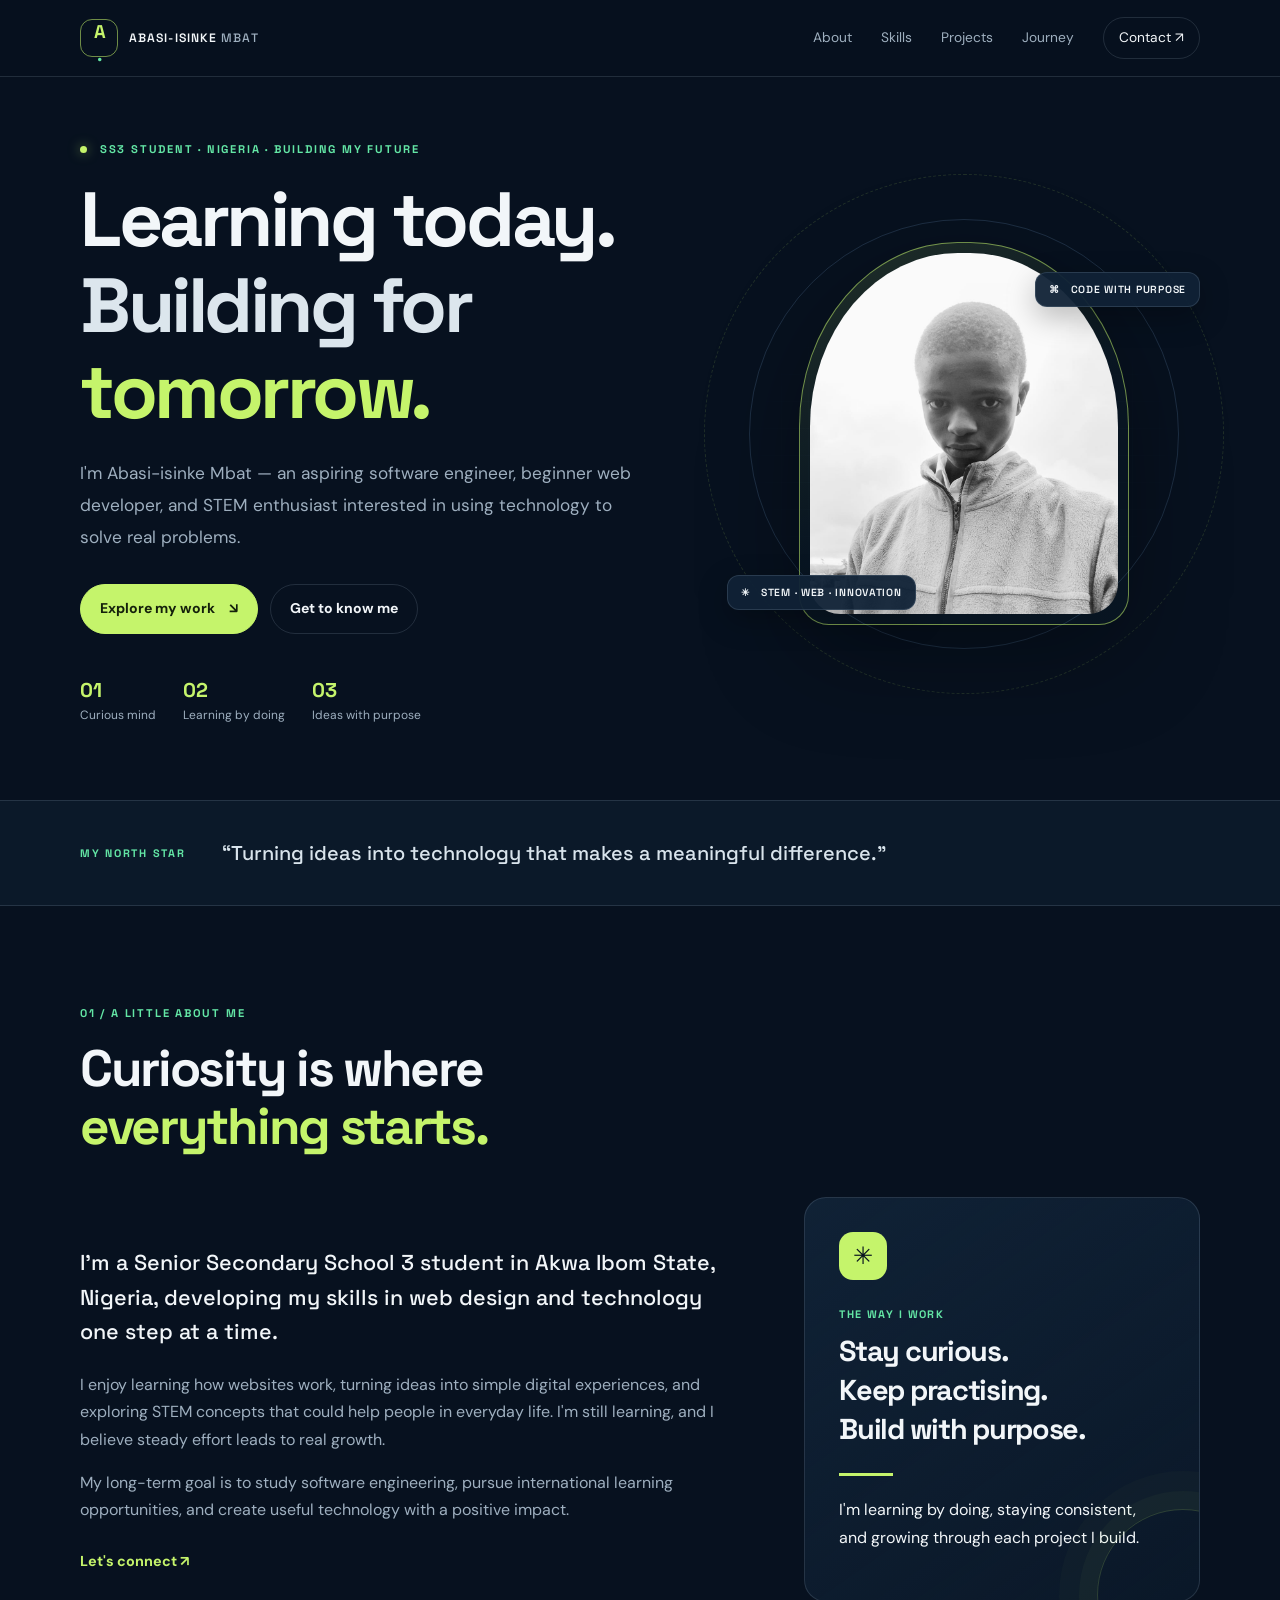
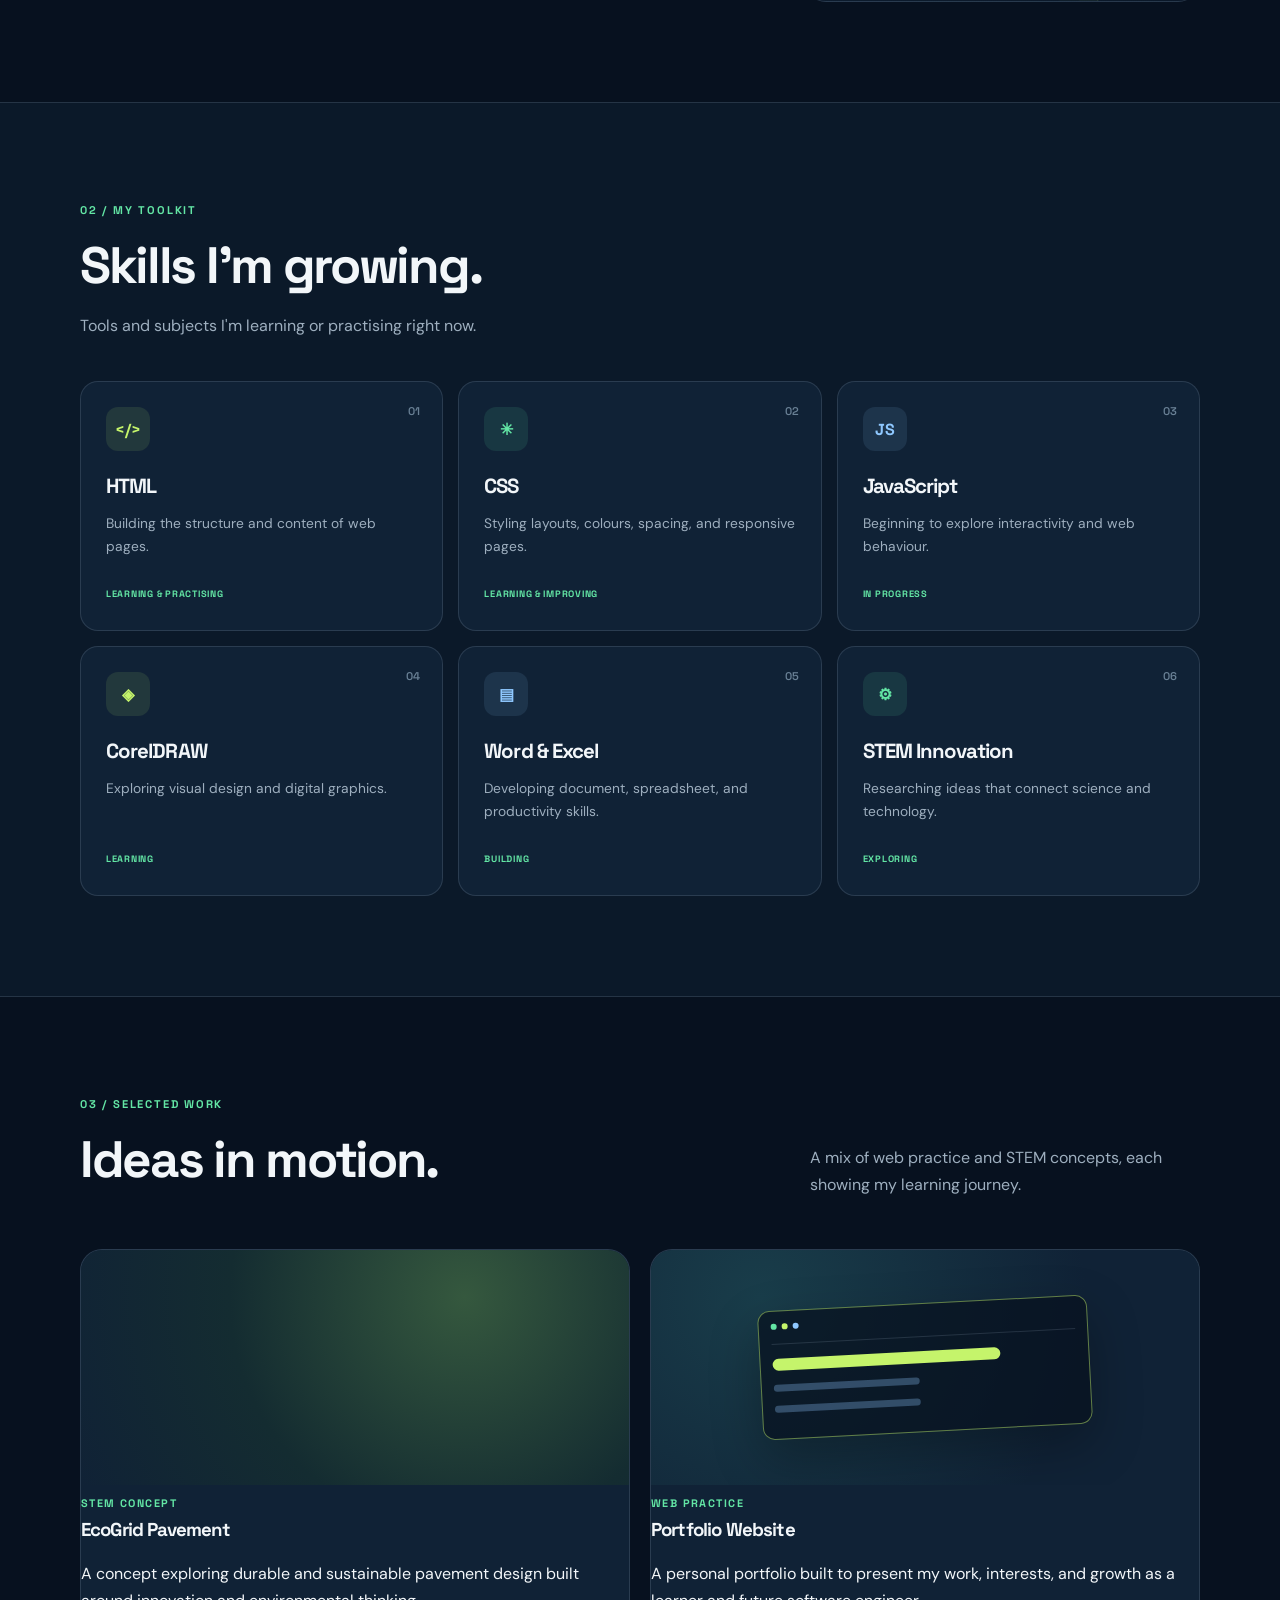
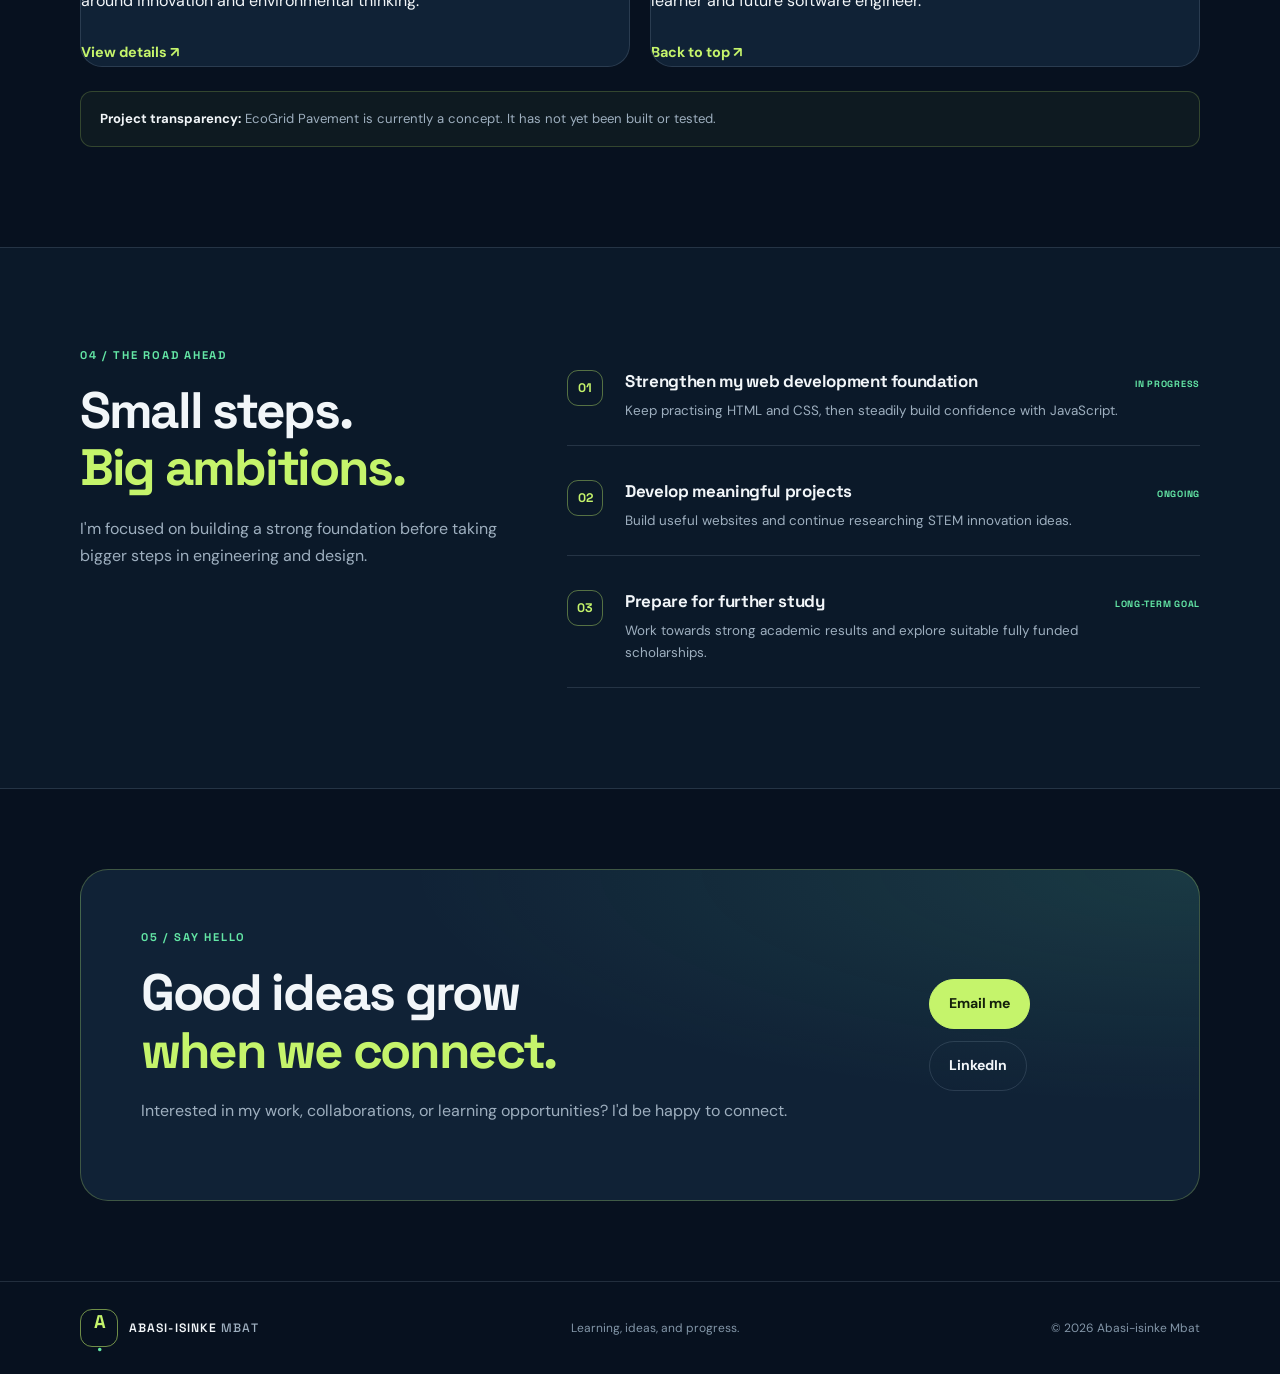
==== commit 6ea40eda: "Fix the stylesheet path case mismatch causing the CSS file not to load on the portfolio homepage." ====
--- a/index.html
+++ b/index.html
@@ -8,7 +8,7 @@
   <title>Abasi-isinke Mbat | Portfolio</title>
   <link rel="preconnect" href="https://fonts.googleapis.com">
   <link href="https://fonts.googleapis.com/css2?family=DM+Sans:wght@400;500;600;700&family=Space+Grotesk:wght@400;500;600;700&display=swap" rel="stylesheet">
-  <link rel="stylesheet" href="Style.css">
+  <link rel="stylesheet" href="style.css">
 </head>
 <body>
 <header class="site-header">
@@ -31,7 +31,7 @@
     <div class="hero-visual">
       <div class="orbit orbit-one"></div><div class="orbit orbit-two"></div>
       <div class="visual-tag tag-top">⌘ &nbsp; CODE WITH PURPOSE</div>
-      <div class="profile-frame"><img src="profile.jpg" alt="Portrait of Abasi-isinke Mbat" class="profile-image" onerror="this.style.display='none';this.parentElement.classList.add('no-photo')"><div class="photo-fallback" aria-hidden="true">AM</div></div>
+      <div class="profile-frame"><img src="profile.jpg" alt="Portrait of Abasi-isinke Mbat" class="profile-image" onerror="this.style.display='none';this.parentElement.classList.add('no-photo')"></div>
       <div class="visual-tag tag-bottom">✳ &nbsp; STEM · WEB · INNOVATION</div><div class="visual-grid"></div>
     </div>
   </section>
@@ -41,43 +41,43 @@
     <div class="about-grid">
       <div class="about-copy">
         <p class="large-copy">I'm a Senior Secondary School 3 student in Akwa Ibom State, Nigeria, developing my skills in web design and technology one step at a time.</p>
-        <p>I enjoy learning how websites work, turning ideas into simple digital experiences, and exploring STEM concepts that could help people in everyday life. I'm still learning, and I believe in being honest about what I've built, what I'm practising, and what I want to improve.</p>
+        <p>I enjoy learning how websites work, turning ideas into simple digital experiences, and exploring STEM concepts that could help people in everyday life. I'm still learning, and I believe steady effort leads to real growth.</p>
         <p>My long-term goal is to study software engineering, pursue international learning opportunities, and create useful technology with a positive impact.</p>
         <a class="text-link" href="#contact">Let's connect ↗</a>
       </div>
-      <aside class="principle-card"><div class="principle-icon">✳</div><p class="card-kicker">THE WAY I WORK</p><h3>Stay curious.<br>Keep practising.<br>Build with purpose.</h3><div class="rule"></div><p class="muted">A student portfolio showing my learning journey, experiments, and ideas in progress.</p></aside>
+      <aside class="principle-card"><div class="principle-icon">✳</div><p class="card-kicker">THE WAY I WORK</p><h3>Stay curious.<br>Keep practising.<br>Build with purpose.</h3><div class="rule"></div><p>I'm learning by doing, staying consistent, and growing through each project I build.</p></aside>
     </div>
   </section>
   <section class="dark-section" id="skills"><div class="shell section">
     <div class="section-heading"><p class="eyebrow">02 / MY TOOLKIT</p><h2>Skills I'm growing.</h2><p class="muted heading-note">Tools and subjects I'm learning or practising right now.</p></div>
     <div class="skill-grid">
       <article class="skill-card"><span class="number">01</span><div class="skill-symbol">&lt;/&gt;</div><h3>HTML</h3><p>Building the structure and content of web pages.</p><small>LEARNING & PRACTISING</small></article>
-      <article class="skill-card"><span class="number">02</span><div class="skill-symbol green">✳</div><h3>CSS</h3><p>Styling layouts, colours, spacing, and responsive pages.</p><small>LEARNING & PRACTISING</small></article>
+      <article class="skill-card"><span class="number">02</span><div class="skill-symbol green">✳</div><h3>CSS</h3><p>Styling layouts, colours, spacing, and responsive pages.</p><small>LEARNING & IMPROVING</small></article>
       <article class="skill-card"><span class="number">03</span><div class="skill-symbol blue">JS</div><h3>JavaScript</h3><p>Beginning to explore interactivity and web behaviour.</p><small>IN PROGRESS</small></article>
       <article class="skill-card"><span class="number">04</span><div class="skill-symbol">◈</div><h3>CorelDRAW</h3><p>Exploring visual design and digital graphics.</p><small>LEARNING</small></article>
-      <article class="skill-card"><span class="number">05</span><div class="skill-symbol blue">▤</div><h3>Word & Excel</h3><p>Developing document, spreadsheet, and productivity skills.</p><small>PRACTISING</small></article>
-      <article class="skill-card"><span class="number">06</span><div class="skill-symbol green">⚙</div><h3>STEM Innovation</h3><p>Researching ideas that connect science and technology.</p><small>EXPLORING IDEAS</small></article>
+      <article class="skill-card"><span class="number">05</span><div class="skill-symbol blue">▤</div><h3>Word & Excel</h3><p>Developing document, spreadsheet, and productivity skills.</p><small>BUILDING</small></article>
+      <article class="skill-card"><span class="number">06</span><div class="skill-symbol green">⚙</div><h3>STEM Innovation</h3><p>Researching ideas that connect science and technology.</p><small>EXPLORING</small></article>
     </div>
   </div></section>
   <section class="shell section" id="projects">
-    <div class="section-heading heading-row"><div><p class="eyebrow">03 / SELECTED WORK</p><h2>Ideas in motion.</h2></div><p class="muted heading-note">A mix of web practice and STEM concepts, each part of my learning journey.</p></div>
+    <div class="section-heading heading-row"><div><p class="eyebrow">03 / SELECTED WORK</p><h2>Ideas in motion.</h2></div><p class="muted heading-note">A mix of web practice and STEM concepts, each showing my learning journey.</p></div>
     <div class="project-grid">
-      <article class="project-card"><div class="project-image eco-image"><img src="prototype.jpg" alt="EcoGrid Pavement concept visual" loading="lazy" onerror="this.style.display='none'"></div><div class="project-body"><div class="project-meta"><span>STEM CONCEPT</span><small>PROJECT 01</small></div><h3>EcoGrid Pavement</h3><p>A proposed modular walkway exploring how footsteps might be converted into electricity for low-power school uses.</p><div class="tags"><span>Renewable Energy</span><span>Concept Design</span><span>School Innovation</span></div><a class="text-link" href="Project.html">Explore the concept ↗</a></div></article>
-      <article class="project-card"><div class="project-image web-image"><div class="browser-art"><div class="browser-dots"><i></i><i></i><i></i></div><div class="browser-line wide"></div><div class="browser-line"></div><div class="browser-blocks"><i></i><i></i><i></i></div></div></div><div class="project-body"><div class="project-meta"><span>WEB DEVELOPMENT</span><small>PROJECT 02</small></div><h3>Portfolio Website</h3><p>This personal website is a hands-on project for practising HTML, CSS, responsive layouts, and presenting my work online.</p><div class="tags"><span>HTML</span><span>CSS</span><span>GitHub Pages</span></div><a class="text-link" href="#home">You're viewing it ↗</a></div></article>
+      <article class="project-card"><div class="project-image eco-image"><img src="prototype.jpg" alt="EcoGrid Pavement concept visual" loading="lazy" onerror="this.style.display='none'"></div><div class="project-copy"><p class="card-kicker">STEM CONCEPT</p><h3>EcoGrid Pavement</h3><p>A concept exploring durable and sustainable pavement design built around innovation and environmental thinking.</p><a href="Project.html" class="text-link">View details ↗</a></div></article>
+      <article class="project-card"><div class="project-image web-image"><div class="browser-art"><div class="browser-dots"><i></i><i></i><i></i></div><div class="browser-line wide"></div><div class="browser-line mid"></div><div class="browser-line short"></div></div></div><div class="project-copy"><p class="card-kicker">WEB PRACTICE</p><h3>Portfolio Website</h3><p>A personal portfolio built to present my work, interests, and growth as a learner and future software engineer.</p><a href="#home" class="text-link">Back to top ↗</a></div></article>
     </div>
     <p class="honesty-note"><strong>Project transparency:</strong> EcoGrid Pavement is currently a concept. It has not yet been built or tested.</p>
   </section>
   <section class="dark-section" id="journey"><div class="shell section journey-grid">
-    <div class="section-heading"><p class="eyebrow">04 / THE ROAD AHEAD</p><h2>Small steps.<br><em>Big ambitions.</em></h2><p class="muted">I'm focused on building a strong foundation before taking on bigger challenges.</p></div>
+    <div class="section-heading"><p class="eyebrow">04 / THE ROAD AHEAD</p><h2>Small steps.<br><em>Big ambitions.</em></h2><p class="muted">I'm focused on building a strong foundation before taking bigger steps in engineering and design.</p></div>
     <div class="journey-list">
       <article><span>01</span><div><h3>Strengthen my web development foundation</h3><p>Keep practising HTML and CSS, then steadily build confidence with JavaScript.</p></div><small>IN PROGRESS</small></article>
       <article><span>02</span><div><h3>Develop meaningful projects</h3><p>Build useful websites and continue researching STEM innovation ideas.</p></div><small>ONGOING</small></article>
       <article><span>03</span><div><h3>Prepare for further study</h3><p>Work towards strong academic results and explore suitable fully funded scholarships.</p></div><small>LONG-TERM GOAL</small></article>
     </div>
   </div></section>
-  <section class="shell contact-section" id="contact"><div class="contact-card"><div><p class="eyebrow">05 / SAY HELLO</p><h2>Good ideas grow<br><em>when we connect.</em></h2><p class="muted">Interested in student innovation, web development, or learning opportunities? I'd be glad to connect.</p></div><div class="contact-actions"><a class="button primary" href="mailto:ahbasmbat@gmail.com">Email me ↗</a><a class="button quiet" href="Project.html">View EcoGrid project page</a><p>ahbasmbat@gmail.com</p></div></div></section>
+  <section class="shell contact-section" id="contact"><div class="contact-card"><div><p class="eyebrow">05 / SAY HELLO</p><h2>Good ideas grow<br><em>when we connect.</em></h2><p class="muted">Interested in my work, collaborations, or learning opportunities? I'd be happy to connect.</p></div><div class="contact-actions"><a class="button primary" href="mailto:abasiisinkembat@gmail.com">Email me</a><a class="button quiet" href="https://www.linkedin.com" target="_blank" rel="noreferrer">LinkedIn</a></div></div></section>
 </main>
-<footer><div class="shell footer-inner"><a class="brand" href="#home"><span class="brand-mark">A<span>.</span></span><span>ABASI-ISINKE <b>MBAT</b></span></a><p>Learning, ideas, and progress.</p><small>© <span id="year">2026</span> Abasi-isinke Mbat</small></div></footer>
+<footer><div class="shell footer-inner"><a class="brand" href="#home"><span class="brand-mark">A<span>.</span></span><span>ABASI-ISINKE <b>MBAT</b></span></a><p>Learning, ideas, and progress.</p><p>© <span id="year"></span> Abasi-isinke Mbat</p></div></footer>
 <script>document.getElementById('year').textContent = new Date().getFullYear();</script>
 </body>
 </html>
--- a/style.css
+++ b/style.css
@@ -0,0 +1,13 @@
+/* Abasi-isinke Mbat portfolio | Dark navy + green + lime */
+:root{--bg:#07111f;--soft:#0b1929;--panel:#102236;--text:#f2f6f9;--muted:#9eafbf;--line:rgba(200,220,236,.14);--lime:#c5f46b;--green:#63e6a5;--blue:#8fc8ff;--body:"DM Sans",Arial,sans-serif;--display:"Space Grotesk",Arial,sans-serif;--max:1120px}
+*{box-sizing:border-box}html{scroll-behavior:smooth;scroll-padding-top:90px}body{margin:0;background:var(--bg);color:var(--text);font-family:var(--body);line-height:1.7;-webkit-font-smoothing:antialiased}a{color:inherit}img{display:block;max-width:100%}::selection{background:var(--lime);color:var(--bg)}.shell{width:min(var(--max),calc(100% - 48px));margin-inline:auto}
+.site-header{position:sticky;top:0;z-index:20;background:rgba(7,17,31,.9);border-bottom:1px solid var(--line);backdrop-filter:blur(16px)}.nav-wrap{min-height:76px;width:min(var(--max),calc(100% - 48px));margin:auto;display:flex;justify-content:space-between;align-items:center;gap:24px}.brand{display:inline-flex;align-items:center;gap:11px;text-decoration:none;font:600 .76rem var(--display);letter-spacing:.09em;white-space:nowrap}.brand b{color:var(--muted);font-weight:500}.brand-mark{display:grid;place-items:center;width:38px;height:38px;border:1px solid rgba(197,244,107,.55);border-radius:12px;color:var(--lime);font:700 1.15rem var(--display);letter-spacing:-.08em}.brand-mark span{color:var(--green)}nav{display:flex;align-items:center;gap:clamp(14px,2.3vw,29px)}nav a{color:var(--muted);font-size:.86rem;text-decoration:none;transition:color .2s}nav a:hover{color:var(--lime)}nav .nav-cta{color:var(--text);border:1px solid var(--line);border-radius:999px;padding:8px 15px}
+.hero{min-height:650px;display:grid;grid-template-columns:1.12fr .88fr;align-items:center;gap:45px;padding-top:65px;padding-bottom:75px}.eyebrow{color:var(--green);font:700 .7rem var(--display);letter-spacing:.16em;margin:0 0 20px}.status-dot{display:inline-block;width:7px;height:7px;background:var(--lime);border-radius:50%;margin-right:8px;box-shadow:0 0 12px #c5f46b88}h1,h2,h3{font-family:var(--display);line-height:1.12;letter-spacing:-.045em;margin-top:0}h1{font-size:clamp(3.2rem,6vw,5.5rem);margin-bottom:24px}h1>span{color:#dce6ed}h1 em,h2 em{font-style:normal;color:var(--lime)}.hero-description{max-width:570px;color:var(--muted);font-size:1.08rem;line-height:1.85}.actions{display:flex;flex-wrap:wrap;gap:12px;margin:30px 0 43px}.button{display:inline-flex;justify-content:center;align-items:center;gap:14px;min-height:48px;padding:12px 19px;border-radius:999px;text-decoration:none;font-size:.88rem;font-weight:700;transition:transform .2s,background .2s,border-color .2s}.button:hover{transform:translateY(-3px)}.primary{background:var(--lime);color:#14200b;border:1px solid var(--lime)}.primary:hover{background:#d5ff8a}.quiet{color:var(--text);border:1px solid var(--line)}.quiet:hover{border-color:var(--lime)}.hero-stats{display:flex;flex-wrap:wrap;gap:27px}.hero-stats div{display:flex;flex-direction:column;gap:2px}.hero-stats strong{font:700 1.25rem var(--display);color:var(--lime)}.hero-stats span{font-size:.75rem;color:var(--muted)}
+.hero-visual{min-height:420px;display:grid;place-items:center;position:relative;isolation:isolate}.profile-frame{position:relative;width:min(330px,75vw);aspect-ratio:.86;padding:10px;border:1px solid #c5f46b88;border-radius:48% 48% 30px 30px;background:linear-gradient(150deg,#c5f46b22,#63e6a505 55%);box-shadow:0 30px 100px #0005;overflow:hidden;z-index:2}.profile-image{width:100%;height:100%;object-fit:cover;object-position:center top;border-radius:inherit;filter:saturate(.82)}.photo-fallback{display:none;position:absolute;inset:10px;place-items:center;border-radius:inherit;background:radial-gradient(circle at 40% 25%,#254761,#0b1929 70%);color:var(--lime);font:700 5rem var(--display)}.no-photo .photo-fallback{display:grid}.orbit{position:absolute;border:1px solid #8fc8ff29;border-radius:50%;z-index:-1}.orbit-one{width:430px;height:430px}.orbit-two{width:520px;height:520px;border-style:dashed;border-color:#c5f46b22}.visual-tag{position:absolute;z-index:3;padding:10px 13px;background:#102236f2;border:1px solid var(--line);border-radius:12px;color:var(--text);font:600 .65rem var(--display);letter-spacing:.07em;box-shadow:0 10px 30px #0004}.tag-top{top:48px;right:0}.tag-bottom{bottom:34px;left:0}.visual-grid{position:absolute;inset:10% 0 0;z-index:-2;opacity:.2;background-image:linear-gradient(#8fc8ff33 1px,transparent 1px),linear-gradient(90deg,#8fc8ff33 1px,transparent 1px);background-size:27px 27px;mask-image:radial-gradient(ellipse,#000,transparent 70%)}
+.strip{background:var(--soft);border-block:1px solid var(--line)}.strip-inner{min-height:104px;display:flex;align-items:center;gap:36px}.strip-inner span{color:var(--green);font:700 .68rem var(--display);letter-spacing:.16em;white-space:nowrap}.strip-inner p{margin:0;color:#d9e4ec;font:500 clamp(1rem,2vw,1.25rem) var(--display)}.section{padding-top:100px;padding-bottom:100px}.section-heading{margin-bottom:42px}.section-heading h2,.contact-card h2{font-size:clamp(2.3rem,4vw,3.6rem);margin-bottom:18px}.about-grid{display:grid;grid-template-columns:1.25fr .75fr;gap:65px;align-items:center}.about-copy p,.muted{color:var(--muted)}.about-copy .large-copy{font:500 1.35rem/1.6 var(--display);color:var(--text)}.text-link{display:inline-flex;align-items:center;gap:12px;color:var(--lime);font-size:.9rem;font-weight:700;text-decoration:none;margin-top:10px}.principle-card{padding:34px;border:1px solid var(--line);border-radius:22px;background:linear-gradient(145deg,var(--panel),#1022366b);overflow:hidden;position:relative}.principle-card:after{content:"";position:absolute;width:170px;height:170px;border:1px solid #c5f46b2e;border-radius:50%;right:-70px;bottom:-80px;box-shadow:0 0 0 18px #c5f46b08,0 0 0 38px #c5f46b05}.principle-icon{display:grid;place-items:center;width:48px;height:48px;color:var(--bg);background:var(--lime);border-radius:14px;font-size:1.5rem;margin-bottom:27px}.card-kicker{color:var(--green);font:700 .68rem var(--display);letter-spacing:.13em}.principle-card h3{font-size:1.8rem;line-height:1.35;margin-bottom:25px}.rule{width:54px;height:3px;background:var(--lime);margin-bottom:20px}.principle-card .muted{font-size:.9rem;margin-bottom:0}
+.dark-section{background:var(--soft);border-block:1px solid var(--line)}.heading-note{max-width:520px;color:var(--muted);margin-bottom:0}.skill-grid{display:grid;grid-template-columns:repeat(3,1fr);gap:15px}.skill-card{position:relative;min-height:250px;padding:25px;background:var(--panel);border:1px solid var(--line);border-radius:18px;transition:transform .2s,border-color .2s}.skill-card:hover,.project-card:hover{transform:translateY(-5px);border-color:#c5f46b77}.number{position:absolute;top:22px;right:22px;color:#698095;font:600 .7rem var(--display)}.skill-symbol{display:grid;place-items:center;width:44px;height:44px;border-radius:12px;background:#c5f46b1a;color:var(--lime);font:700 1rem var(--display);margin-bottom:24px}.skill-symbol.green{color:var(--green);background:#63e6a51a}.skill-symbol.blue{color:var(--blue);background:#8fc8ff1a}.skill-card h3{font-size:1.28rem;margin-bottom:10px}.skill-card p{min-height:48px;color:var(--muted);font-size:.86rem;margin-bottom:18px}.skill-card small{color:var(--green);font:700 .58rem var(--display);letter-spacing:.08em}.heading-row{display:flex;justify-content:space-between;align-items:end;gap:30px}.heading-row .heading-note{max-width:390px;padding-bottom:8px}.project-grid{display:grid;grid-template-columns:1fr 1fr;gap:20px}.project-card{border:1px solid var(--line);border-radius:22px;background:var(--panel);overflow:hidden;transition:transform .2s,border-color .2s}.project-image{height:235px;display:grid;place-items:center;overflow:hidden}.eco-image{background:radial-gradient(circle at 70% 20%,#35583e,#142c31 55%,#102236)}.eco-image img{width:100%;height:100%;object-fit:cover;opacity:.86}.web-image{background:radial-gradient(circle at 20% 20%,#193d4a,#102236 68%);padding:30px}.browser-art{width:min(330px,100%);padding:12px;border:1px solid #c5f46b77;border-radius:12px;background:#07111fba;transform:rotate(-3deg);box-shadow:0 20px 50px #0004}.browser-dots{display:flex;gap:5px;padding-bottom:14px;border-bottom:1px solid var(--line)}.browser-dots i{width:6px;height:6px;border-radius:50%;background:var(--green)}.browser-dots i:nth-child(2){background:var(--lime)}.browser-dots i:nth-child(3){background:var(--blue)}.browser-line{height:7px;width:48%;border-radius:6px;background:#8fc8ff4d;margin:14px 0}.browser-line.wide{width:75%;height:12px;background:var(--lime)}.browser-blocks{display:grid;grid-template-columns:repeat(3,1fr);gap:8px;margin-top:18px}.browser-blocks i{height:65px;border-radius:6px;background:#63e6a526;border:1px solid #63e6a540}.browser-blocks i:nth-child(2){background:#8fc8ff1f}.project-body{padding:27px}.project-meta{display:flex;justify-content:space-between;gap:12px;margin-bottom:16px}.project-meta span{color:var(--green);font:700 .63rem var(--display);letter-spacing:.11em}.project-meta small{color:#72899c;font:600 .62rem var(--display);letter-spacing:.1em}.project-body h3{font-size:1.75rem;margin-bottom:13px}.project-body>p{color:var(--muted);font-size:.9rem}.tags{display:flex;flex-wrap:wrap;gap:7px;margin:20px 0 13px}.tags span{padding:5px 9px;border-radius:999px;background:#8fc8ff12;border:1px solid var(--line);color:#b5c5d3;font-size:.68rem}.honesty-note{margin:24px 0 0;padding:16px 19px;border:1px solid #c5f46b33;border-radius:12px;color:var(--muted);background:#c5f46b0a;font-size:.82rem}.honesty-note strong{color:var(--text)}
+.journey-grid{display:grid;grid-template-columns:.8fr 1.2fr;gap:65px}.journey-list{display:grid;gap:12px}.journey-list article{display:grid;grid-template-columns:42px 1fr auto;align-items:start;gap:16px;padding:22px 0;border-bottom:1px solid var(--line)}.journey-list article>span{display:grid;place-items:center;width:36px;height:36px;border:1px solid #c5f46b66;border-radius:11px;color:var(--lime);font:700 .78rem var(--display)}.journey-list h3{font-size:1.06rem;letter-spacing:-.02em;margin:2px 0 9px}.journey-list p{color:var(--muted);font-size:.84rem;margin:0}.journey-list small{color:var(--green);font:700 .57rem var(--display);letter-spacing:.08em;white-space:nowrap;padding-top:8px}.contact-section{padding-top:80px;padding-bottom:80px}.contact-card{display:flex;justify-content:space-between;align-items:center;gap:40px;padding:clamp(28px,5vw,60px);border:1px solid #c5f46b40;border-radius:28px;background:radial-gradient(ellipse at 100% 0%,#63e6a51f,transparent 50%),var(--panel)}.contact-copy{color:var(--muted);max-width:470px;margin-bottom:0}.contact-actions{display:flex;flex-direction:column;align-items:flex-start;gap:12px;min-width:210px}.contact-actions p{color:var(--muted);font-size:.8rem;margin:4px 0 0}footer{border-top:1px solid var(--line)}.footer-inner{min-height:92px;display:flex;align-items:center;justify-content:space-between;gap:20px}.footer-inner p,.footer-inner small{color:#8396a8;font-size:.75rem;margin:0}
+@media(max-width:900px){.hero{grid-template-columns:1fr .8fr;gap:20px}.hero-visual{min-height:370px}.orbit-one{width:340px;height:340px}.orbit-two{width:410px;height:410px}.about-grid,.journey-grid{gap:35px}.skill-grid{grid-template-columns:repeat(2,1fr)}.journey-list article{grid-template-columns:40px 1fr}.journey-list small{grid-column:2;padding-top:0}}
+@media(max-width:680px){.shell,.nav-wrap{width:min(100% - 32px,var(--max))}.nav-wrap{min-height:auto;padding:13px 0 11px;align-items:flex-start;flex-direction:column;gap:13px}nav{width:100%;overflow-x:auto;gap:19px;padding-bottom:2px;scrollbar-width:none}nav::-webkit-scrollbar{display:none}nav a{font-size:.78rem;white-space:nowrap}nav .nav-cta{padding:5px 11px}.hero{display:flex;flex-direction:column;align-items:stretch;padding-top:50px;padding-bottom:50px;gap:30px}h1{font-size:clamp(3rem,14vw,4.6rem)}.hero-description{font-size:1rem}.hero-visual{min-height:350px}.profile-frame{width:min(265px,70vw)}.orbit-one{width:310px;height:310px}.orbit-two{width:365px;height:365px}.tag-top{top:25px;right:0}.tag-bottom{bottom:18px;left:0}.visual-tag{font-size:.55rem}.strip-inner{min-height:auto;padding:23px 0;display:block}.strip-inner span{display:block;margin-bottom:9px}.strip-inner p{line-height:1.5}.section{padding-top:70px;padding-bottom:70px}.section-heading{margin-bottom:30px}.about-grid,.journey-grid{grid-template-columns:1fr;gap:30px}.principle-card{padding:27px}.skill-grid,.project-grid{grid-template-columns:1fr}.skill-card{min-height:auto}.skill-card p{min-height:0}.heading-row{display:block}.heading-row .heading-note{margin-top:15px}.project-image{height:205px}.journey-grid{gap:10px}.journey-list article{gap:12px}.contact-section{padding:50px 0}.contact-card{display:block;padding:28px 22px}.contact-actions{margin-top:25px}.footer-inner{padding:22px 0;flex-wrap:wrap;justify-content:flex-start}.footer-inner p{order:3;flex-basis:100%}}
+@media(prefers-reduced-motion:reduce){html{scroll-behavior:auto}*,*::before,*::after{transition-duration:.01ms!important}}
+                                                                              
